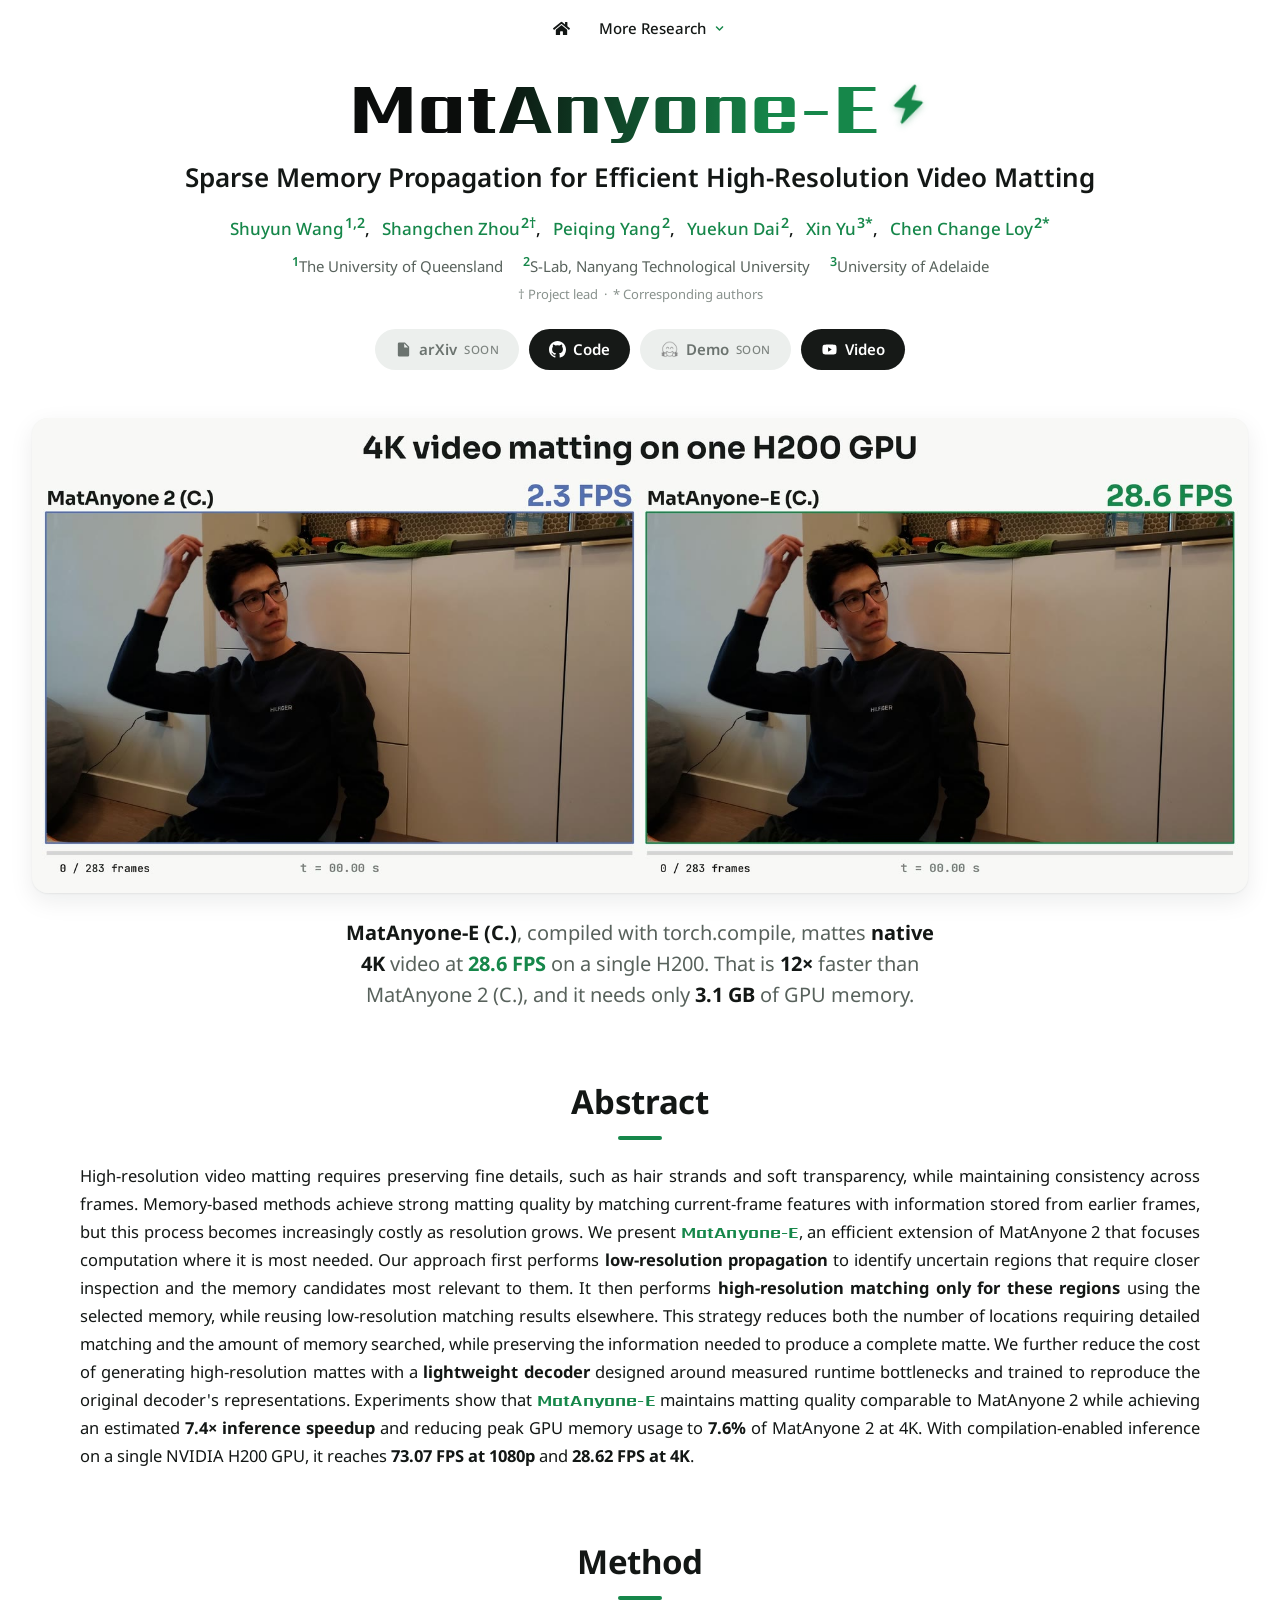
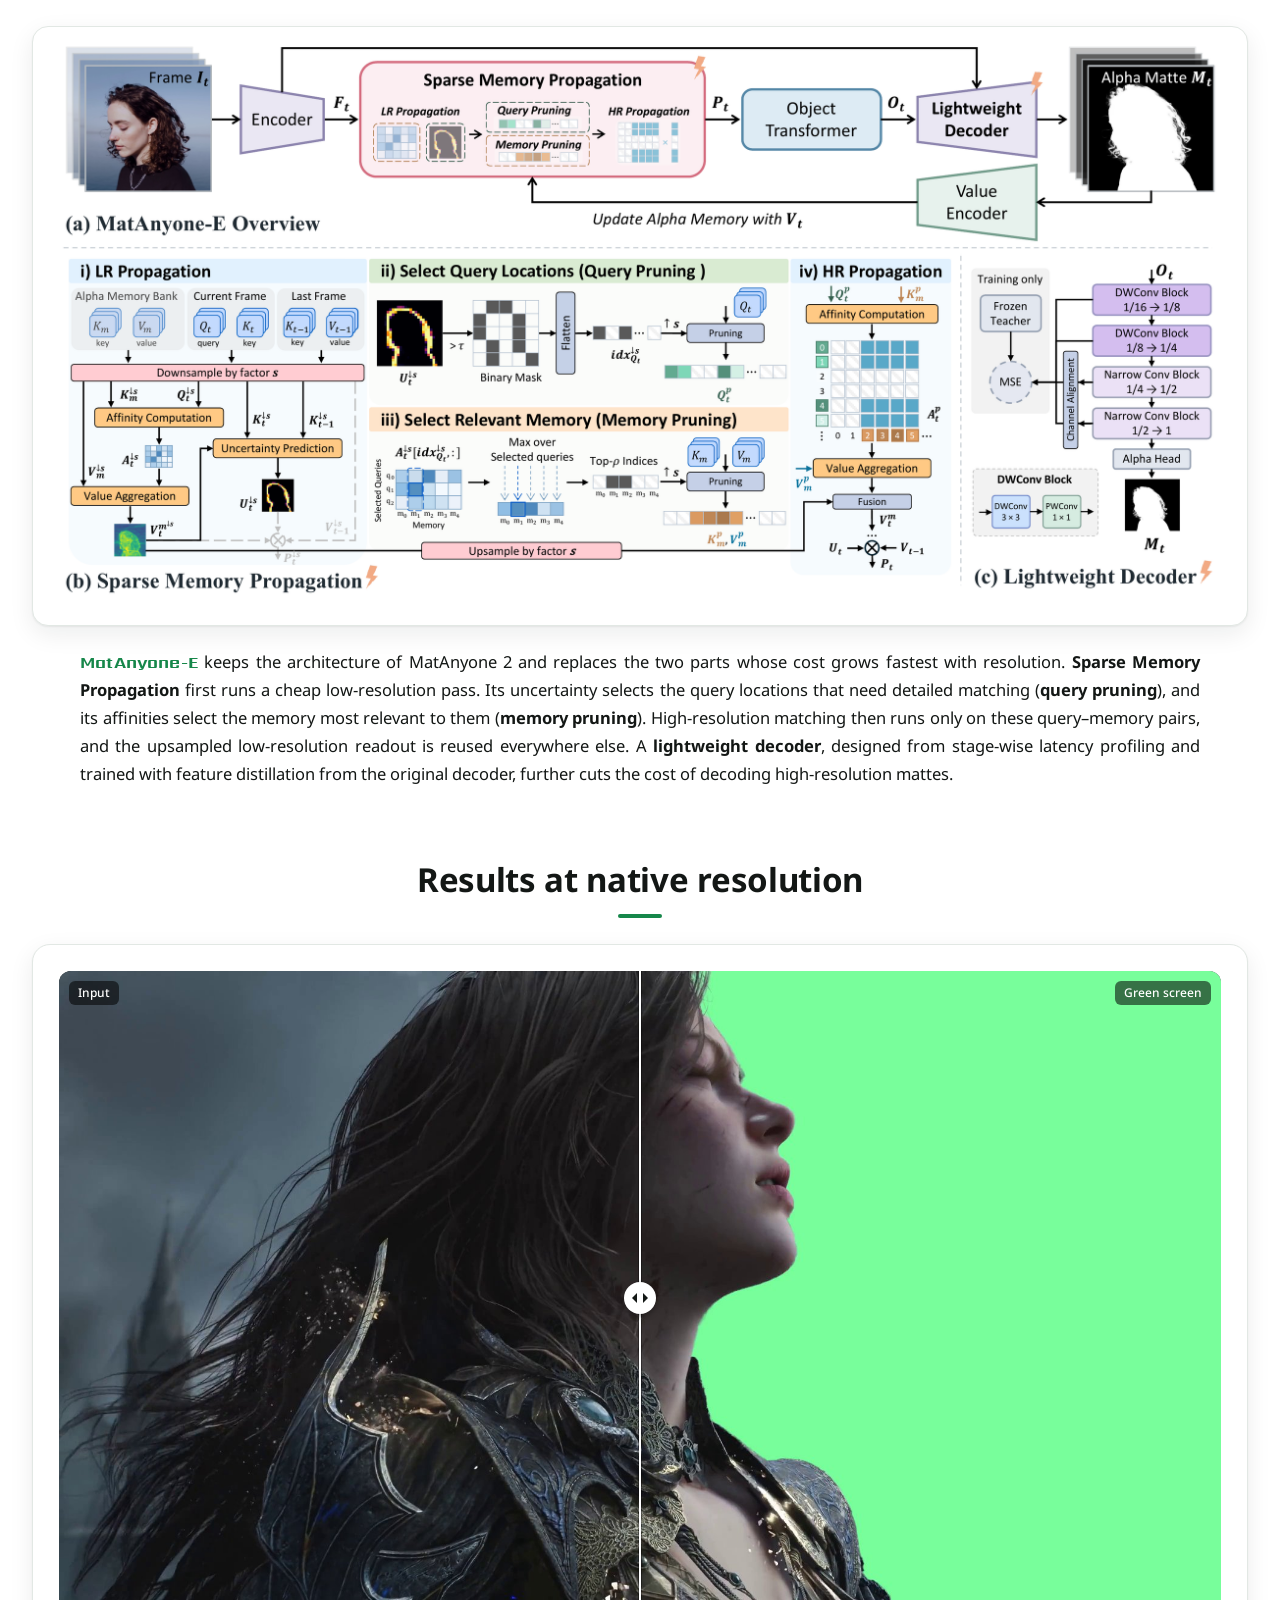
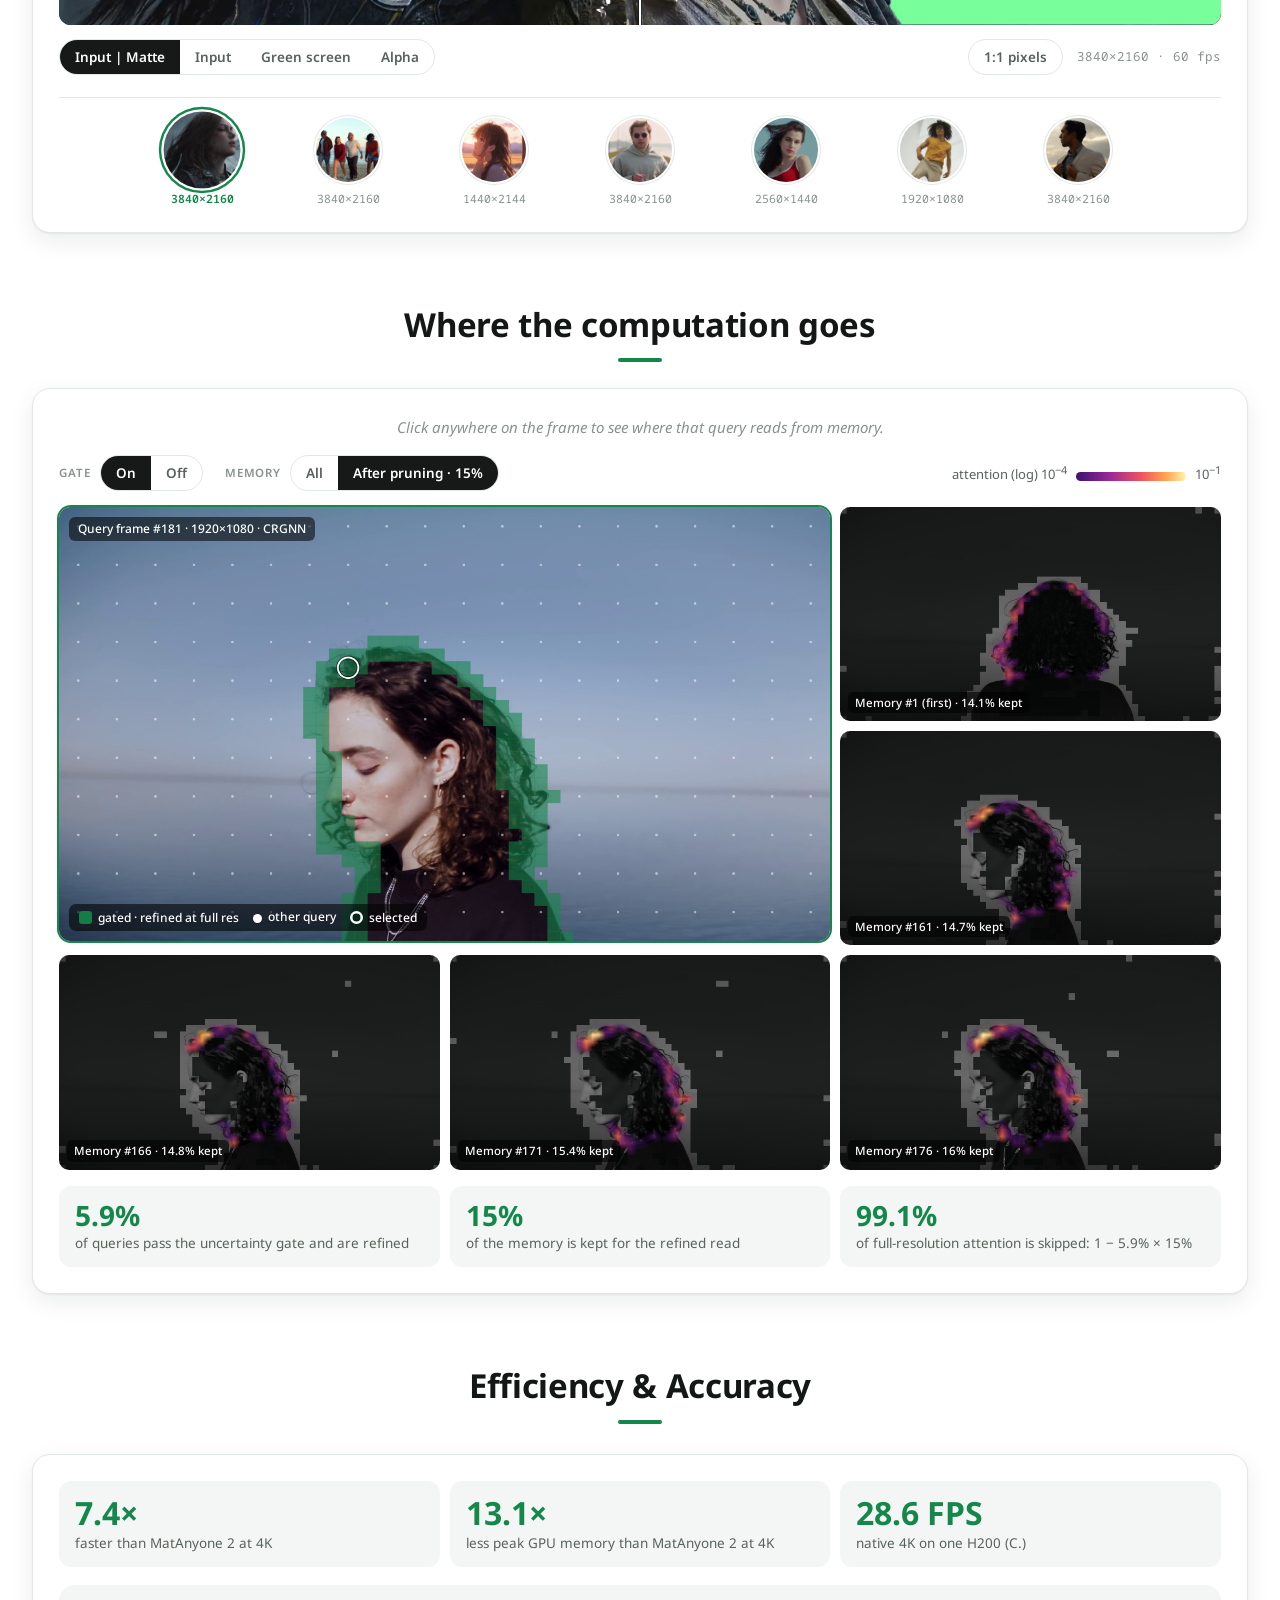
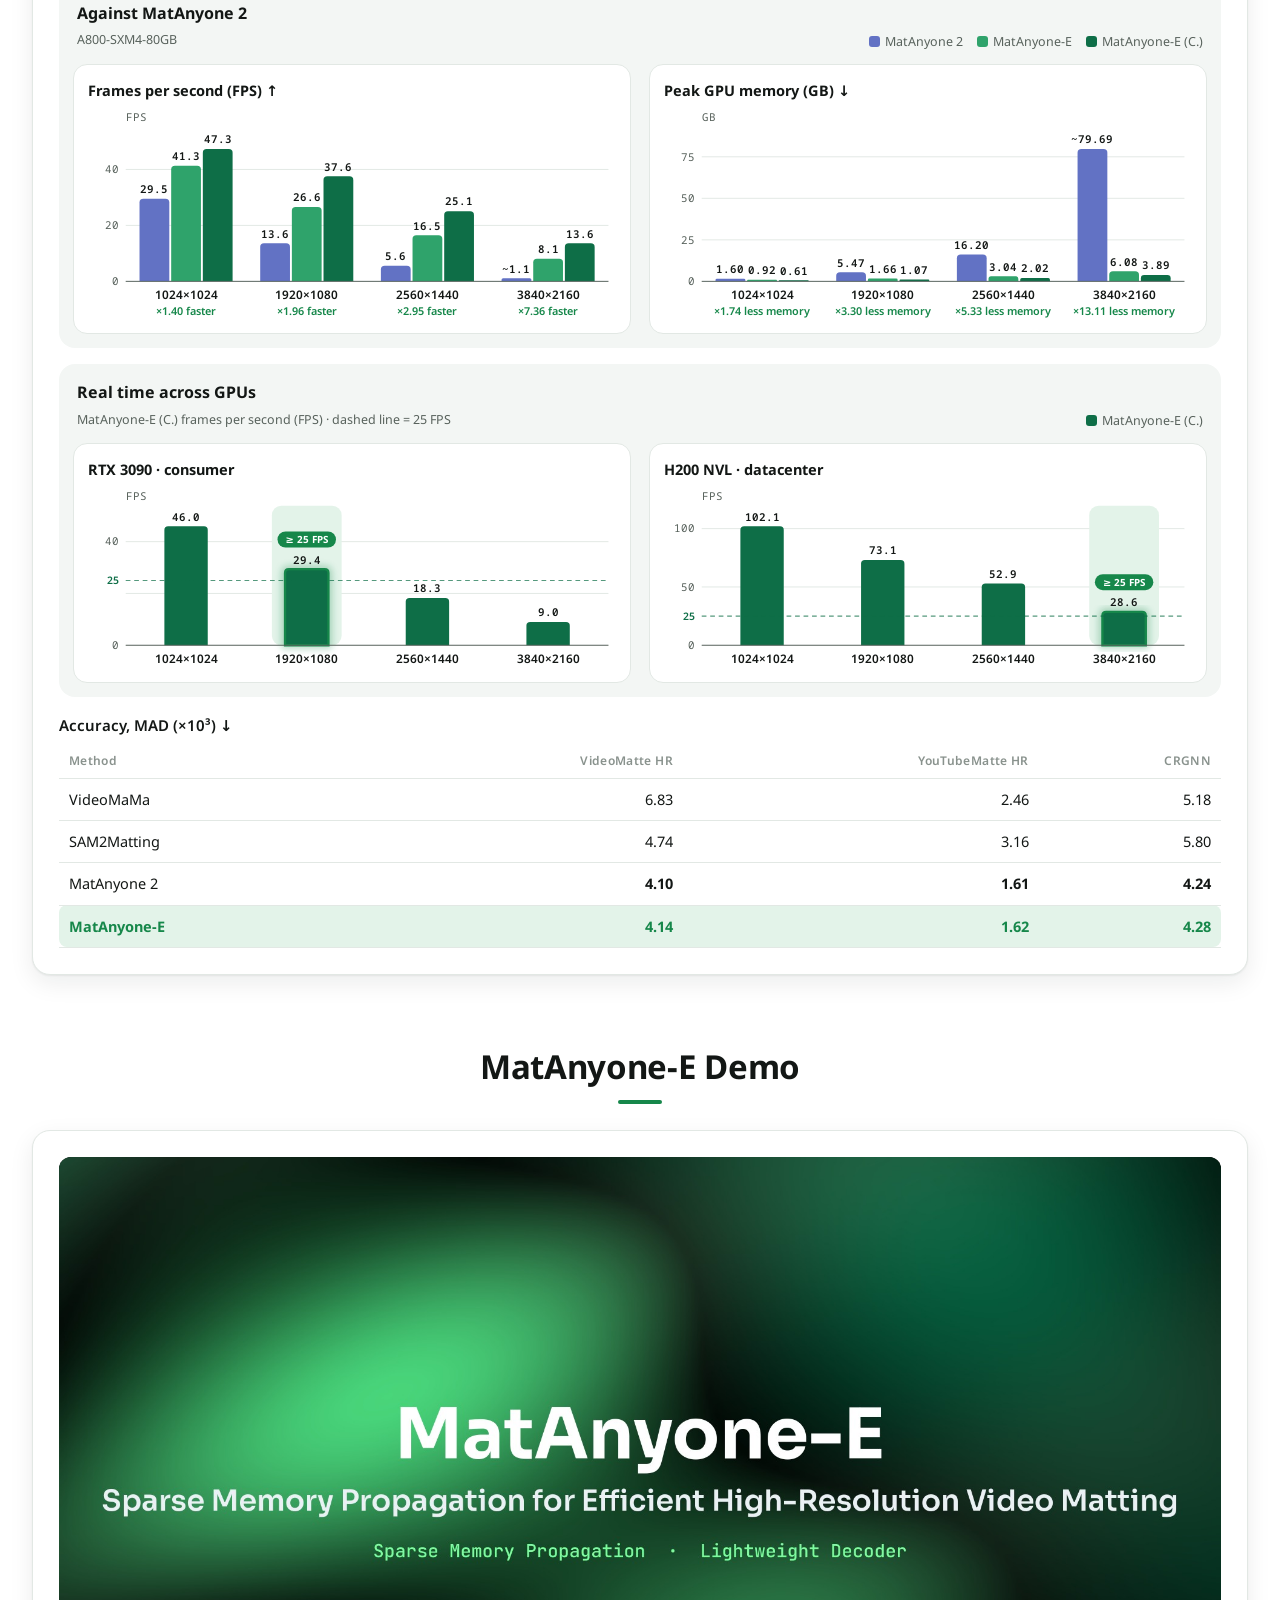
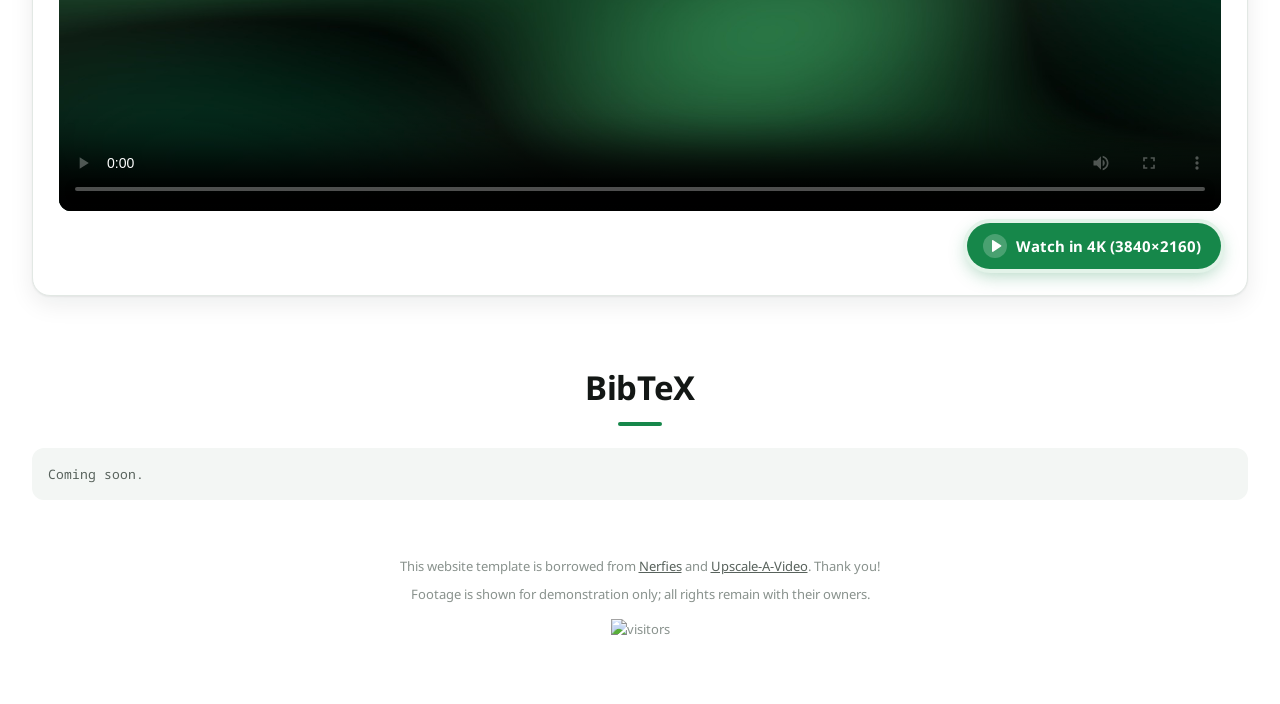
==== projects/MatAnyone-E/index.html @ 49e5ce21 "Add MatAnyone-E project page" ====
<!doctype html>
<html lang="en">
<head>
<meta charset="utf-8">
<meta name="viewport" content="width=device-width,initial-scale=1,viewport-fit=cover">
<meta name="description" content="MatAnyone-E: Sparse Memory Propagation for Efficient High-Resolution Video Matting">
<title>MatAnyone-E</title>
<link rel="preconnect" href="https://fonts.googleapis.com"><link rel="preconnect" href="https://fonts.gstatic.com" crossorigin>
<link rel="stylesheet" href="https://fonts.googleapis.com/css2?family=Sarpanch:wght@700;800&family=Noto+Sans:wght@400;500;600;700&family=Noto+Sans+Mono:wght@400;500&display=swap">
<link rel="stylesheet" href="static/css/index.css">
</head>
<body>
<nav class="topnav" aria-label="Main">
 <a class="navicon" href="#" aria-label="Home"><svg viewBox="0 0 576 512" aria-hidden="true"><path fill="currentColor" d="M280.37 148.26L96 300.11V464a16 16 0 0 0 16 16l112.06-.29a16 16 0 0 0 15.92-16V368a16 16 0 0 1 16-16h64a16 16 0 0 1 16 16v95.64a16 16 0 0 0 16 16.05L464 480a16 16 0 0 0 16-16V300L295.67 148.26a12.19 12.19 0 0 0-15.3 0zM571.6 251.47L488 182.56V44.05a12 12 0 0 0-12-12h-56a12 12 0 0 0-12 12v72.61L318.47 43a48 48 0 0 0-61 0L4.34 251.47a12 12 0 0 0-1.6 16.9l25.5 31A12 12 0 0 0 45.15 301l235.22-193.74a12.19 12.19 0 0 1 15.3 0L530.9 301a12 12 0 0 0 16.9-1.6l25.5-31a12 12 0 0 0-1.7-16.93z"/></svg></a>
 <div class="dd" id="dd"><button type="button" class="ddbtn" aria-expanded="false" aria-haspopup="true">More Research<svg viewBox="0 0 20 20" aria-hidden="true"><path fill="currentColor" d="M5.3 7.3a1 1 0 0 1 1.4 0L10 10.6l3.3-3.3a1 1 0 1 1 1.4 1.4l-4 4a1 1 0 0 1-1.4 0l-4-4a1 1 0 0 1 0-1.4z"/></svg></button>
  <div class="ddmenu" role="menu"><a role="menuitem" href="#" aria-current="page">MatAnyone-E</a><a role="menuitem" href="https://pq-yang.github.io/projects/MatAnyone2/">MatAnyone 2</a><a role="menuitem" href="https://pq-yang.github.io/projects/MatAnyone/">MatAnyone</a></div></div>
</nav>
<header class="wrap">
 <h1><span class="t">MatAnyone-E</span><svg class="bolt" viewBox="0 0 24 24" role="img" aria-label="accelerated"><path d="M13.2 1.8 4.6 13.3c-.4.5 0 1.2.6 1.2h5.3l-1.4 7.4c-.1.7.8 1.1 1.2.5l8.6-11.5c.4-.5 0-1.2-.6-1.2H13l1.4-7.4c.1-.7-.8-1.1-1.2-.5Z"/></svg></h1>
 <p class="subtitle">Sparse Memory Propagation for Efficient High‑Resolution Video Matting</p>
 <p class="authors"><span><span class="au">Shuyun Wang</span><sup>1,2</sup>,</span><span><a href="https://shangchenzhou.com/" class="au" target="_blank" rel="noopener">Shangchen Zhou</a><sup>2†</sup>,</span><span><a href="https://pq-yang.github.io/" class="au" target="_blank" rel="noopener">Peiqing Yang</a><sup>2</sup>,</span><span><a href="https://ykdai.github.io/" class="au" target="_blank" rel="noopener">Yuekun Dai</a><sup>2</sup>,</span><span><a href="https://xinyu-au.github.io/" class="au" target="_blank" rel="noopener">Xin Yu</a><sup>3*</sup>,</span><span><a href="https://www.mmlab-ntu.com/person/ccloy/" class="au" target="_blank" rel="noopener">Chen Change Loy</a><sup>2*</sup></span></p>
 <p class="affil"><a href="https://uq.edu.au"><sup>1</sup>The University of Queensland</a><a href="https://www.ntu.edu.sg"><sup>2</sup>S-Lab, Nanyang Technological University</a><a href="https://www.adelaide.edu.au"><sup>3</sup>University of Adelaide</a></p>
 <p class="marks">† Project lead &nbsp;·&nbsp; * Corresponding authors</p>
 <div class="links"><span><svg viewBox="0 0 24 24" aria-hidden="true"><path fill="currentColor" d="M6 2h8l6 6v12a2 2 0 0 1-2 2H6a2 2 0 0 1-2-2V4a2 2 0 0 1 2-2Zm7 1.5V9h5.5L13 3.5ZM8 13h8v1.6H8V13Zm0 3.5h8v1.6H8v-1.6Z"/></svg>arXiv <small>soon</small></span><a href="https://github.com/Shuyun-Wang/MatAnyone-E" target="_blank" rel="noopener"><svg viewBox="0 0 16 16" aria-hidden="true"><path fill="currentColor" d="M8 0C3.58 0 0 3.58 0 8c0 3.54 2.29 6.53 5.47 7.59.4.07.55-.17.55-.38v-1.33c-2.23.48-2.7-1.07-2.7-1.07-.36-.92-.89-1.17-.89-1.17-.73-.5.06-.49.06-.49.8.06 1.23.83 1.23.83.72 1.22 1.88.87 2.34.66.07-.52.28-.87.51-1.07-1.78-.2-3.65-.89-3.65-3.95 0-.87.31-1.59.83-2.15-.08-.2-.36-1.02.08-2.12 0 0 .67-.21 2.2.82a7.6 7.6 0 0 1 4 0c1.53-1.04 2.2-.82 2.2-.82.44 1.1.16 1.92.08 2.12.51.56.82 1.27.82 2.15 0 3.07-1.87 3.75-3.65 3.95.29.25.54.73.54 1.48v2.2c0 .21.15.46.55.38A8 8 0 0 0 16 8c0-4.42-3.58-8-8-8Z"/></svg>Code</a><span><img class="hf" src="[data-uri]" alt="">Demo <small>soon</small></span><a href="#demo"><svg viewBox="0 0 24 24" aria-hidden="true"><path fill="currentColor" d="M21.6 7.2a2.7 2.7 0 0 0-1.9-1.9C18 4.8 12 4.8 12 4.8s-6 0-7.7.5A2.7 2.7 0 0 0 2.4 7.2 28 28 0 0 0 2 12a28 28 0 0 0 .4 4.8 2.7 2.7 0 0 0 1.9 1.9c1.7.5 7.7.5 7.7.5s6 0 7.7-.5a2.7 2.7 0 0 0 1.9-1.9A28 28 0 0 0 22 12a28 28 0 0 0-.4-4.8ZM10 15.1V8.9l5.2 3.1L10 15.1Z"/></svg>Video</a></div>
</header>

<main class="wrap">
 <div class="teaser bleed"><video src="static/videos/speed_race.mp4" poster="static/images/speed_race_poster.jpg" autoplay muted loop playsinline preload="auto" aria-label="4K speed race on one H200, both with torch.compile: MatAnyone 2 at 2.3 FPS, MatAnyone-E at 28.6 FPS, each lane played at its measured 3840 by 2160 throughput on a 3840 by 2160 clip"></video></div>
 <p class="tagline"><b>MatAnyone-E (C.)</b>, compiled with torch.compile, mattes <b>native 4K</b> video at <b class="g">28.6&nbsp;FPS</b> on a single H200. That is <b>12×</b> faster than MatAnyone&nbsp;2&nbsp;(C.), and it needs only <b>3.1&nbsp;GB</b> of GPU memory.</p>

 <section id="abstract">
  <h2>Abstract</h2>
  <div class="prose"><p>High-resolution video matting requires preserving fine details, such as hair strands and soft transparency, while maintaining consistency across frames. Memory-based methods achieve strong matting quality by matching current-frame features with information stored from earlier frames, but this process becomes increasingly costly as resolution grows. We present <span class="nm">MatAnyone-E</span>, an efficient extension of MatAnyone 2 that focuses computation where it is most needed. Our approach first performs <b>low-resolution propagation</b> to identify uncertain regions that require closer inspection and the memory candidates most relevant to them. It then performs <b>high-resolution matching only for these regions</b> using the selected memory, while reusing low-resolution matching results elsewhere. This strategy reduces both the number of locations requiring detailed matching and the amount of memory searched, while preserving the information needed to produce a complete matte. We further reduce the cost of generating high-resolution mattes with a <b>lightweight decoder</b> designed around measured runtime bottlenecks and trained to reproduce the original decoder's representations. Experiments show that <span class="nm">MatAnyone-E</span> maintains matting quality comparable to MatAnyone 2 while achieving an estimated <b>7.4× inference speedup</b> and reducing peak GPU memory usage to <b>7.6%</b> of MatAnyone 2 at 4K. With compilation-enabled inference on a single NVIDIA H200 GPU, it reaches <b>73.07 FPS at 1080p</b> and <b>28.62 FPS at 4K</b>.</p></div>
 </section>

 <section id="method">
  <h2>Method</h2>
  <figure class="figframe"><img src="static/images/method.png" alt="MatAnyone-E overview: encoder, Sparse Memory Propagation (low-resolution propagation, query pruning, memory pruning, high-resolution propagation), object transformer and lightweight decoder" loading="lazy" width="2400" height="1146"></figure>
  <div class="prose"><p><span class="nm">MatAnyone-E</span> keeps the architecture of MatAnyone 2 and replaces the two parts whose cost grows fastest with resolution. <b>Sparse Memory Propagation</b> first runs a cheap low-resolution pass. Its uncertainty selects the query locations that need detailed matching (<b>query pruning</b>), and its affinities select the memory most relevant to them (<b>memory pruning</b>). High-resolution matching then runs only on these query–memory pairs, and the upsampled low-resolution readout is reused everywhere else. A <b>lightweight decoder</b>, designed from stage-wise latency profiling and trained with feature distillation from the original decoder, further cuts the cost of decoding high-resolution mattes.</p></div>
 </section>

 <section id="results">
  <h2>Results at native resolution</h2>
  <div style="height:26px"></div>
  <div class="card bleed">
   <div class="stagebox"><div class="stage" id="g"><video class="vi" muted playsinline loop preload="auto"></video><video class="vo vg" muted playsinline loop preload="auto"></video><video class="vo va" muted playsinline loop preload="none"></video><div class="cmpline"><span class="knob"></span></div><span class="tag l"></span><span class="tag r"></span><div class="ld" id="ld" hidden><div class="ldin" role="status"><svg viewBox="0 0 40 40" aria-hidden="true"><circle class="tr" cx="20" cy="20" r="17"/><circle class="pg" cx="20" cy="20" r="17"/></svg><span class="lt"></span><span class="lm"></span></div></div></div></div>
   <div class="row"><div class="seg" id="vs"><button type="button" data-m="cmp" aria-pressed="true"><span class="lg">Input | Matte</span><span class="sh">Compare</span></button><button type="button" data-m="0">Input</button><button type="button" data-m="1"><span class="lg">Green screen</span><span class="sh">Green</span></button><button type="button" data-m="2">Alpha</button></div><div class="rside"><button type="button" class="zbtn" id="zoom" aria-pressed="false" title="Show the video at its real pixel size; scroll to move around">1:1 pixels</button><span class="meta" id="gm"></span></div></div>
   <div class="pills" id="pills"></div>
  </div>
 </section>

 <section id="gate">
  <h2>Where the computation goes</h2>
  <div style="height:26px"></div>
  <div class="card gw">
   <p class="inhint">Click anywhere on the frame to see where that query reads from memory.</p>
   <div class="row toolbar"><div class="ctrls">
     <div class="grp"><span class="lbl">Gate</span><div class="seg" id="gseg"><button type="button" data-g="1" aria-pressed="true">On</button><button type="button" data-g="0">Off</button></div></div>
     <div class="grp"><span class="lbl">Memory</span><div class="seg" id="pseg"><button type="button" data-p="0">All</button><button type="button" data-p="1" aria-pressed="true">After pruning · 15%</button></div></div></div>
    <div class="legend"><span>attention (log) 10<sup>−4</sup> <i class="rp" id="rampbar" style="margin:0 6px"></i> 10<sup>−1</sup></span></div></div>
   <div class="vis" id="vis"><div class="qbox" id="qbox"><canvas id="qc" width="1280" height="720"></canvas><span class="qtag" id="qtag">Query frame</span>
     <span class="qlegend"><span><i class="sq"></i>gated · refined at full res</span><span><i class="dt"></i>other query</span><span><i class="rg"></i>selected</span></span></div></div>
   <div class="nums" id="nums"></div>
  </div>
 </section>

 <section>
  <h2>Efficiency &amp; Accuracy</h2>
  <div class="card" style="margin-top:30px">
   <div class="nums headline"><div><b>7.4×</b><span>faster than MatAnyone 2 at 4K</span></div><div><b>13.1×</b><span>less peak GPU memory than MatAnyone 2 at 4K</span></div><div><b>28.6 FPS</b><span>native 4K on one H200 (C.)</span></div></div>
   <div class="cgroups">
    <div class="cgroup">
     <div class="cgh"><div><b>Against MatAnyone 2</b><span>A800-SXM4-80GB</span></div><span class="clegend"><span><i style="background:var(--c-ma2)"></i>MatAnyone 2</span><span><i style="background:var(--c-e)"></i>MatAnyone-E</span><span><i style="background:var(--c-ec)"></i>MatAnyone-E (C.)</span></span></div>
     <div class="charts">
      <figure class="chart"><figcaption><b>Frames per second (FPS) ↑</b></figcaption>
       <svg id="c1" viewBox="0 0 560 232" role="img" aria-label="Frames per second of MatAnyone 2, MatAnyone-E and compiled MatAnyone-E on A800 by input resolution, with the speed-up over MatAnyone 2"></svg></figure>
      <figure class="chart"><figcaption><b>Peak GPU memory (GB) ↓</b></figcaption>
       <svg id="c2" viewBox="0 0 560 232" role="img" aria-label="Peak GPU memory of MatAnyone 2, MatAnyone-E and compiled MatAnyone-E on A800 by input resolution, with the memory reduction relative to MatAnyone 2"></svg></figure>
     </div>
    </div>
    <div class="cgroup">
     <div class="cgh"><div><b>Real time across GPUs</b><span>MatAnyone-E (C.) frames per second (FPS) · dashed line = 25 FPS</span></div><span class="clegend"><span><i style="background:var(--c-ec)"></i>MatAnyone-E (C.)</span></span></div>
     <div class="charts">
      <figure class="chart"><figcaption><b>RTX 3090 · consumer</b></figcaption>
       <svg id="c3090" viewBox="0 0 560 200" role="img" aria-label="Compiled MatAnyone-E frames per second on RTX 3090 by input resolution"></svg></figure>
      <figure class="chart"><figcaption><b>H200 NVL · datacenter</b></figcaption>
       <svg id="ch200" viewBox="0 0 560 200" role="img" aria-label="Compiled MatAnyone-E frames per second on H200 NVL by input resolution"></svg></figure>
     </div>
    </div>
   </div>
   <div class="tbox acc" style="margin-top:18px"><table><caption>Accuracy, MAD (×10³) ↓</caption>
     <thead><tr><th>Method</th><th>VideoMatte HR</th><th>YouTubeMatte HR</th><th>CRGNN</th></tr></thead>
     <tbody><tr><td>VideoMaMa</td><td>6.83</td><td>2.46</td><td>5.18</td></tr><tr><td>SAM2Matting</td><td>4.74</td><td>3.16</td><td>5.80</td></tr><tr><td>MatAnyone 2</td><td class="best">4.10</td><td class="best">1.61</td><td class="best">4.24</td></tr><tr class="me"><td>MatAnyone-E</td><td class="o">4.14</td><td class="o">1.62</td><td class="o">4.28</td></tr></tbody></table></div>

  </div>
 </section>

 <section id="demo">
  <h2>MatAnyone-E Demo</h2>
  <div style="height:26px"></div>
  <div class="card bleed demo">
   <video src="static/videos/demo_1080p.mp4" poster="static/images/demo_poster.jpg" controls playsinline preload="metadata" aria-label="MatAnyone-E demo: speed comparison with MatAnyone 2 at 3840x2160 and results on high-resolution videos"></video>
   <div class="row"><div class="rside"><a class="native" id="demo4k" href="static/videos/demo_4k.mp4" target="_blank" rel="noopener"><svg viewBox="0 0 24 24" aria-hidden="true"><path fill="currentColor" d="M8 5.1v13.8c0 .8.9 1.3 1.6.8l10.4-6.9c.6-.4.6-1.3 0-1.7L9.6 4.3C8.9 3.8 8 4.3 8 5.1Z"/></svg><span>Watch in 4K (3840×2160)</span></a></div></div>
  </div>
 </section>

 <section id="bibtex">
  <h2>BibTeX</h2>
  <pre>Coming soon.</pre>
 </section>
</main>
<footer class="wrap">
 <p>This website template is borrowed from <a href="https://github.com/nerfies/nerfies.github.io" target="_blank" rel="noopener">Nerfies</a> and <a href="https://shangchenzhou.com/projects/upscale-a-video/" target="_blank" rel="noopener">Upscale-A-Video</a>. Thank you!</p>
 <p>Footage is shown for demonstration only; all rights remain with their owners.</p>
 <p class="visits"><img src="https://api.infinitescript.com/badgen/count?name=Shuyun-Wang/MatAnyone-E&amp;ltext=Visitors&amp;color=3977dd" alt="visitors"></p>
</footer>

<script src="static/js/index.js"></script>
</body>
</html>
---- projects/MatAnyone-E/static/css/index.css ----
:root{color-scheme:light}body{margin:0;font:14px system-ui,sans-serif}img{max-width:100%}[hidden]{display:none!important}
:root{color-scheme:light;--page:#FFFFFF;--card:#FFFFFF;--well:#F3F6F4;--ink:#131715;--muted:#58625C;--faint:#89928D;--rule:#E2E8E4;--pill:#161917;--pill-ink:#FFFFFF;--pill-off:#ECEFED;--pill-off-ink:#6B736F;
--ours:#16874A;--ours-soft:#E3F3E9;--g1:#A6D6B7;--g2:#4FA873;--g3:#0F6E3B;--c-ma2:#6272C4;--c-e:#2FA36B;--c-ec:#0E6E47;--ma2:#5470B0;--grad-a:#0B0D0C;--grad-b:#16874A;--stage:#0E1110;--shadow:0 1px 2px rgba(16,24,20,.06),0 8px 24px rgba(16,24,20,.08);
--sans:"Noto Sans",ui-sans-serif,system-ui,-apple-system,"Segoe UI",sans-serif;--mono:"Noto Sans Mono",ui-monospace,Menlo,Consolas,monospace;--title:"Sarpanch","Noto Sans",ui-sans-serif,system-ui,sans-serif}
*{box-sizing:border-box}
body{background:var(--page);color:var(--ink);font:16px/1.6 var(--sans)}
a{color:var(--ours)}
.wrap{max-width:1360px;margin:0 auto;padding-inline:clamp(16px,4vw,32px)}
header{text-align:center;padding-block:14px 4px}
h1{font:800 clamp(36px,8vw,74px)/1 var(--title);letter-spacing:.01em;margin:0;white-space:nowrap;display:inline-flex;align-items:center;gap:.08em}
h1 .t{background:linear-gradient(95deg,var(--grad-a) 25%,var(--grad-b) 80%);-webkit-background-clip:text;background-clip:text;color:transparent}
h1 .bolt{width:.62em;height:.62em;fill:var(--ours);flex:none;transform:translateY(-.04em) rotate(8deg);filter:drop-shadow(0 .03em .05em rgba(22,135,74,.35))}
.subtitle{font:600 clamp(18px,2.3vw,26px)/1.32 var(--sans);margin:16px auto 0;text-wrap:balance}
@media (min-width:900px){.subtitle{white-space:nowrap}}
.authors{display:flex;flex-wrap:wrap;justify-content:center;gap:4px 12px;margin:18px auto 0;color:var(--ink);font-size:17px;font-weight:500}
.authors sup{margin-left:1px}
.authors a,.authors .au{color:var(--ours);text-decoration:none}
.authors a:hover{text-decoration:underline;text-underline-offset:3px}
.affil{display:flex;flex-wrap:wrap;justify-content:center;gap:2px 20px;margin:10px 0 0;font-size:15px;color:var(--muted)}
.affil a{color:inherit;text-decoration:none}.affil a:hover{color:var(--ours)}
.affil sup,.authors sup{color:var(--ours);font-weight:600}
.marks{margin:6px 0 0;font-size:13px;color:var(--faint)}
.links{display:flex;justify-content:center;gap:10px;flex-wrap:wrap;margin-top:24px}
.links a,.links span{display:inline-flex;align-items:center;gap:7px;font:600 15px/1 var(--sans);border-radius:999px;padding:11px 20px;text-decoration:none}
.links a{background:var(--pill);color:var(--pill-ink);transition:background .15s}
.links a:hover{background:var(--ours);color:#fff}
.links span{background:var(--pill-off);color:var(--pill-off-ink)}
.links svg{width:17px;height:17px;flex:none}
.links img.hf{width:19px;height:19px;flex:none;filter:grayscale(1) brightness(.5)}
.links small{font-weight:500;font-size:11.5px;letter-spacing:.04em;text-transform:uppercase;opacity:.85}
.teaser{margin-top:44px}
/* media wider than the text column (high-resolution results are the point of the page) */
.bleed{width:max(100%,min(1600px,85vw));position:relative;left:50%;transform:translateX(-50%)}
.teaser video{display:block;width:100%;height:auto;border-radius:16px;box-shadow:var(--shadow);background:var(--well)}
.tagline{font-size:clamp(17px,2vw,20px);line-height:1.55;text-align:center;max-width:72ch;margin:24px auto 0;text-wrap:balance;color:var(--muted)}
.tagline b{color:var(--ink);font-weight:700}
.tagline b.g{color:var(--ours)}
section{padding-block:72px 0}
h2{font:700 clamp(26px,3.2vw,33px)/1.2 var(--sans);text-align:center;margin:0;letter-spacing:-.01em;text-wrap:balance}
h2::after{content:"";display:block;width:44px;height:4px;border-radius:2px;background:var(--ours);margin:14px auto 0}
.inhint{margin:0;font-style:italic;color:var(--faint);text-align:center;font-size:15px}
.card{background:var(--card);border:1px solid var(--rule);border-radius:18px;padding:clamp(14px,2.6vw,26px);box-shadow:var(--shadow)}
.seg{display:inline-flex;border:1px solid var(--rule);border-radius:999px;overflow:hidden;background:var(--card);flex-wrap:wrap}
.seg button{font:600 13.5px var(--sans);padding:8px 15px;border:0;background:transparent;color:var(--muted);cursor:pointer}
.seg button[aria-pressed="true"]{background:var(--pill);color:var(--pill-ink)}
button:focus-visible{outline:2px solid var(--ours);outline-offset:2px}
.row{display:flex;flex-wrap:wrap;gap:10px 16px;align-items:center;justify-content:space-between}
.meta{font:12.5px var(--mono);color:var(--faint);font-variant-numeric:tabular-nums}
/* top bar (as on the MatAnyone / MatAnyone 2 pages) */
.topnav{display:flex;justify-content:center;align-items:center;gap:6px;padding:8px 16px;background:var(--page)}
.navicon{display:inline-flex;align-items:center;justify-content:center;width:40px;height:40px;border-radius:8px;color:var(--ink)}
.navicon svg{width:17px;height:17px}
.navicon:hover,.ddbtn:hover,.dd.open .ddbtn{background:var(--well);color:var(--ours)}
.dd{position:relative}
.ddbtn{display:inline-flex;align-items:center;gap:6px;height:40px;padding:0 12px;border:0;border-radius:8px;background:none;color:var(--ink);font:500 15px var(--sans);cursor:pointer}
.ddbtn svg{width:15px;height:15px;color:var(--ours)}
.ddmenu{position:absolute;top:100%;left:50%;transform:translateX(-50%);min-width:190px;padding:6px;background:var(--card);border:1px solid var(--rule);border-radius:12px;box-shadow:var(--shadow);z-index:20;display:none}
.ddmenu::before{content:"";position:absolute;left:0;right:0;top:-8px;height:8px}
.dd:hover .ddmenu,.dd:focus-within .ddmenu,.dd.open .ddmenu{display:block}
.ddmenu a{display:block;padding:9px 12px;border-radius:8px;color:var(--ink);text-decoration:none;font-size:15px}
.ddmenu a:hover{background:var(--well);color:var(--ours)}
.ddmenu a[aria-current="page"]{color:var(--ours);font-weight:600}
/* abstract and method */
.prose{max-width:1120px;margin:22px auto 0;font-size:16.5px;line-height:1.7;text-align:justify;hyphens:auto;color:var(--ink)}
.prose p{margin:0}
.prose b{font-weight:700}
.nm{font:700 1.06em var(--title);color:var(--ours);letter-spacing:.01em}
.figframe{margin:26px auto 0;background:#fff;border:1px solid var(--rule);border-radius:16px;padding:clamp(8px,2vw,18px);box-shadow:var(--shadow)}
.figframe img{display:block;width:100%;height:auto}
/* results */
.stagebox{display:flex;justify-content:center;background:var(--stage);border-radius:12px;overflow:hidden}
.stage{position:relative;line-height:0;touch-action:none;user-select:none;max-width:100%}
.stage canvas{display:block;max-height:86vh;width:auto;max-width:100%;height:auto}
.stage .vi{display:block;max-height:86vh;width:auto;max-width:100%;height:auto}
.stage .vo{position:absolute;inset:0;width:100%;height:100%;display:block}
.stage.cmp{cursor:ew-resize}
/* 1:1 pixels: the video at its real pixel size in a scrollable box */
.stagebox.z{display:block;overflow:auto;max-height:86vh}
.stagebox.z .stage{max-width:none;width:max-content}
.stagebox.z .stage .vi{max-width:none;max-height:none;width:var(--nw);height:auto}
.zbtn{font:600 13.5px var(--sans);padding:8px 15px;border:1px solid var(--rule);border-radius:999px;background:var(--card);color:var(--muted);cursor:pointer;white-space:nowrap}
.zbtn[aria-pressed="true"]{background:var(--pill);color:var(--pill-ink);border-color:var(--pill)}
video.src{position:absolute;width:2px;height:2px;opacity:0;pointer-events:none}
.cmpline{position:absolute;top:0;bottom:0;width:2px;margin-left:-1px;background:#fff;box-shadow:0 0 0 1px rgba(0,0,0,.35);pointer-events:none}
.cmpline .knob{position:absolute;top:50%;left:50%;width:32px;height:32px;margin:-16px 0 0 -16px;border-radius:50%;background:#fff;box-shadow:0 2px 6px rgba(0,0,0,.4)}
.cmpline .knob::before,.cmpline .knob::after{content:"";position:absolute;top:11px;border:5px solid transparent}
.cmpline .knob::before{left:3px;border-right-color:#131715}.cmpline .knob::after{right:3px;border-left-color:#131715}
.tag{position:absolute;top:10px;font:500 12px/1 var(--sans);color:#fff;background:rgba(0,0,0,.55);padding:6px 9px;border-radius:6px;pointer-events:none}
.tag.l{left:10px}.tag.r{right:10px}
.ld{position:absolute;inset:0;z-index:2;display:flex;align-items:center;justify-content:center;background:rgba(10,12,11,.22);-webkit-backdrop-filter:blur(10px) saturate(.9);backdrop-filter:blur(10px) saturate(.9);pointer-events:none;line-height:1.25}
.stage .tag{z-index:3}
.ldin{display:flex;flex-direction:column;align-items:center;gap:6px;background:rgba(12,14,13,.86);color:#fff;padding:14px 20px 12px;border-radius:12px;font:600 13px var(--sans);font-variant-numeric:tabular-nums}
.ldin svg{width:44px;height:44px;transform:rotate(-90deg)} .ldin circle{fill:none;stroke-width:3.5} .ldin .tr{stroke:rgba(255,255,255,.25)} .ldin .pg{stroke:#fff;stroke-linecap:round;stroke-dasharray:106.8;transition:stroke-dashoffset .2s linear}
.ldin .lm{font:500 12px var(--mono);opacity:.85} .ld.spin svg{animation:ldspin 1s linear infinite} .ld.spin .pg{stroke-dashoffset:75}
@keyframes ldspin{to{transform:rotate(270deg)}}
@media (prefers-reduced-motion:reduce){.ld.spin svg{animation:none}}
#results .row{margin-top:14px}
#vs .sh{display:none}
@media (max-width:560px){
 #vs{display:flex;flex-wrap:nowrap;width:100%}
 #vs button{flex:1 1 auto;padding:8px 6px;font-size:12.5px;white-space:nowrap}
 #vs .lg{display:none} #vs .sh{display:inline}
 .rside{width:100%;justify-content:space-between}
 .native{padding:9px 14px 9px 12px;font-size:13.5px}
}
.rside{display:flex;flex-wrap:wrap;align-items:center;justify-content:flex-end;gap:8px 14px;margin-left:auto}
.native{display:inline-flex;align-items:center;gap:9px;padding:11px 20px 11px 16px;border-radius:999px;background:var(--ours);color:#fff;font:700 15px var(--sans);text-decoration:none;white-space:nowrap;box-shadow:0 0 0 4px var(--ours-soft),0 6px 18px rgba(22,135,74,.35);transition:transform .15s,box-shadow .15s}
.native:hover{transform:translateY(-1px);box-shadow:0 0 0 5px var(--ours-soft),0 10px 24px rgba(22,135,74,.45)}
.native svg{width:18px;height:18px;padding:3px;border-radius:50%;background:rgba(255,255,255,.22);box-sizing:content-box}
.pills{display:flex;justify-content:center;gap:clamp(10px,3vw,34px);flex-wrap:wrap;margin-top:22px;padding-top:20px;border-top:1px solid var(--rule)}
.pill{display:flex;flex-direction:column;align-items:center;gap:9px;padding:0;border:0;background:none;cursor:pointer;color:var(--ink);width:112px}
.pill img{width:64px;height:64px;border-radius:50%;object-fit:cover;display:block;transition:transform .18s ease,box-shadow .18s ease;box-shadow:0 0 0 2px var(--card),0 0 0 3px var(--rule)}
.pill:hover img{transform:scale(1.08)}
.pill span{font:600 13px/1.25 var(--sans);text-align:center}
.pill small{display:block;font:11.5px var(--mono);color:var(--faint);font-weight:400}
.pill[aria-current="true"] small{color:var(--ours);font-weight:600}
.pill[aria-current="true"] img{transform:scale(1.2);box-shadow:0 0 0 2px var(--card),0 0 0 4px var(--ours)}
.pill[aria-current="true"] span{color:var(--ours)}
/* gate widget */
.gw{display:grid;gap:16px}
.nums{display:grid;grid-template-columns:repeat(3,minmax(0,1fr));gap:10px}
.nums div{background:var(--well);border-radius:12px;padding:14px 16px}
.nums b{display:block;font:700 28px/1.1 var(--sans);color:var(--ours);font-variant-numeric:tabular-nums}
.nums span{display:block;font-size:13.5px;color:var(--muted);margin-top:4px;line-height:1.4}
.vis{display:grid;grid-template-columns:repeat(3,minmax(0,1fr));gap:10px;grid-auto-flow:row dense}
.qbox{position:relative;border-radius:12px;overflow:hidden;line-height:0;cursor:crosshair;background:var(--well);grid-column:1/3;grid-row:1/3;align-self:start;box-shadow:0 0 0 2px var(--ours)}
.qbox canvas{display:block;width:100%;height:auto}
.qtag{position:absolute;left:10px;top:10px;font:500 12px/1 var(--sans);color:#fff;background:rgba(0,0,0,.55);padding:6px 9px;border-radius:6px;pointer-events:none}
.legend{display:flex;flex-wrap:wrap;gap:6px 18px;font-size:13px;color:var(--muted);align-items:center}
.ctrls{display:flex;flex-wrap:wrap;gap:10px 22px;align-items:center}
.grp{display:flex;align-items:center;gap:9px}
.lbl{font:600 11.5px/1 var(--sans);letter-spacing:.08em;text-transform:uppercase;color:var(--faint)}
.qlegend{position:absolute;left:10px;bottom:10px;display:flex;flex-wrap:wrap;gap:6px 14px;font:500 12px/1 var(--sans);color:#fff;background:rgba(0,0,0,.58);padding:7px 10px;border-radius:7px;pointer-events:none}
.legend i,.qlegend i{display:inline-block;vertical-align:-2px;margin-right:6px}
.legend .sq,.qlegend .sq{width:13px;height:13px;border-radius:3px;background:var(--ours);opacity:.75}
.legend .dt,.qlegend .dt{width:9px;height:9px;border-radius:50%;background:#fff;box-shadow:0 0 0 1.5px var(--faint)}
.legend .rg,.qlegend .rg{width:13px;height:13px;border-radius:50%;box-shadow:inset 0 0 0 2.5px var(--ink)}
.legend .rp{width:110px;height:9px;border-radius:5px}
.qlegend .rg{box-shadow:inset 0 0 0 2.5px #fff}
.qlegend .dt{box-shadow:none}
.qlegend .sq{opacity:.9}
.mem{position:relative;line-height:0;min-width:0}
.mem canvas{display:block;width:100%;height:auto;border-radius:10px;background:var(--well)}
.mem span{position:absolute;left:8px;bottom:8px;font:500 11.5px/1 var(--sans);color:#fff;background:rgba(0,0,0,.58);padding:5px 7px;border-radius:5px;white-space:nowrap;max-width:calc(100% - 16px);overflow:hidden;text-overflow:ellipsis}
.readout{font:14.5px/1.55 var(--sans);color:var(--muted);min-height:3.1em;padding:12px 14px;background:var(--well);border-radius:10px}
.readout b{color:var(--ink);font-weight:600}
.readout .g{color:var(--ours);font-weight:700}
/* numbers */
.charts{display:grid;grid-template-columns:repeat(2,minmax(0,1fr));gap:18px}
.chart{margin:0;background:var(--card);border:1px solid var(--rule);border-radius:14px;padding:14px 14px 8px}
.chart figcaption{display:flex;flex-wrap:wrap;justify-content:space-between;gap:6px 14px;align-items:center;font-size:14.5px;margin-bottom:4px}
.clegend{display:flex;flex-wrap:wrap;gap:4px 14px;font-size:12.5px;color:var(--muted)}
.clegend i{display:inline-block;width:11px;height:11px;border-radius:3px;margin-right:5px;vertical-align:-1px}
.chart svg{display:block;width:100%;height:auto;overflow:visible}
.chart text{font:11.5px var(--mono);fill:var(--muted)}
.chart .v{font:600 11.5px var(--mono);fill:var(--ink)}
.chart .cat{font:600 12.5px var(--sans);fill:var(--ink)}
.acc td.best{font-weight:700;color:var(--ink)}
.acc tr.me td{background:var(--ours-soft)}
.acc tr.me td:first-child{font-weight:700;color:var(--ours);border-radius:8px 0 0 8px}
.acc tr.me td:last-child{border-radius:0 8px 8px 0}
.demo video{display:block;width:100%;height:auto;border-radius:12px;background:#000;aspect-ratio:16/9}
.demo .row{margin-top:12px}
.cgroups{display:grid;gap:16px;max-width:1200px;margin-inline:auto}
.cgroup{background:var(--well);border-radius:16px;padding:14px 14px 14px}
.cgh{display:flex;flex-wrap:wrap;justify-content:space-between;align-items:flex-end;gap:6px 16px;margin:2px 4px 12px}
.cgh b{display:block;font-size:16px;color:var(--ink)}
.cgh div span{font-size:12.5px;color:var(--muted)}
.cgroup .chart{box-shadow:none}
.headline{margin-bottom:18px}
.headline b{font-size:32px}
.chart .ref{font:600 11px var(--sans);fill:var(--c-ec)}
.chart .up{font:600 11.5px var(--sans);fill:var(--ours)}
.tbox{overflow-x:auto}
table{border-collapse:collapse;width:100%;font-size:14.5px}
th,td{padding:9px 10px;border-bottom:1px solid var(--rule);text-align:right;white-space:nowrap}
th:first-child,td:first-child{text-align:left}
th{font:600 12px var(--sans);color:var(--faint);letter-spacing:.03em}
td{font-variant-numeric:tabular-nums}
td.o{color:var(--ours);font-weight:700}
caption{caption-side:top;text-align:left;font:600 15px var(--sans);padding-bottom:8px;color:var(--ink)}
pre{background:var(--well);border-radius:12px;padding:16px;font:13px/1.55 var(--mono);color:var(--muted);overflow-x:auto;margin:22px 0 0}
footer{padding-block:56px 56px;color:var(--faint);font-size:13px;text-align:center}
footer p{margin:0 0 8px}
footer a{color:var(--muted)}
footer .visits img{display:inline-block;height:20px;width:auto;margin-top:6px}
@media (max-width:760px){.charts{grid-template-columns:minmax(0,1fr)}.qlegend{position:static;border-radius:0;background:var(--well);color:var(--muted);line-height:1.2;padding:8px 10px}.qlegend .rg{box-shadow:inset 0 0 0 2.5px var(--ink)}.qlegend .dt{box-shadow:0 0 0 1.5px var(--faint)}.vis{grid-template-columns:repeat(2,minmax(0,1fr))}.qbox{grid-column:1/3;grid-row:auto}.mem:last-child{grid-column:1/3;justify-self:center;width:calc(50% - 5px)}.nums{grid-template-columns:1fr}.nums b{font-size:24px}}
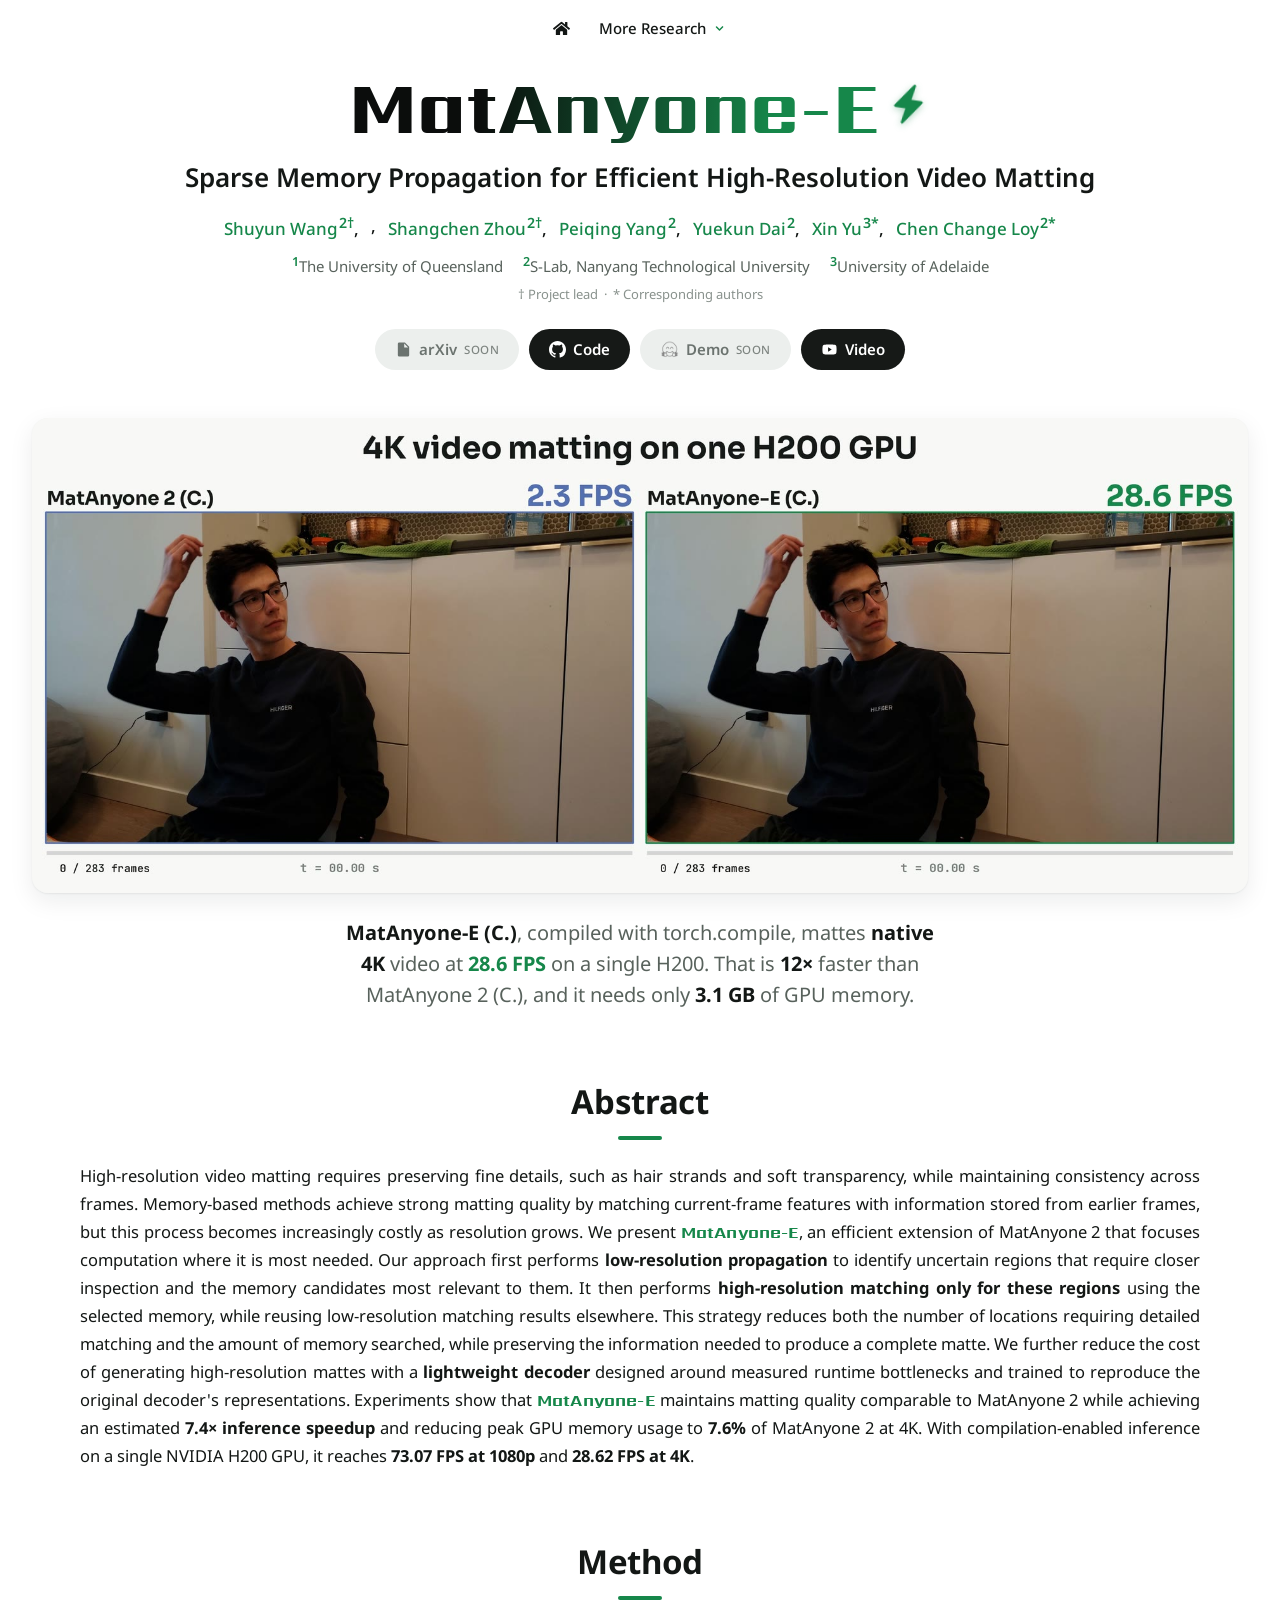
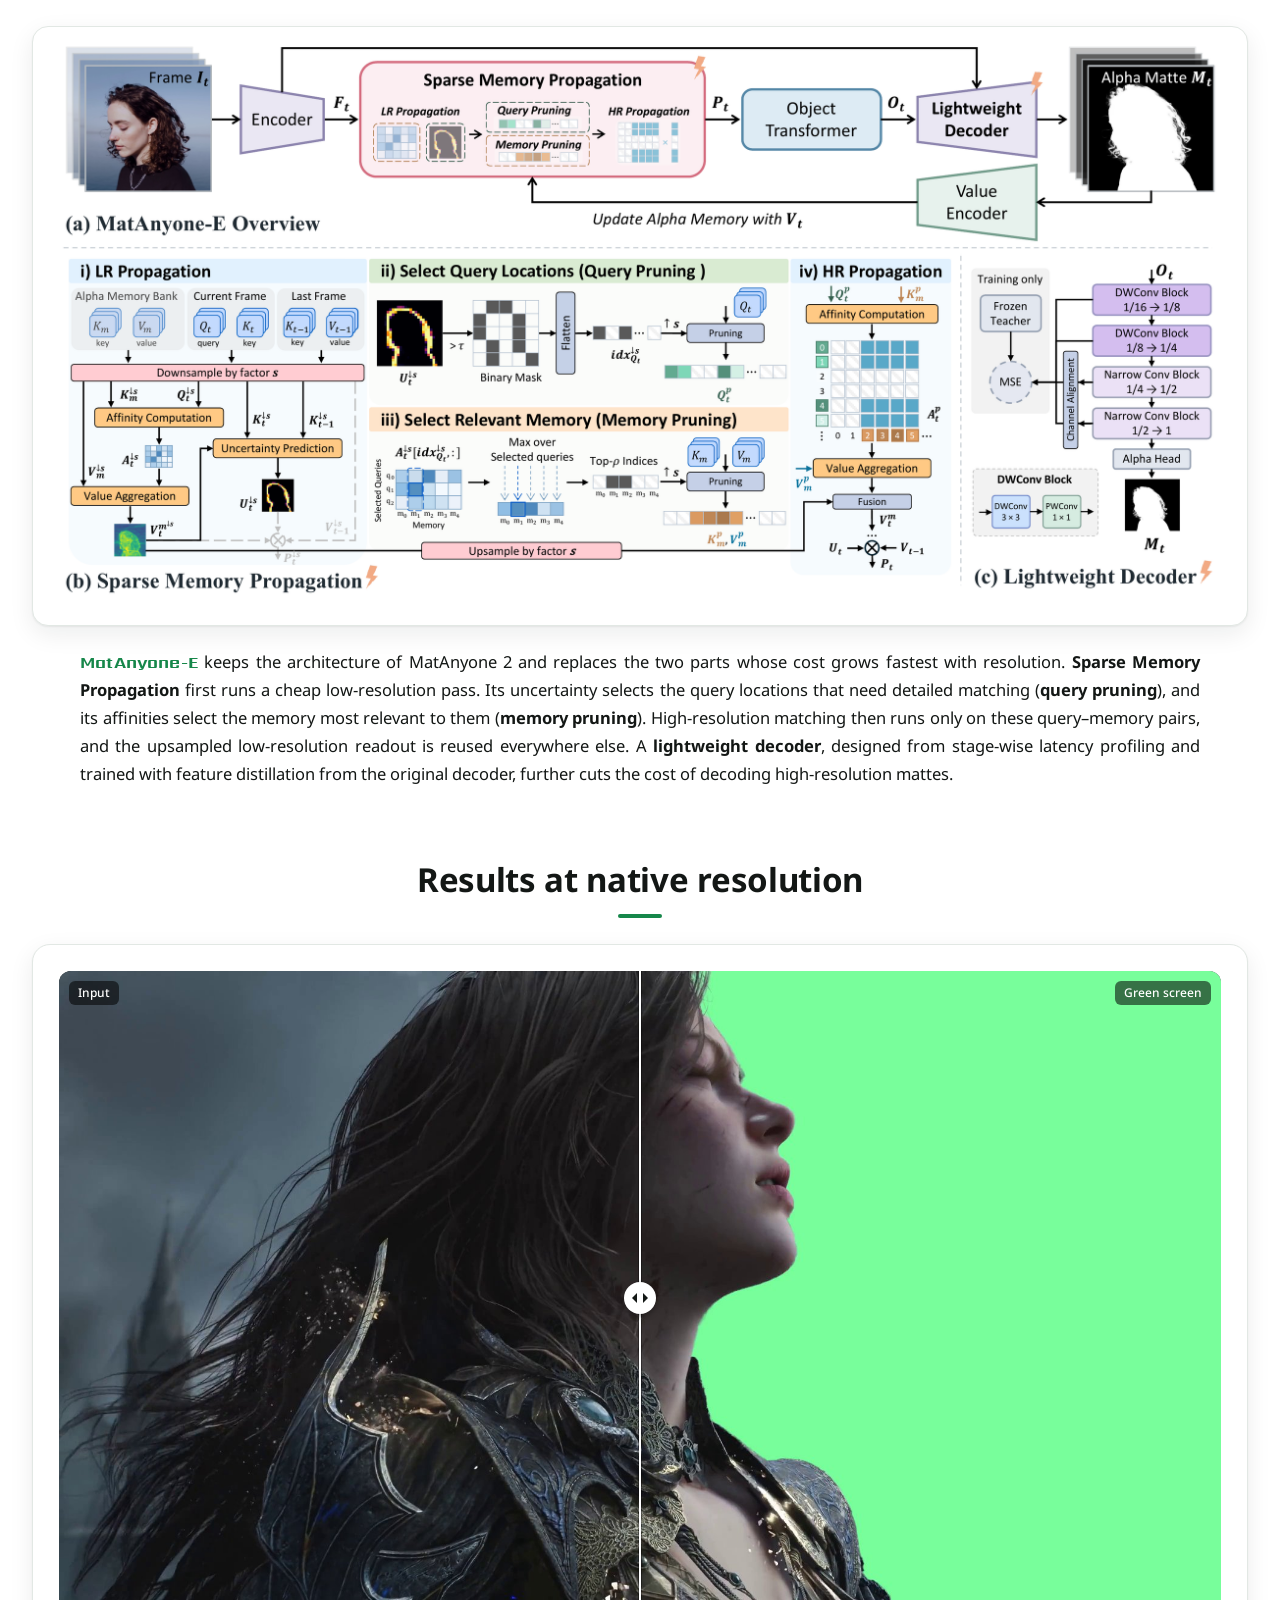
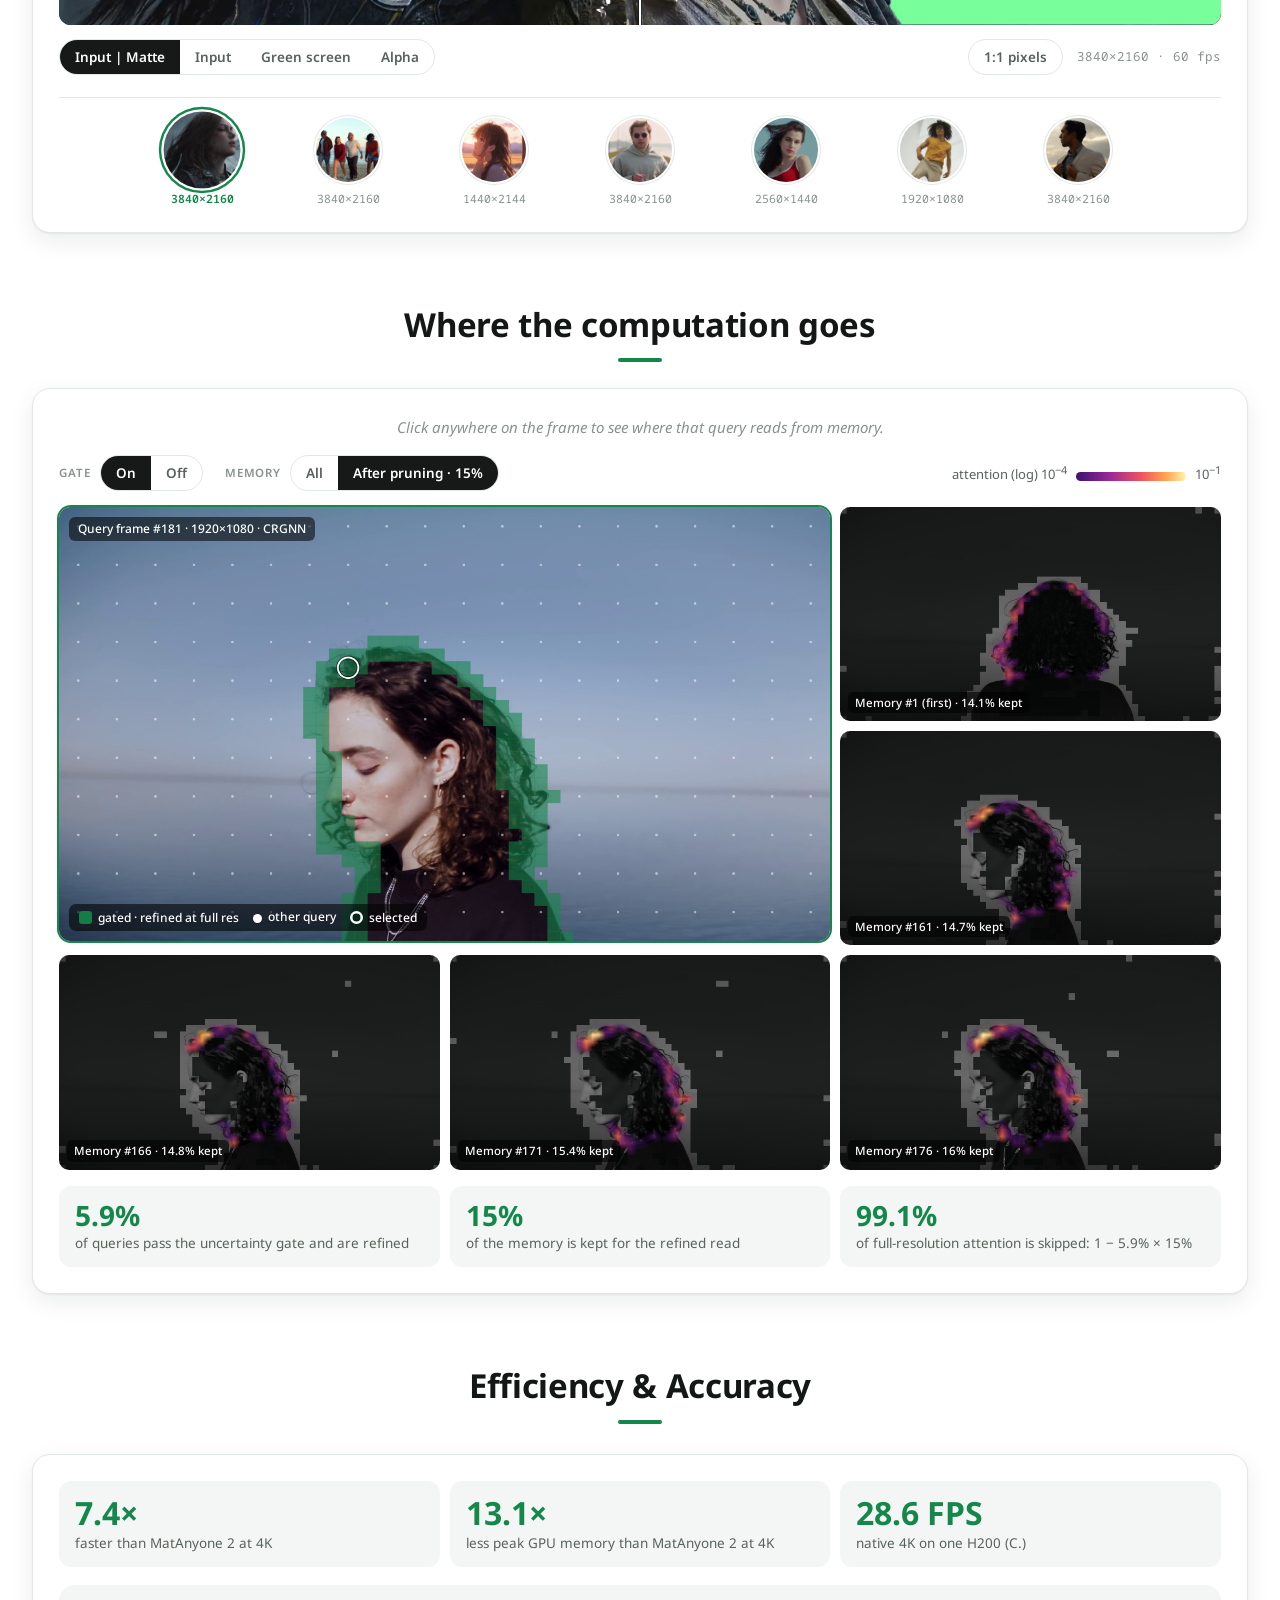
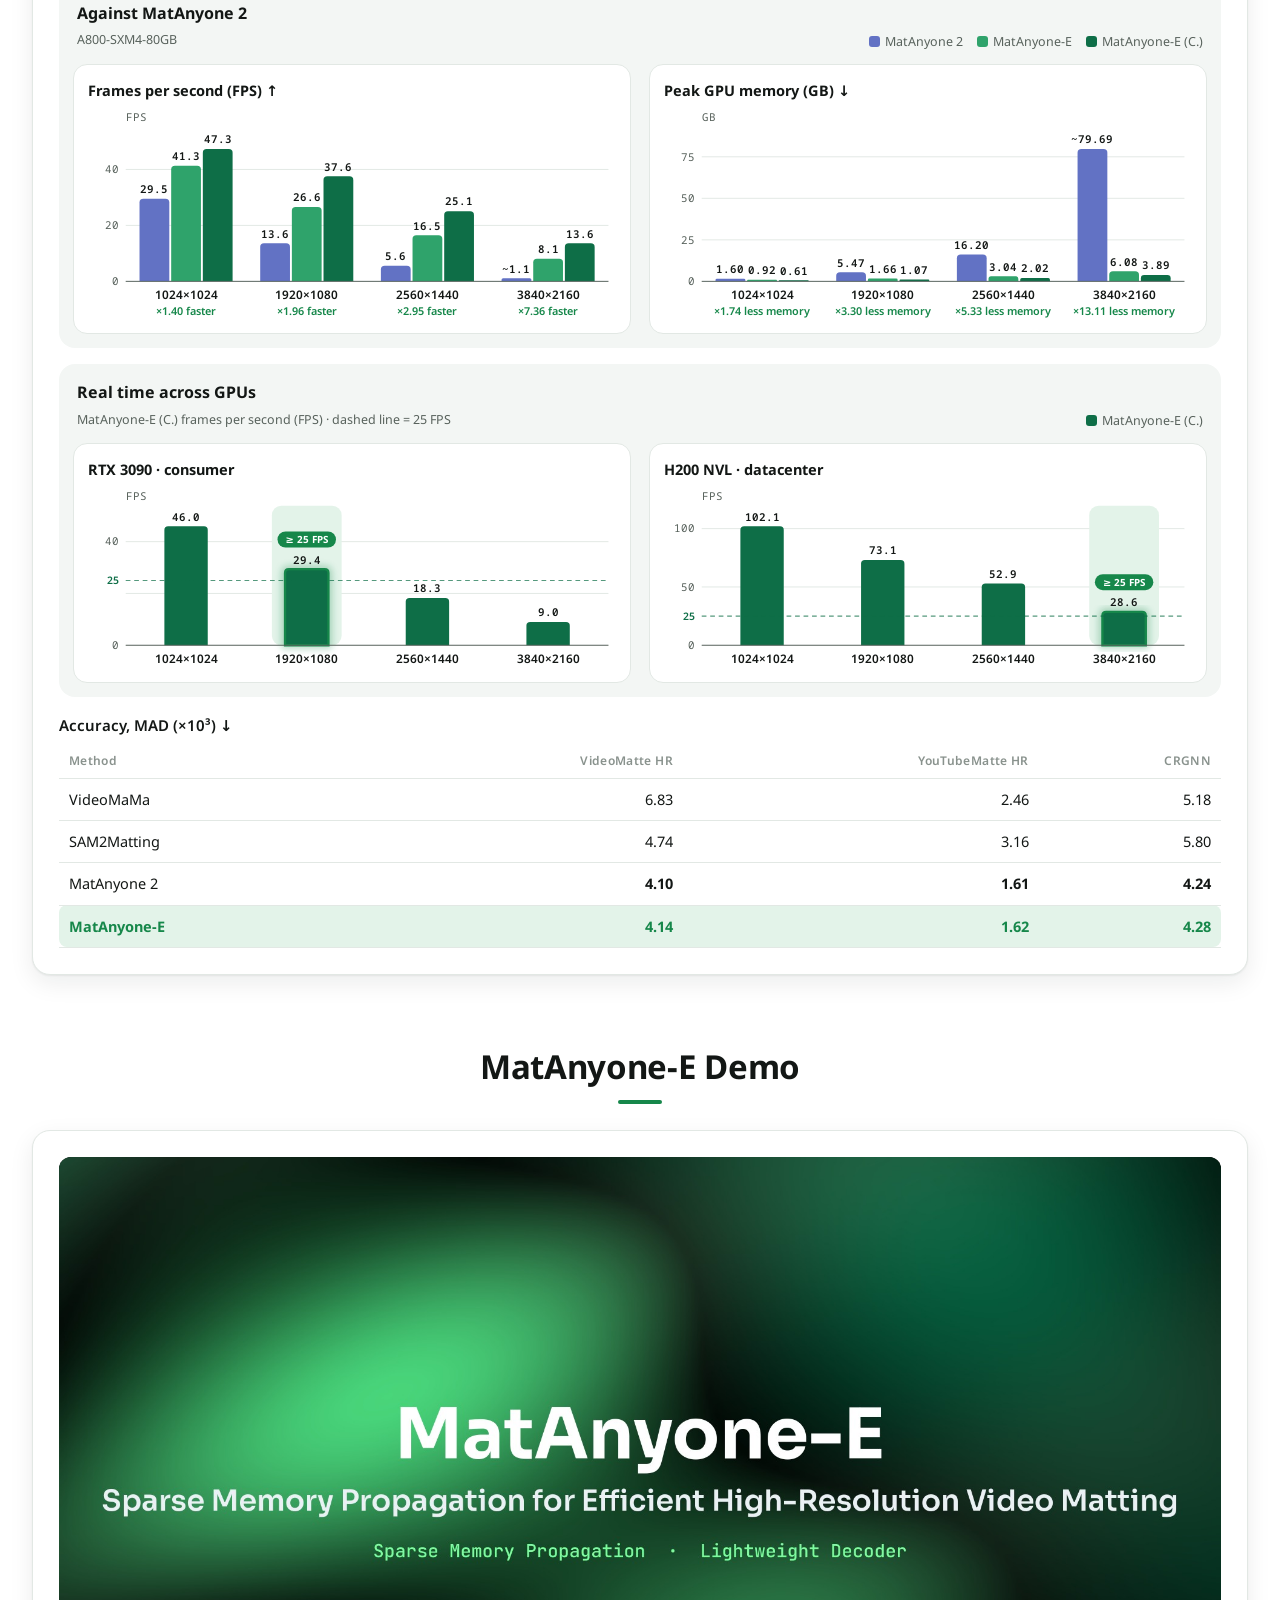
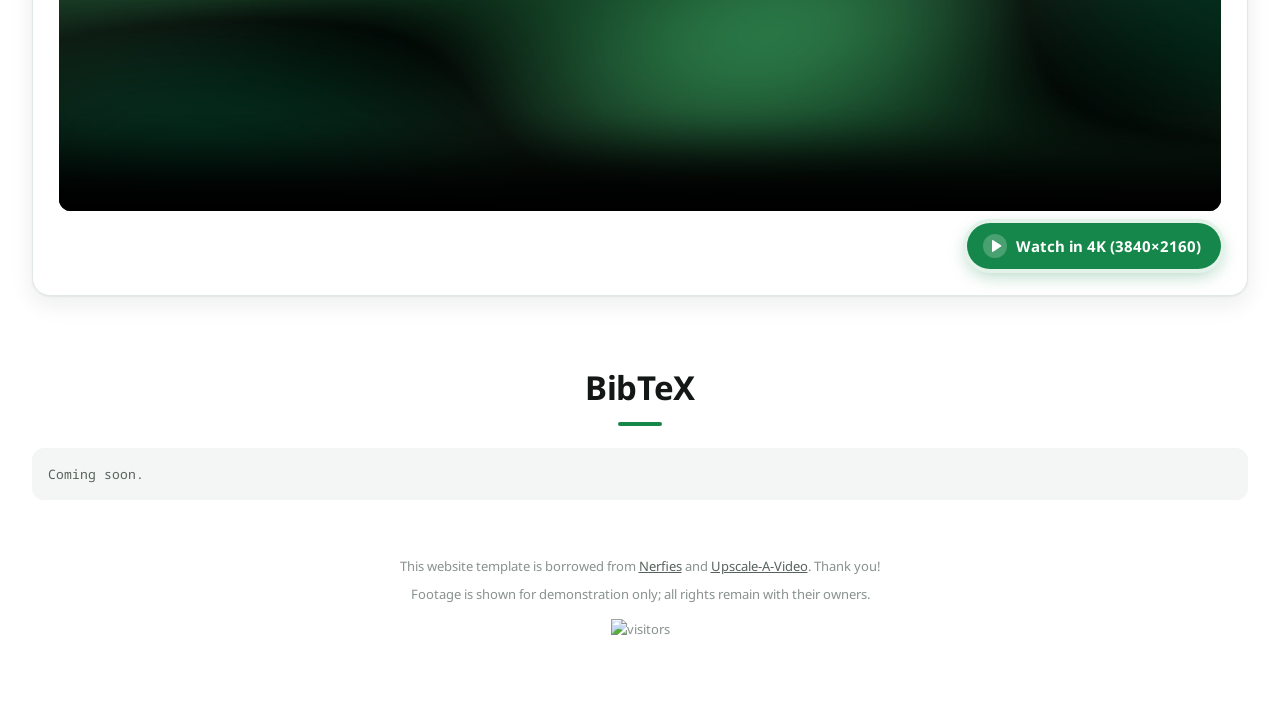
==== commit 9ec5b9b7: "Update index.html" ====
--- a/projects/MatAnyone-E/index.html
+++ b/projects/MatAnyone-E/index.html
@@ -18,7 +18,7 @@
 <header class="wrap">
  <h1><span class="t">MatAnyone-E</span><svg class="bolt" viewBox="0 0 24 24" role="img" aria-label="accelerated"><path d="M13.2 1.8 4.6 13.3c-.4.5 0 1.2.6 1.2h5.3l-1.4 7.4c-.1.7.8 1.1 1.2.5l8.6-11.5c.4-.5 0-1.2-.6-1.2H13l1.4-7.4c.1-.7-.8-1.1-1.2-.5Z"/></svg></h1>
  <p class="subtitle">Sparse Memory Propagation for Efficient High‑Resolution Video Matting</p>
- <p class="authors"><span><span class="au">Shuyun Wang</span><sup>1,2</sup>,</span><span><a href="https://shangchenzhou.com/" class="au" target="_blank" rel="noopener">Shangchen Zhou</a><sup>2†</sup>,</span><span><a href="https://pq-yang.github.io/" class="au" target="_blank" rel="noopener">Peiqing Yang</a><sup>2</sup>,</span><span><a href="https://ykdai.github.io/" class="au" target="_blank" rel="noopener">Yuekun Dai</a><sup>2</sup>,</span><span><a href="https://xinyu-au.github.io/" class="au" target="_blank" rel="noopener">Xin Yu</a><sup>3*</sup>,</span><span><a href="https://www.mmlab-ntu.com/person/ccloy/" class="au" target="_blank" rel="noopener">Chen Change Loy</a><sup>2*</sup></span></p>
+ <p class="authors"><span><a href="https://shuyun-wang.github.io/" class="au" target="_blank" rel="noopener">Shuyun Wang</a><sup>2†</sup>,</span>,</span><span><a href="https://shangchenzhou.com/" class="au" target="_blank" rel="noopener">Shangchen Zhou</a><sup>2†</sup>,</span><span><a href="https://pq-yang.github.io/" class="au" target="_blank" rel="noopener">Peiqing Yang</a><sup>2</sup>,</span><span><a href="https://ykdai.github.io/" class="au" target="_blank" rel="noopener">Yuekun Dai</a><sup>2</sup>,</span><span><a href="https://xinyu-au.github.io/" class="au" target="_blank" rel="noopener">Xin Yu</a><sup>3*</sup>,</span><span><a href="https://www.mmlab-ntu.com/person/ccloy/" class="au" target="_blank" rel="noopener">Chen Change Loy</a><sup>2*</sup></span></p>
  <p class="affil"><a href="https://uq.edu.au"><sup>1</sup>The University of Queensland</a><a href="https://www.ntu.edu.sg"><sup>2</sup>S-Lab, Nanyang Technological University</a><a href="https://www.adelaide.edu.au"><sup>3</sup>University of Adelaide</a></p>
  <p class="marks">† Project lead &nbsp;·&nbsp; * Corresponding authors</p>
  <div class="links"><span><svg viewBox="0 0 24 24" aria-hidden="true"><path fill="currentColor" d="M6 2h8l6 6v12a2 2 0 0 1-2 2H6a2 2 0 0 1-2-2V4a2 2 0 0 1 2-2Zm7 1.5V9h5.5L13 3.5ZM8 13h8v1.6H8V13Zm0 3.5h8v1.6H8v-1.6Z"/></svg>arXiv <small>soon</small></span><a href="https://github.com/Shuyun-Wang/MatAnyone-E" target="_blank" rel="noopener"><svg viewBox="0 0 16 16" aria-hidden="true"><path fill="currentColor" d="M8 0C3.58 0 0 3.58 0 8c0 3.54 2.29 6.53 5.47 7.59.4.07.55-.17.55-.38v-1.33c-2.23.48-2.7-1.07-2.7-1.07-.36-.92-.89-1.17-.89-1.17-.73-.5.06-.49.06-.49.8.06 1.23.83 1.23.83.72 1.22 1.88.87 2.34.66.07-.52.28-.87.51-1.07-1.78-.2-3.65-.89-3.65-3.95 0-.87.31-1.59.83-2.15-.08-.2-.36-1.02.08-2.12 0 0 .67-.21 2.2.82a7.6 7.6 0 0 1 4 0c1.53-1.04 2.2-.82 2.2-.82.44 1.1.16 1.92.08 2.12.51.56.82 1.27.82 2.15 0 3.07-1.87 3.75-3.65 3.95.29.25.54.73.54 1.48v2.2c0 .21.15.46.55.38A8 8 0 0 0 16 8c0-4.42-3.58-8-8-8Z"/></svg>Code</a><span><img class="hf" src="[data-uri]" alt="">Demo <small>soon</small></span><a href="#demo"><svg viewBox="0 0 24 24" aria-hidden="true"><path fill="currentColor" d="M21.6 7.2a2.7 2.7 0 0 0-1.9-1.9C18 4.8 12 4.8 12 4.8s-6 0-7.7.5A2.7 2.7 0 0 0 2.4 7.2 28 28 0 0 0 2 12a28 28 0 0 0 .4 4.8 2.7 2.7 0 0 0 1.9 1.9c1.7.5 7.7.5 7.7.5s6 0 7.7-.5a2.7 2.7 0 0 0 1.9-1.9A28 28 0 0 0 22 12a28 28 0 0 0-.4-4.8ZM10 15.1V8.9l5.2 3.1L10 15.1Z"/></svg>Video</a></div>
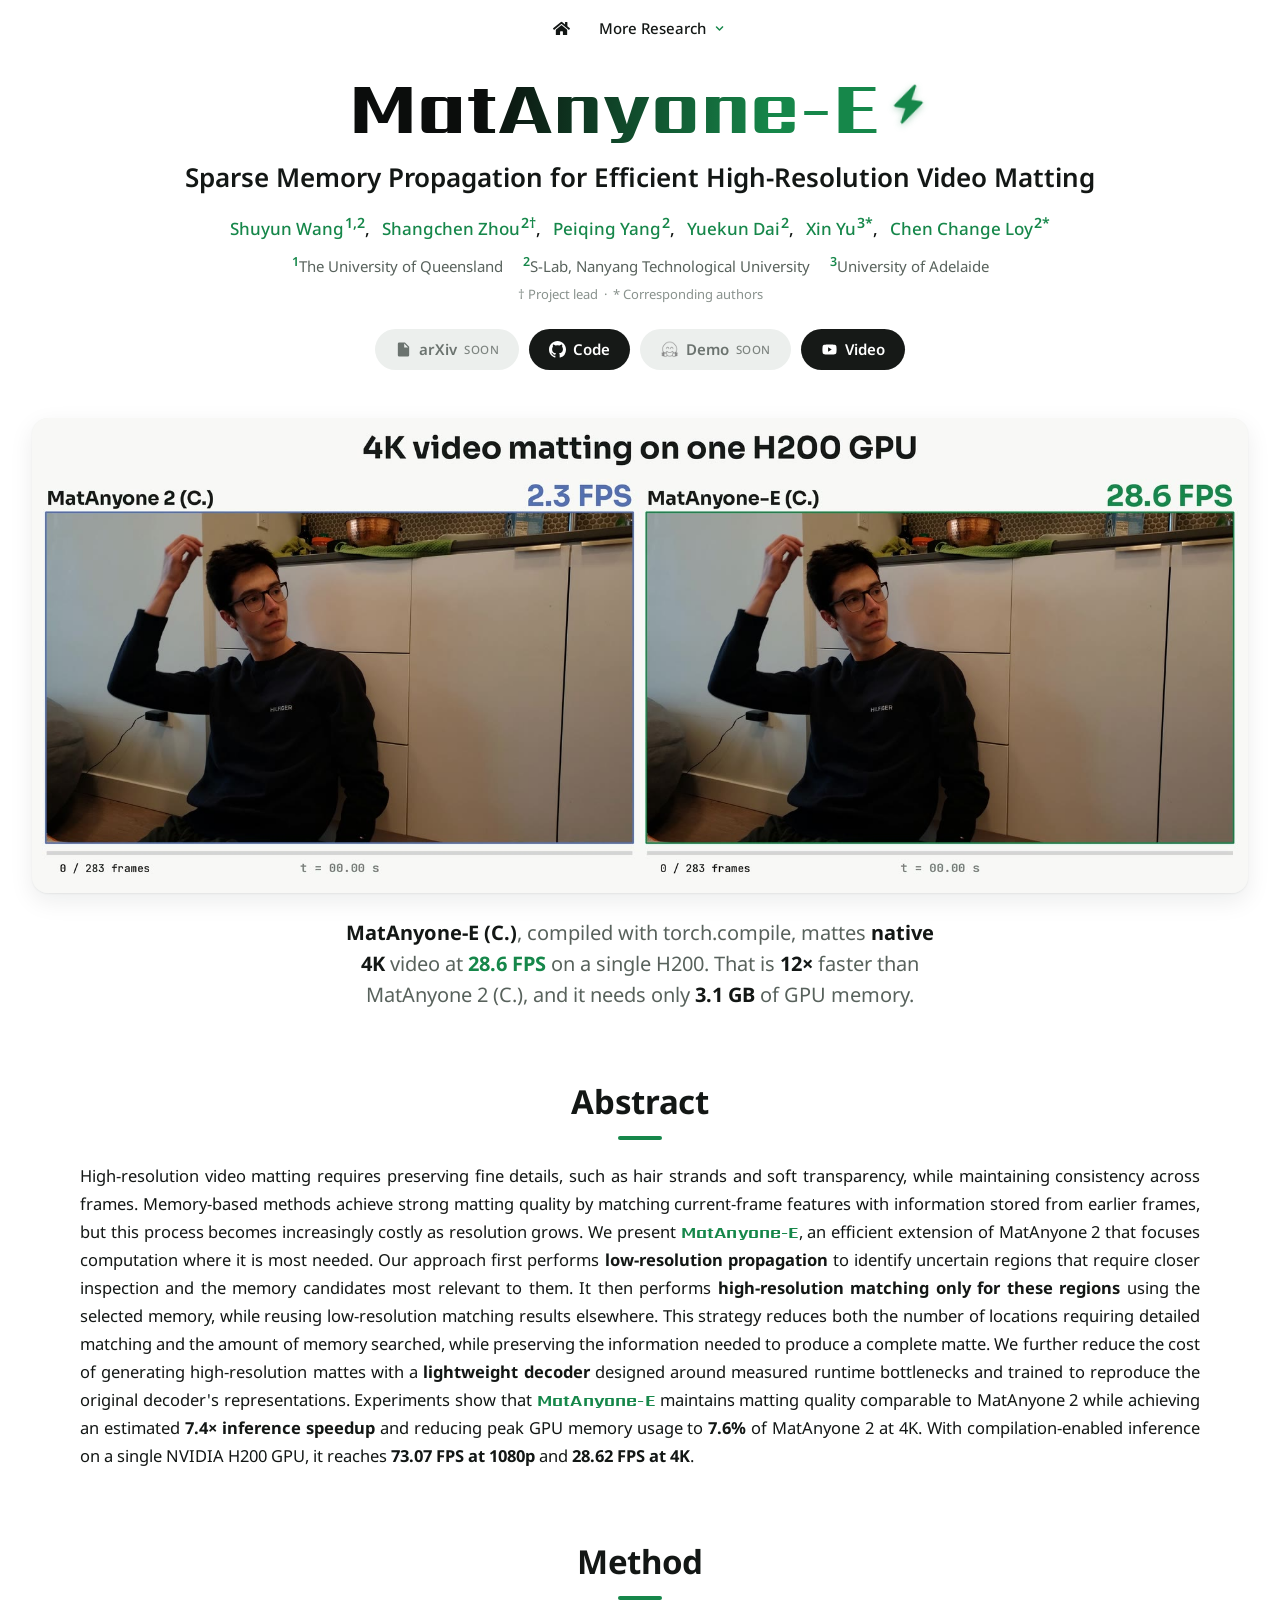
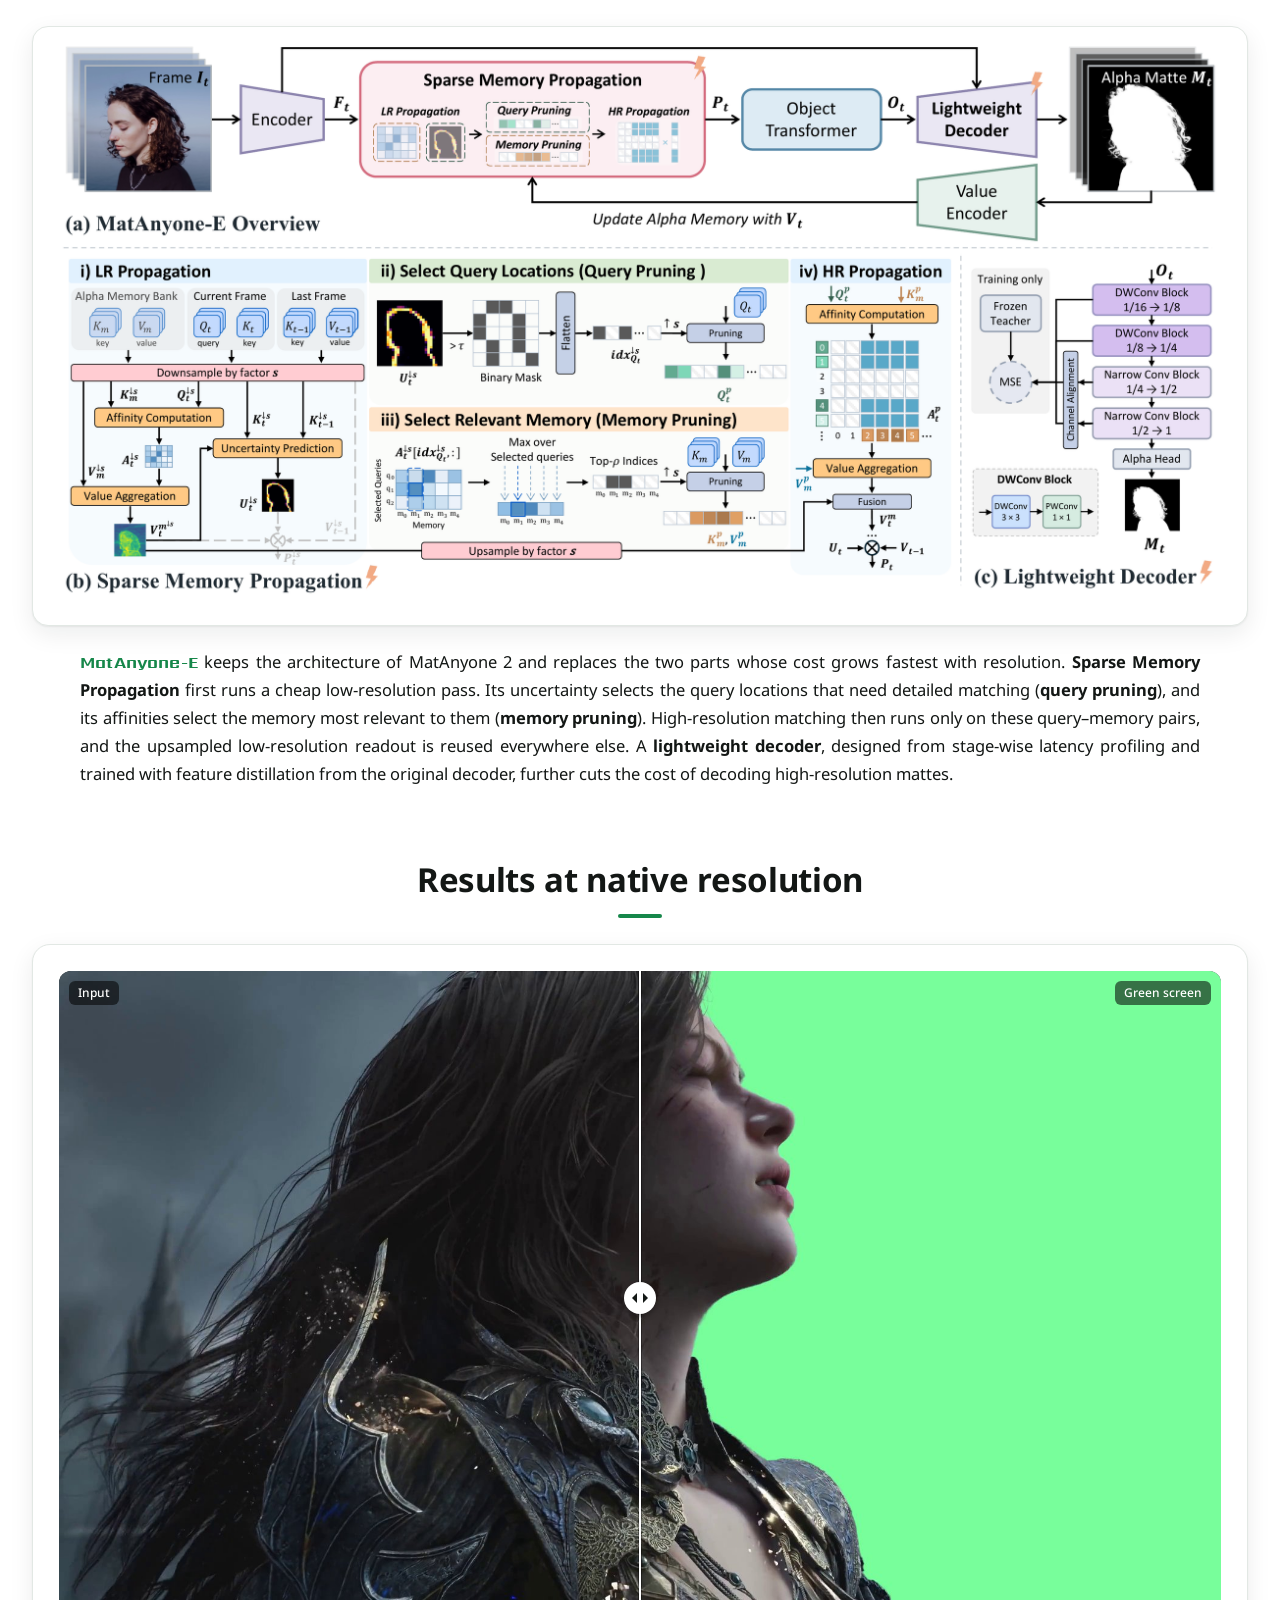
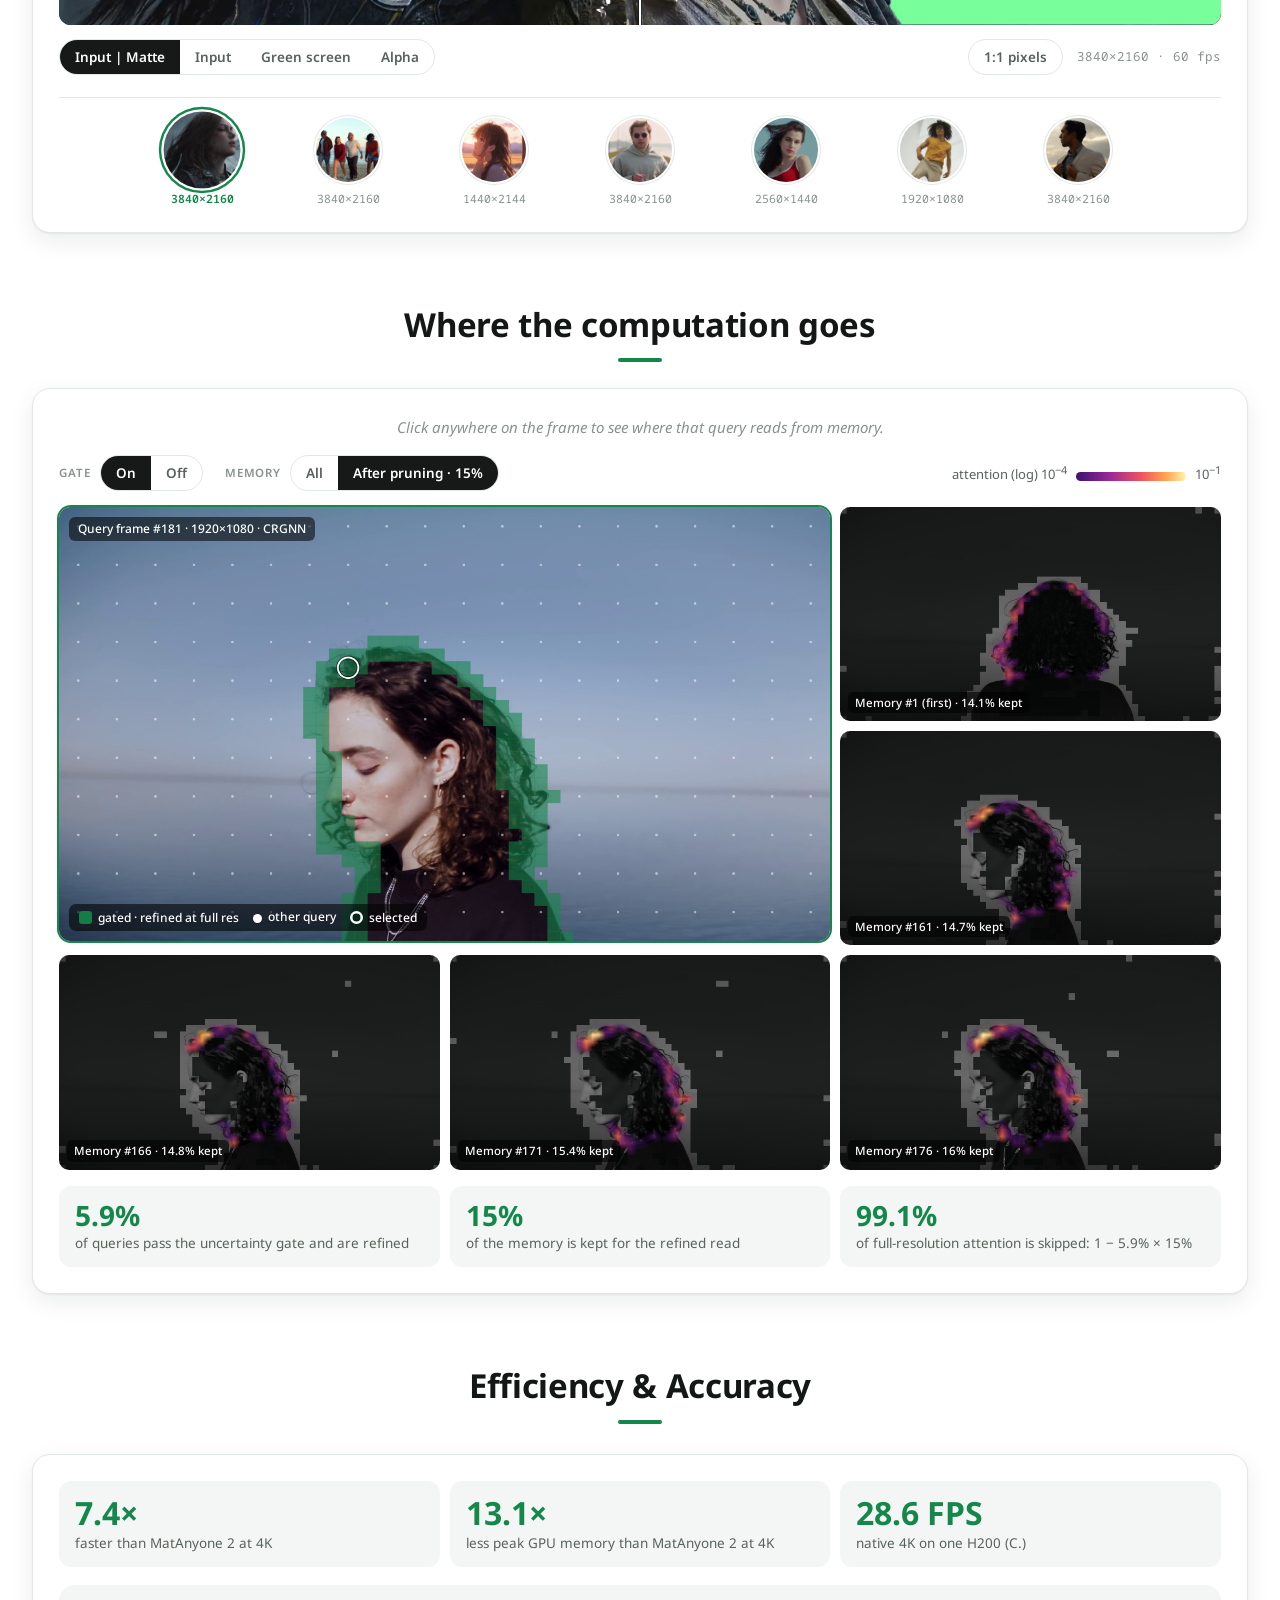
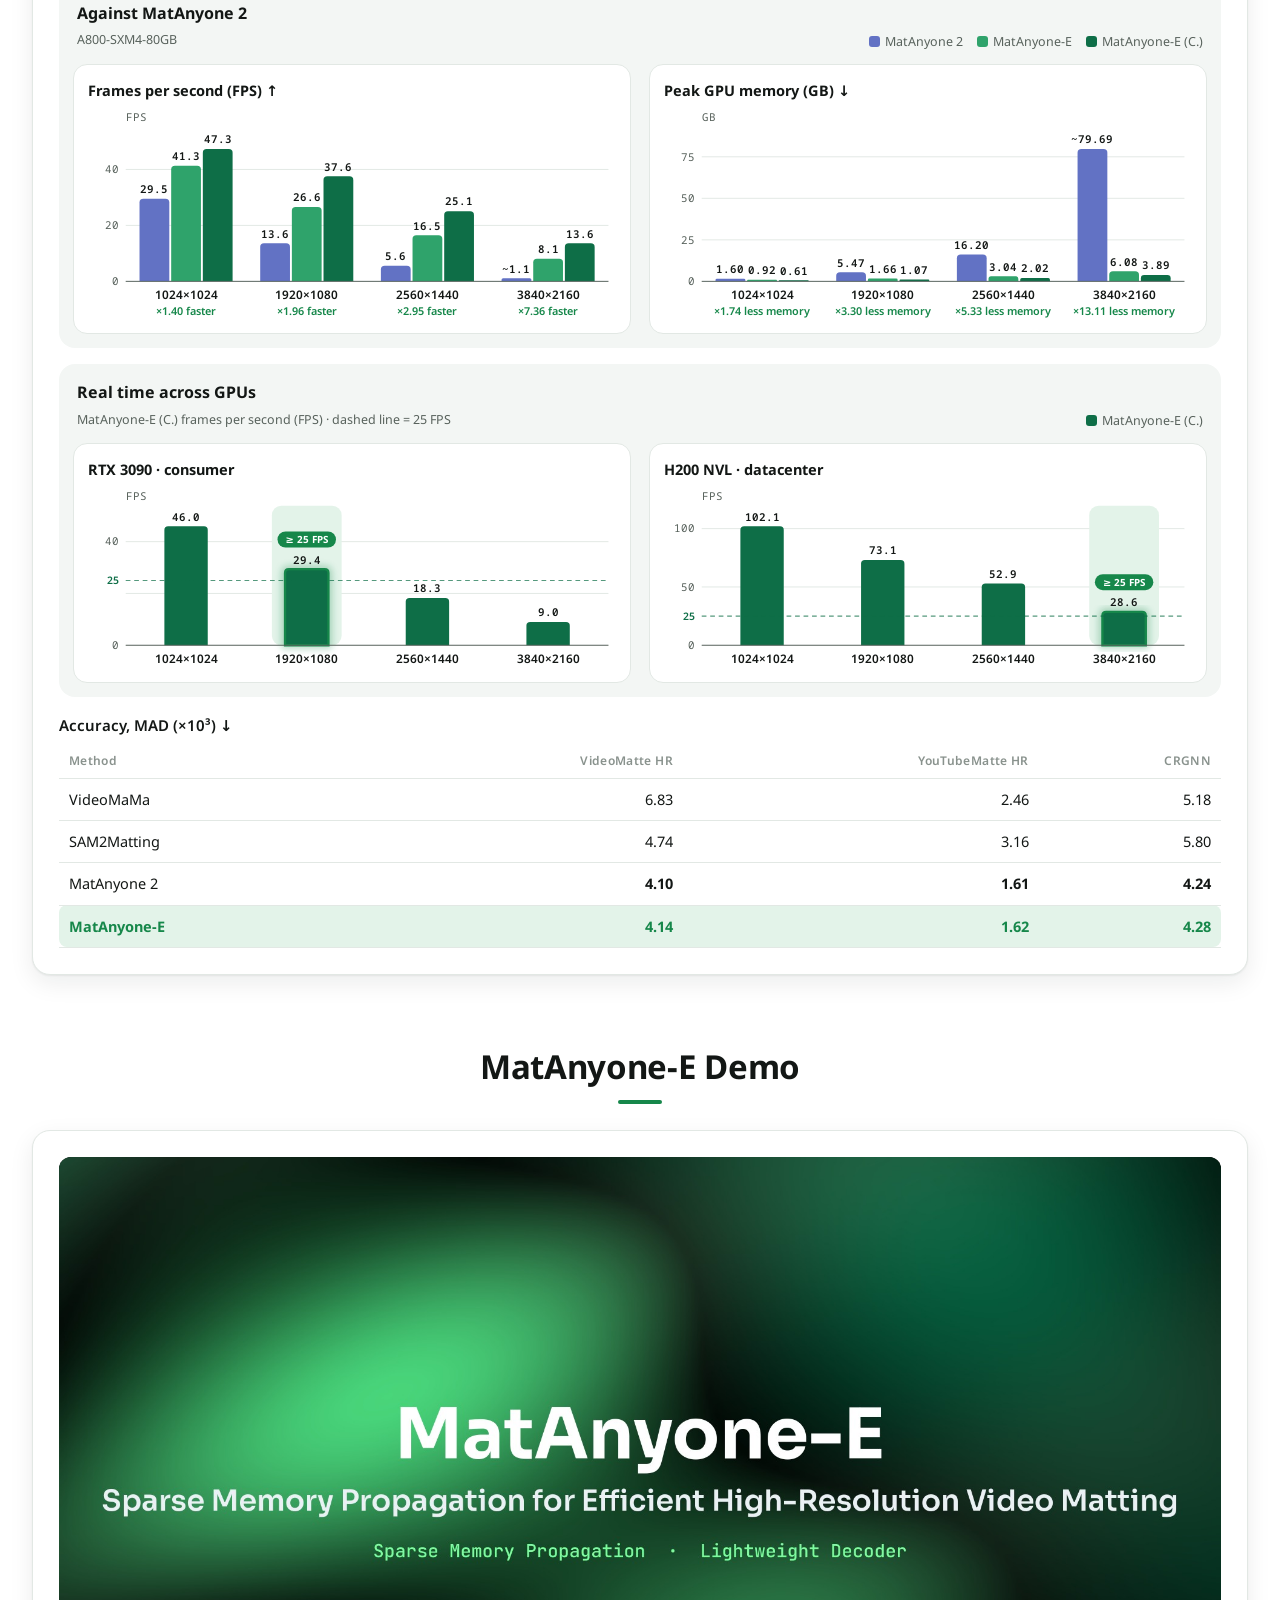
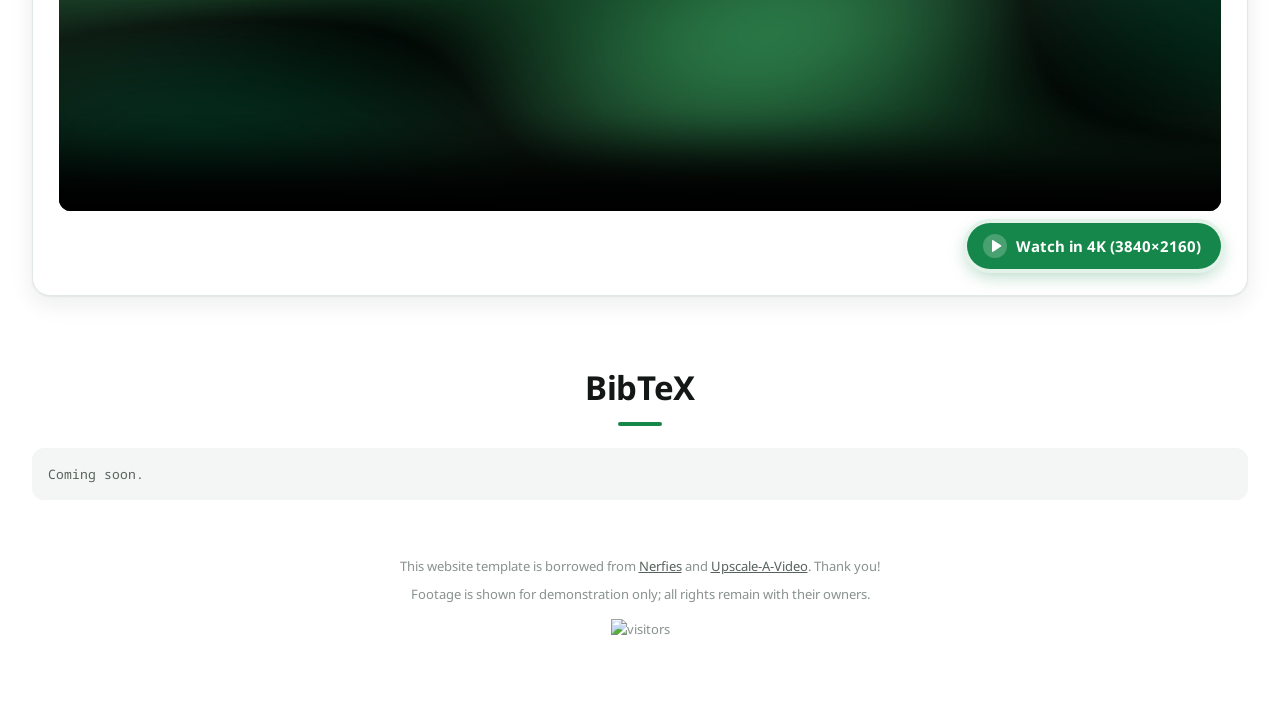
==== commit 61d36fc1: "Revise authors section in index.html Updated authors' affiliations and footnotes in the HTML." ====
--- a/projects/MatAnyone-E/index.html
+++ b/projects/MatAnyone-E/index.html
@@ -18,7 +18,7 @@
 <header class="wrap">
  <h1><span class="t">MatAnyone-E</span><svg class="bolt" viewBox="0 0 24 24" role="img" aria-label="accelerated"><path d="M13.2 1.8 4.6 13.3c-.4.5 0 1.2.6 1.2h5.3l-1.4 7.4c-.1.7.8 1.1 1.2.5l8.6-11.5c.4-.5 0-1.2-.6-1.2H13l1.4-7.4c.1-.7-.8-1.1-1.2-.5Z"/></svg></h1>
  <p class="subtitle">Sparse Memory Propagation for Efficient High‑Resolution Video Matting</p>
- <p class="authors"><span><a href="https://shuyun-wang.github.io/" class="au" target="_blank" rel="noopener">Shuyun Wang</a><sup>2†</sup>,</span>,</span><span><a href="https://shangchenzhou.com/" class="au" target="_blank" rel="noopener">Shangchen Zhou</a><sup>2†</sup>,</span><span><a href="https://pq-yang.github.io/" class="au" target="_blank" rel="noopener">Peiqing Yang</a><sup>2</sup>,</span><span><a href="https://ykdai.github.io/" class="au" target="_blank" rel="noopener">Yuekun Dai</a><sup>2</sup>,</span><span><a href="https://xinyu-au.github.io/" class="au" target="_blank" rel="noopener">Xin Yu</a><sup>3*</sup>,</span><span><a href="https://www.mmlab-ntu.com/person/ccloy/" class="au" target="_blank" rel="noopener">Chen Change Loy</a><sup>2*</sup></span></p>
+ <p class="authors"><span><a href="https://shuyun-wang.github.io/" class="au" target="_blank" rel="noopener">Shuyun Wang</a><sup>1,2</sup>,</span><span><a href="https://shangchenzhou.com/" class="au" target="_blank" rel="noopener">Shangchen Zhou</a><sup>2†</sup>,</span><span><a href="https://pq-yang.github.io/" class="au" target="_blank" rel="noopener">Peiqing Yang</a><sup>2</sup>,</span><span><a href="https://ykdai.github.io/" class="au" target="_blank" rel="noopener">Yuekun Dai</a><sup>2</sup>,</span><span><a href="https://xinyu-au.github.io/" class="au" target="_blank" rel="noopener">Xin Yu</a><sup>3*</sup>,</span><span><a href="https://www.mmlab-ntu.com/person/ccloy/" class="au" target="_blank" rel="noopener">Chen Change Loy</a><sup>2*</sup></span></p>
  <p class="affil"><a href="https://uq.edu.au"><sup>1</sup>The University of Queensland</a><a href="https://www.ntu.edu.sg"><sup>2</sup>S-Lab, Nanyang Technological University</a><a href="https://www.adelaide.edu.au"><sup>3</sup>University of Adelaide</a></p>
  <p class="marks">† Project lead &nbsp;·&nbsp; * Corresponding authors</p>
  <div class="links"><span><svg viewBox="0 0 24 24" aria-hidden="true"><path fill="currentColor" d="M6 2h8l6 6v12a2 2 0 0 1-2 2H6a2 2 0 0 1-2-2V4a2 2 0 0 1 2-2Zm7 1.5V9h5.5L13 3.5ZM8 13h8v1.6H8V13Zm0 3.5h8v1.6H8v-1.6Z"/></svg>arXiv <small>soon</small></span><a href="https://github.com/Shuyun-Wang/MatAnyone-E" target="_blank" rel="noopener"><svg viewBox="0 0 16 16" aria-hidden="true"><path fill="currentColor" d="M8 0C3.58 0 0 3.58 0 8c0 3.54 2.29 6.53 5.47 7.59.4.07.55-.17.55-.38v-1.33c-2.23.48-2.7-1.07-2.7-1.07-.36-.92-.89-1.17-.89-1.17-.73-.5.06-.49.06-.49.8.06 1.23.83 1.23.83.72 1.22 1.88.87 2.34.66.07-.52.28-.87.51-1.07-1.78-.2-3.65-.89-3.65-3.95 0-.87.31-1.59.83-2.15-.08-.2-.36-1.02.08-2.12 0 0 .67-.21 2.2.82a7.6 7.6 0 0 1 4 0c1.53-1.04 2.2-.82 2.2-.82.44 1.1.16 1.92.08 2.12.51.56.82 1.27.82 2.15 0 3.07-1.87 3.75-3.65 3.95.29.25.54.73.54 1.48v2.2c0 .21.15.46.55.38A8 8 0 0 0 16 8c0-4.42-3.58-8-8-8Z"/></svg>Code</a><span><img class="hf" src="[data-uri]" alt="">Demo <small>soon</small></span><a href="#demo"><svg viewBox="0 0 24 24" aria-hidden="true"><path fill="currentColor" d="M21.6 7.2a2.7 2.7 0 0 0-1.9-1.9C18 4.8 12 4.8 12 4.8s-6 0-7.7.5A2.7 2.7 0 0 0 2.4 7.2 28 28 0 0 0 2 12a28 28 0 0 0 .4 4.8 2.7 2.7 0 0 0 1.9 1.9c1.7.5 7.7.5 7.7.5s6 0 7.7-.5a2.7 2.7 0 0 0 1.9-1.9A28 28 0 0 0 22 12a28 28 0 0 0-.4-4.8ZM10 15.1V8.9l5.2 3.1L10 15.1Z"/></svg>Video</a></div>
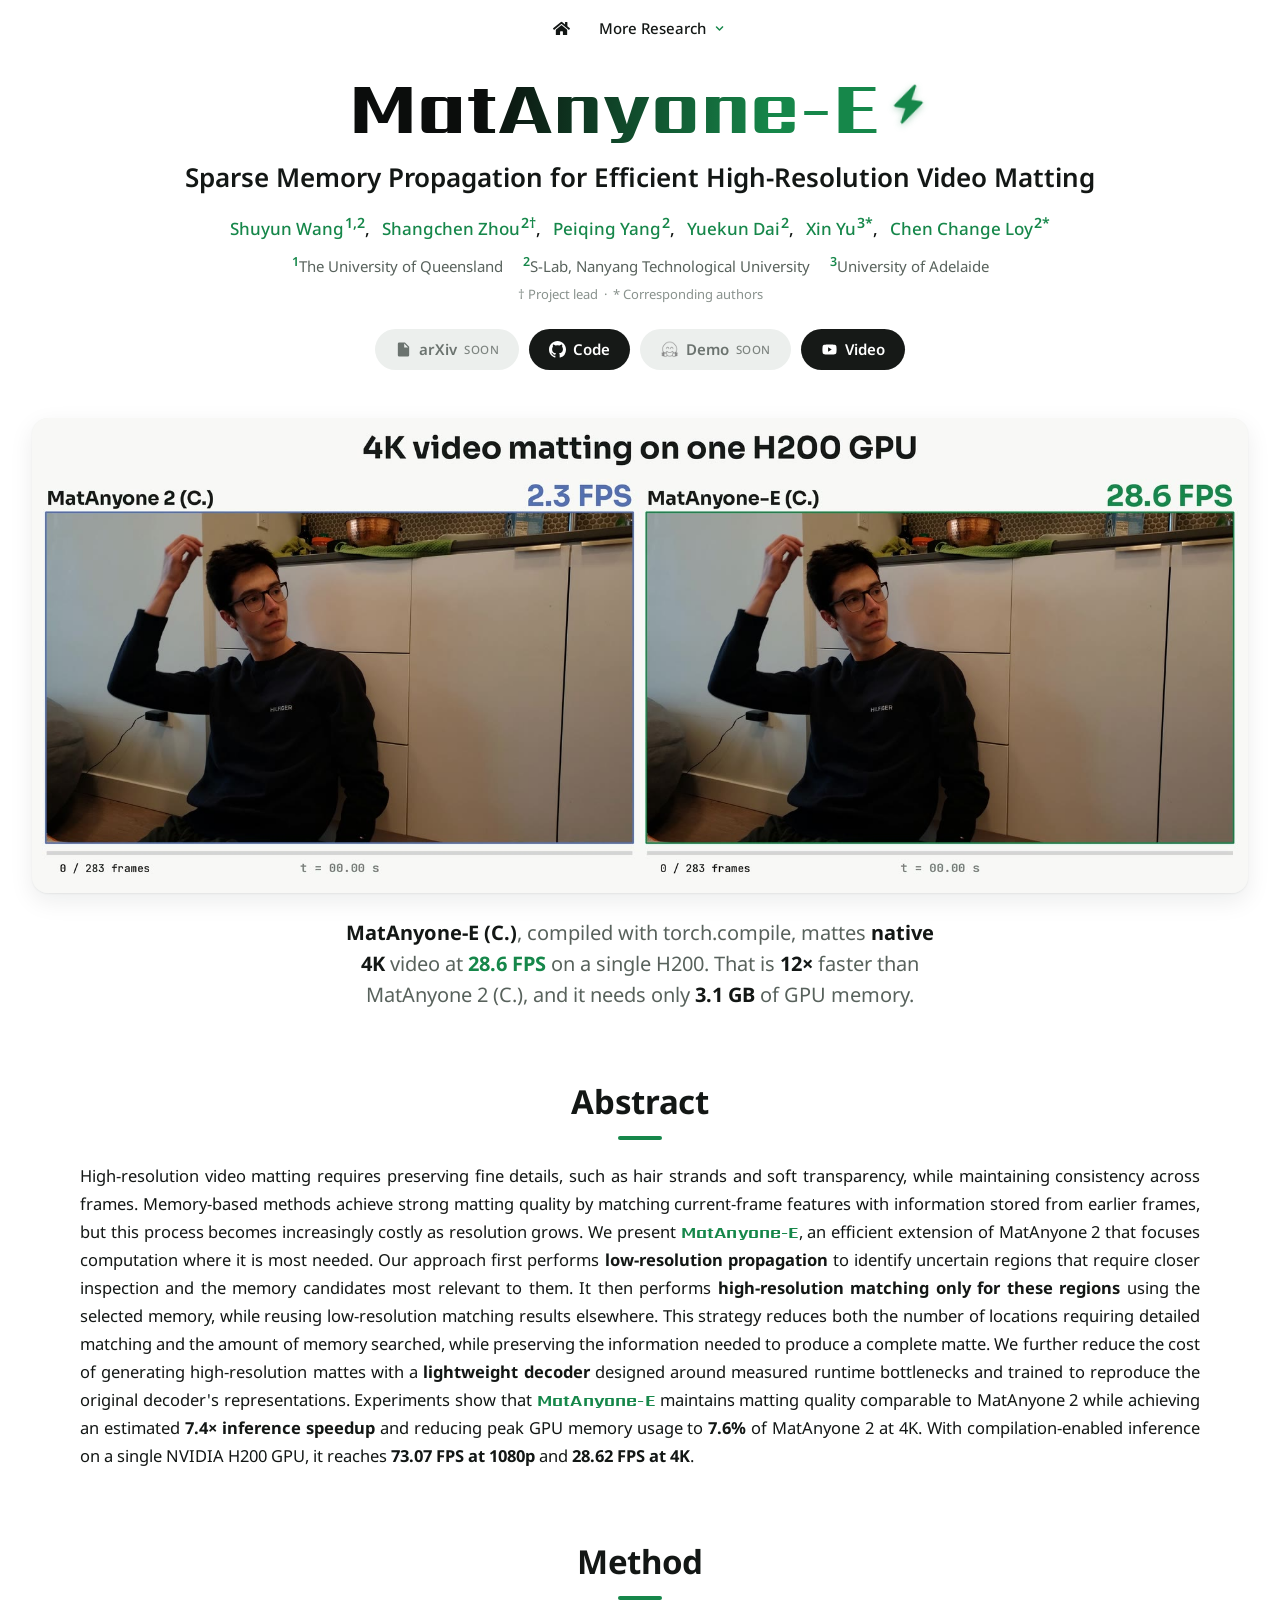
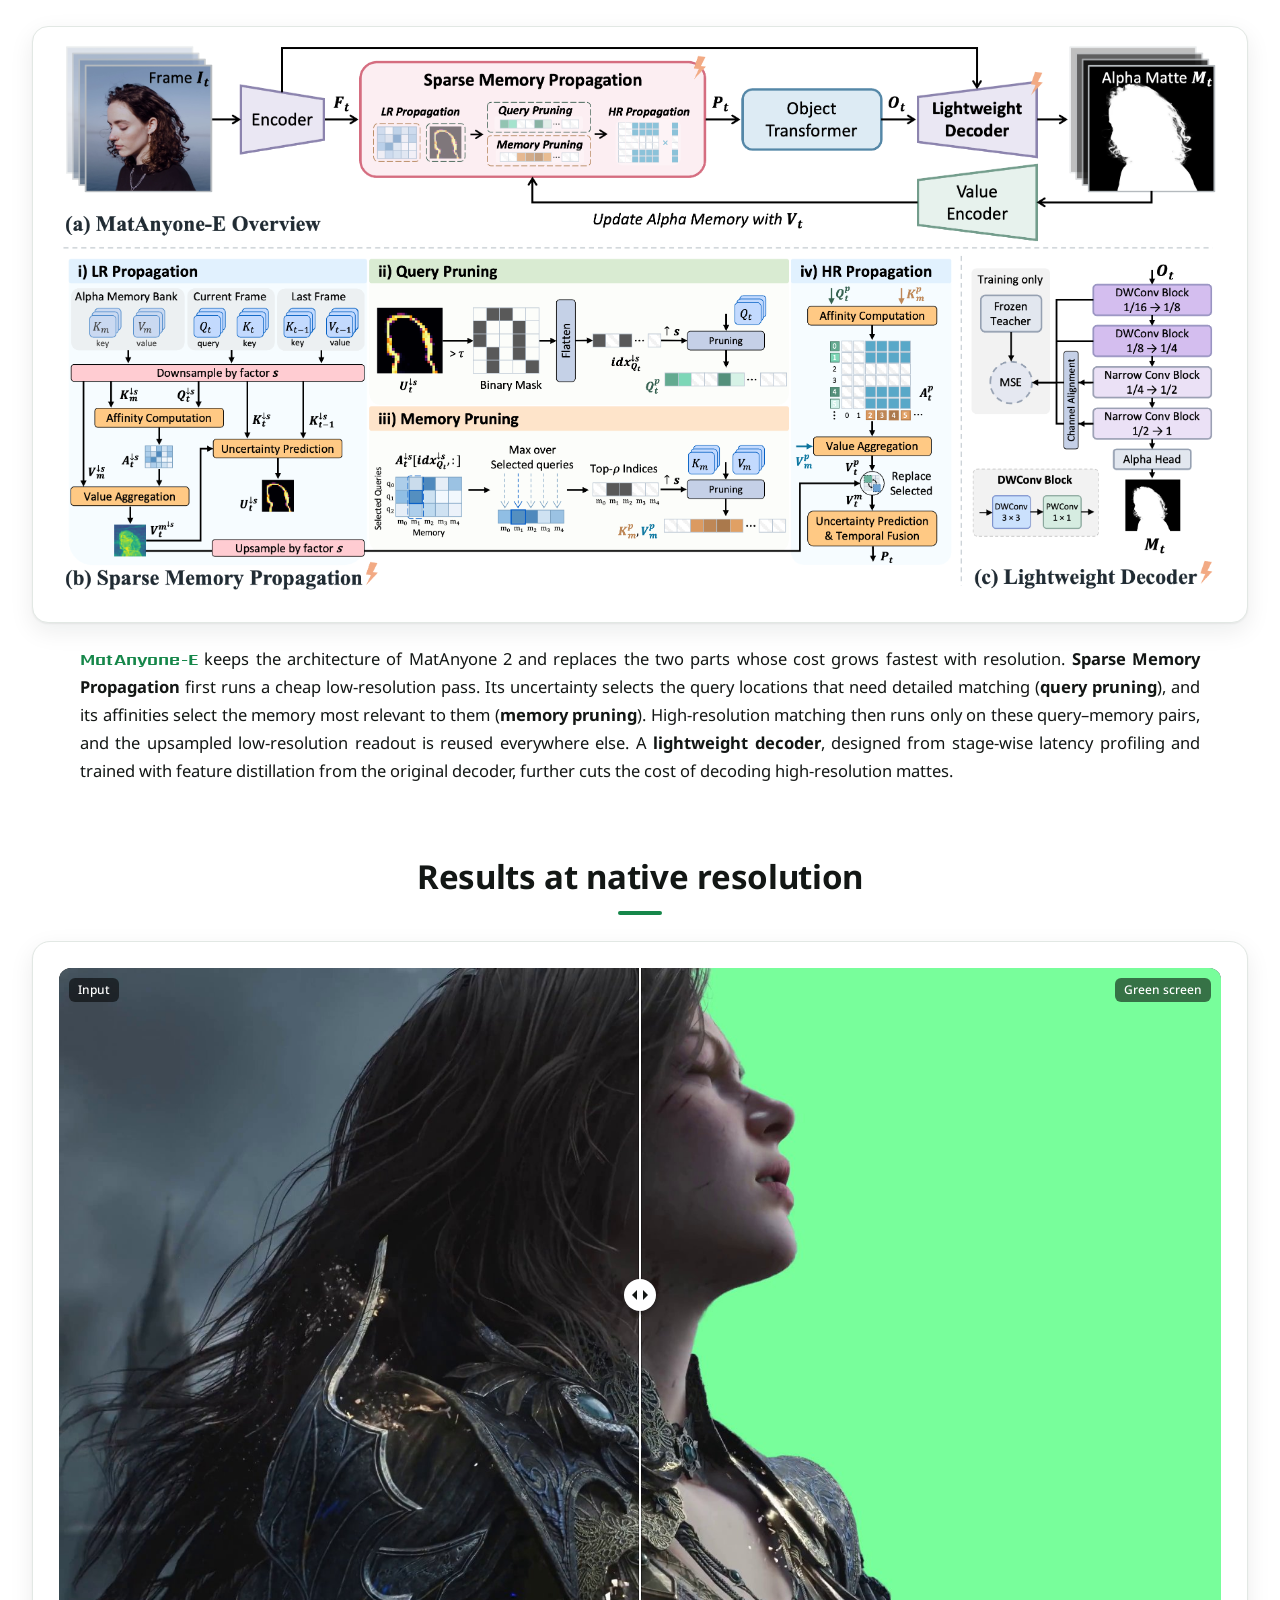
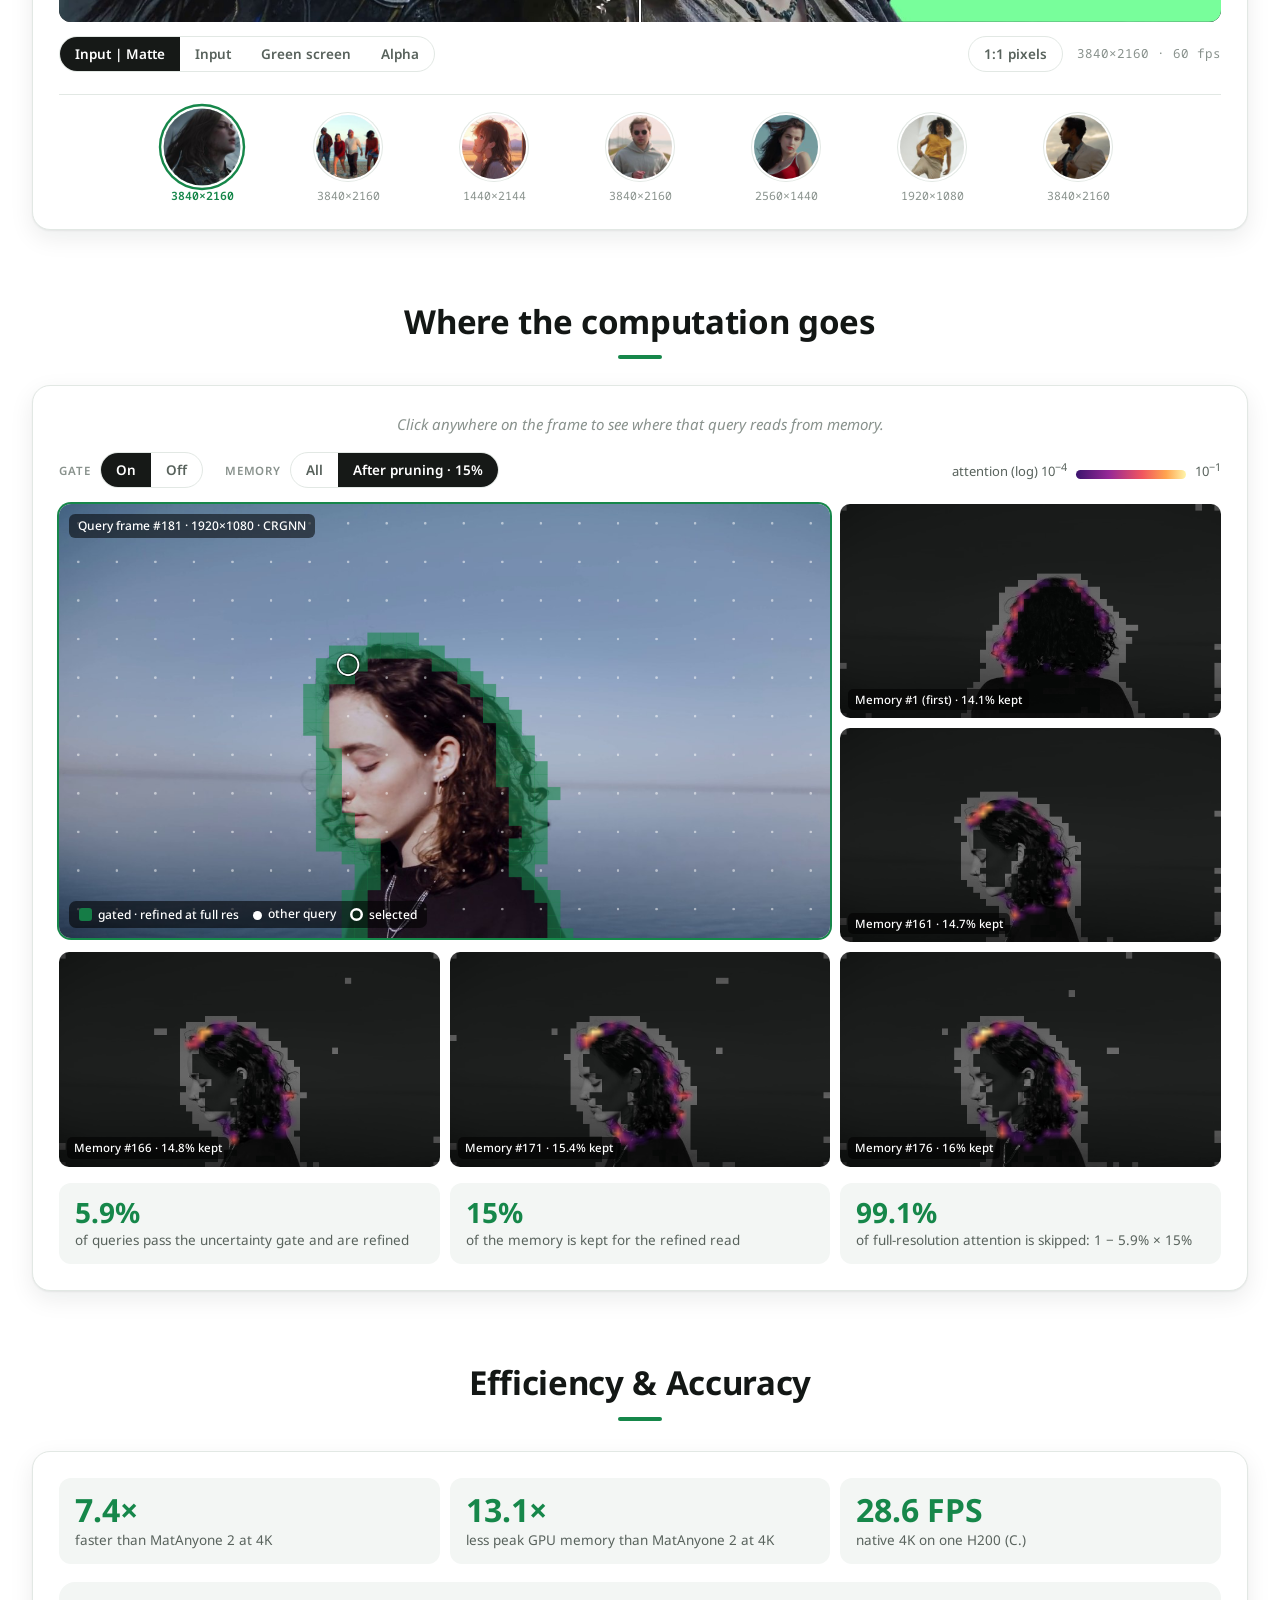
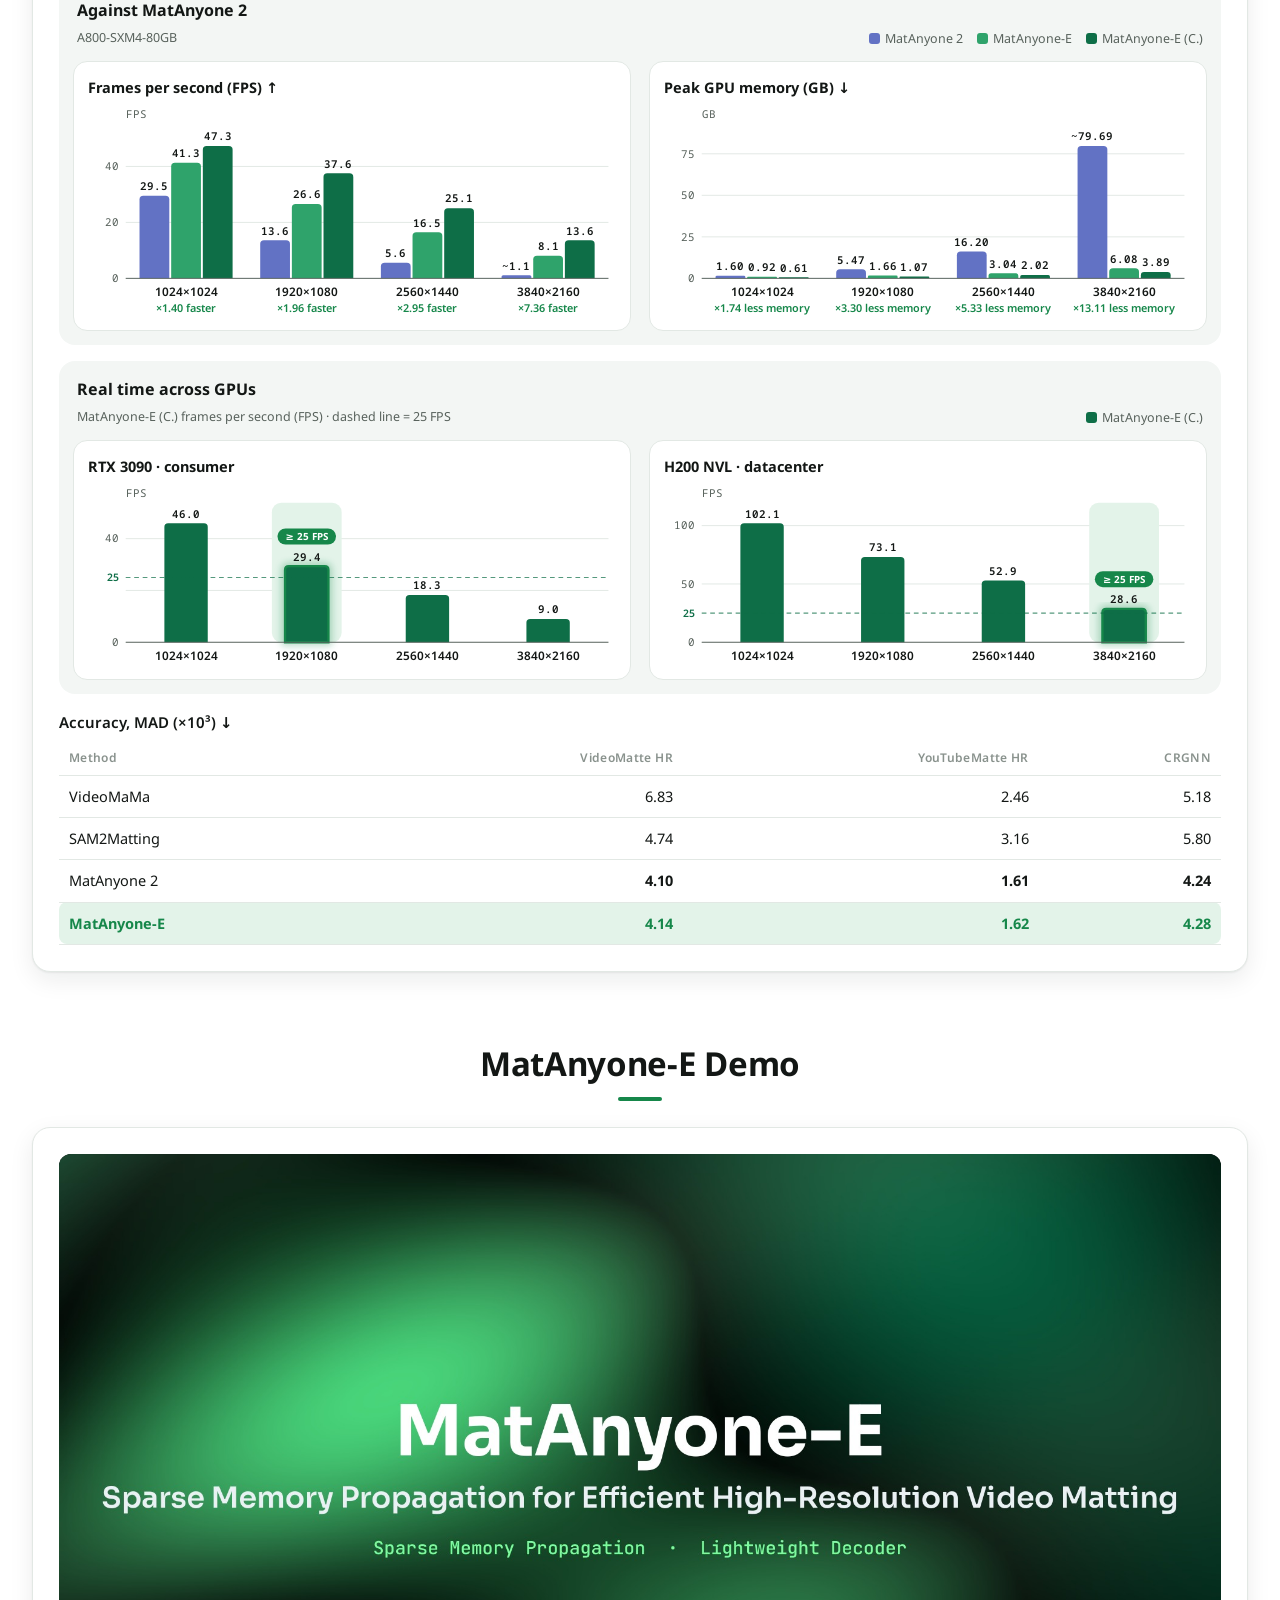
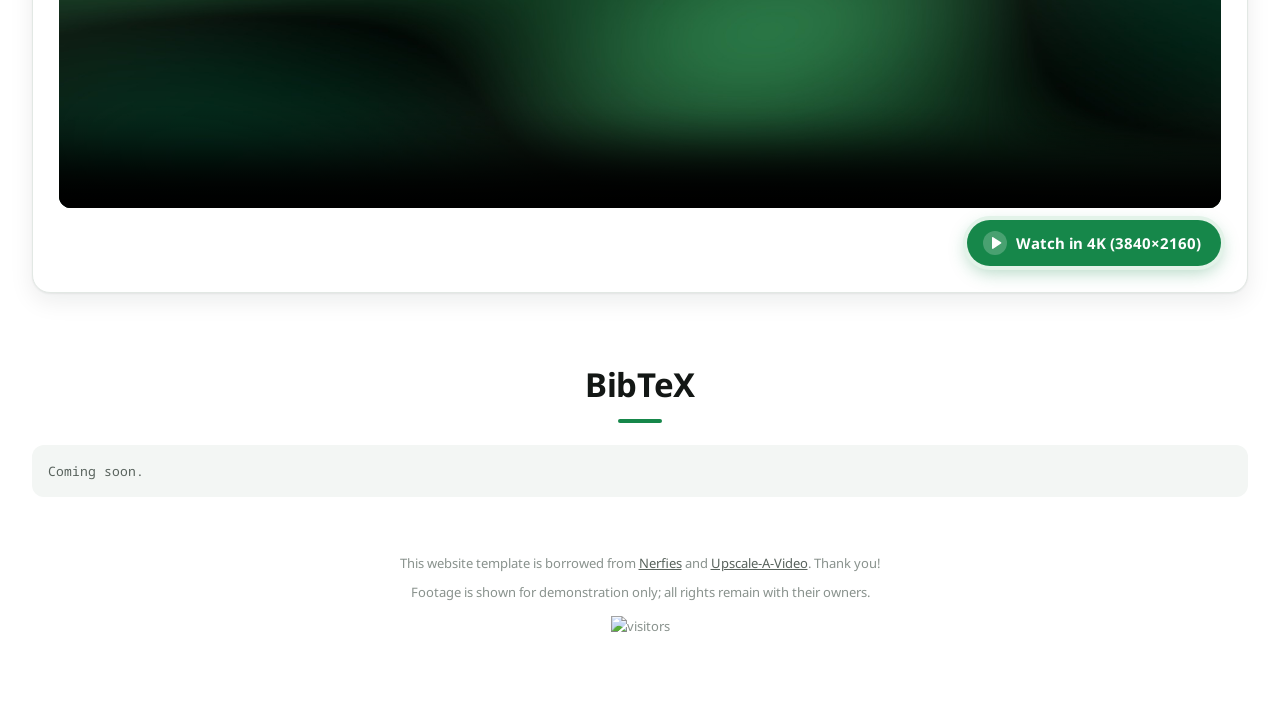
==== commit 9321c619: "MatAnyone-E page: switch visitor counter" ====
--- a/projects/MatAnyone-E/index.html
+++ b/projects/MatAnyone-E/index.html
@@ -11,7 +11,7 @@
 </head>
 <body>
 <nav class="topnav" aria-label="Main">
- <a class="navicon" href="#" aria-label="Home"><svg viewBox="0 0 576 512" aria-hidden="true"><path fill="currentColor" d="M280.37 148.26L96 300.11V464a16 16 0 0 0 16 16l112.06-.29a16 16 0 0 0 15.92-16V368a16 16 0 0 1 16-16h64a16 16 0 0 1 16 16v95.64a16 16 0 0 0 16 16.05L464 480a16 16 0 0 0 16-16V300L295.67 148.26a12.19 12.19 0 0 0-15.3 0zM571.6 251.47L488 182.56V44.05a12 12 0 0 0-12-12h-56a12 12 0 0 0-12 12v72.61L318.47 43a48 48 0 0 0-61 0L4.34 251.47a12 12 0 0 0-1.6 16.9l25.5 31A12 12 0 0 0 45.15 301l235.22-193.74a12.19 12.19 0 0 1 15.3 0L530.9 301a12 12 0 0 0 16.9-1.6l25.5-31a12 12 0 0 0-1.7-16.93z"/></svg></a>
+ <a class="navicon" href="/" aria-label="Home"><svg viewBox="0 0 576 512" aria-hidden="true"><path fill="currentColor" d="M280.37 148.26L96 300.11V464a16 16 0 0 0 16 16l112.06-.29a16 16 0 0 0 15.92-16V368a16 16 0 0 1 16-16h64a16 16 0 0 1 16 16v95.64a16 16 0 0 0 16 16.05L464 480a16 16 0 0 0 16-16V300L295.67 148.26a12.19 12.19 0 0 0-15.3 0zM571.6 251.47L488 182.56V44.05a12 12 0 0 0-12-12h-56a12 12 0 0 0-12 12v72.61L318.47 43a48 48 0 0 0-61 0L4.34 251.47a12 12 0 0 0-1.6 16.9l25.5 31A12 12 0 0 0 45.15 301l235.22-193.74a12.19 12.19 0 0 1 15.3 0L530.9 301a12 12 0 0 0 16.9-1.6l25.5-31a12 12 0 0 0-1.7-16.93z"/></svg></a>
  <div class="dd" id="dd"><button type="button" class="ddbtn" aria-expanded="false" aria-haspopup="true">More Research<svg viewBox="0 0 20 20" aria-hidden="true"><path fill="currentColor" d="M5.3 7.3a1 1 0 0 1 1.4 0L10 10.6l3.3-3.3a1 1 0 1 1 1.4 1.4l-4 4a1 1 0 0 1-1.4 0l-4-4a1 1 0 0 1 0-1.4z"/></svg></button>
   <div class="ddmenu" role="menu"><a role="menuitem" href="#" aria-current="page">MatAnyone-E</a><a role="menuitem" href="https://pq-yang.github.io/projects/MatAnyone2/">MatAnyone 2</a><a role="menuitem" href="https://pq-yang.github.io/projects/MatAnyone/">MatAnyone</a></div></div>
 </nav>
@@ -112,7 +112,7 @@
 <footer class="wrap">
  <p>This website template is borrowed from <a href="https://github.com/nerfies/nerfies.github.io" target="_blank" rel="noopener">Nerfies</a> and <a href="https://shangchenzhou.com/projects/upscale-a-video/" target="_blank" rel="noopener">Upscale-A-Video</a>. Thank you!</p>
  <p>Footage is shown for demonstration only; all rights remain with their owners.</p>
- <p class="visits"><img src="https://api.infinitescript.com/badgen/count?name=Shuyun-Wang/MatAnyone-E&amp;ltext=Visitors&amp;color=3977dd" alt="visitors"></p>
+ <p class="visits"><img src="https://visitor-badge.laobi.icu/badge?page_id=Shuyun-Wang.MatAnyone-E&amp;left_text=Visitors&amp;left_color=%23555555&amp;right_color=%233977dd" alt="visitors"></p>
 </footer>
 
 <script src="static/js/index.js"></script>
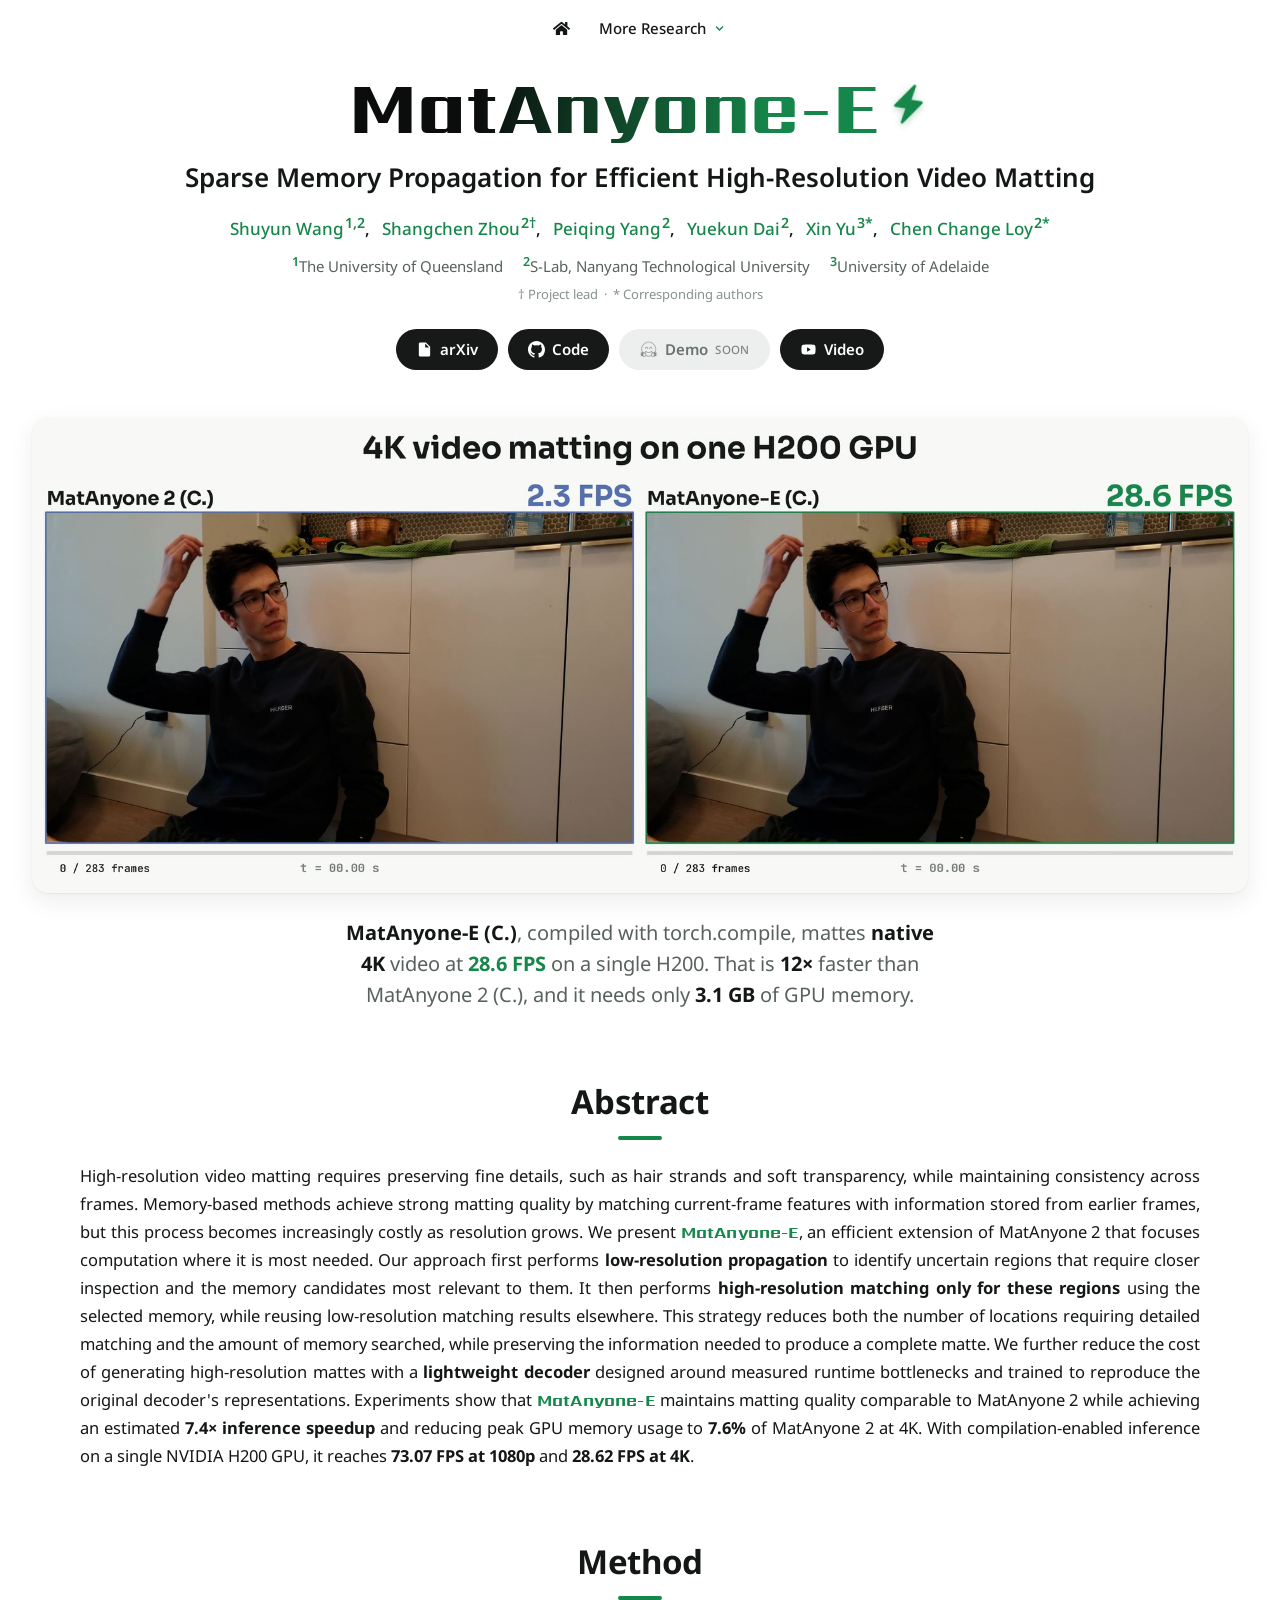
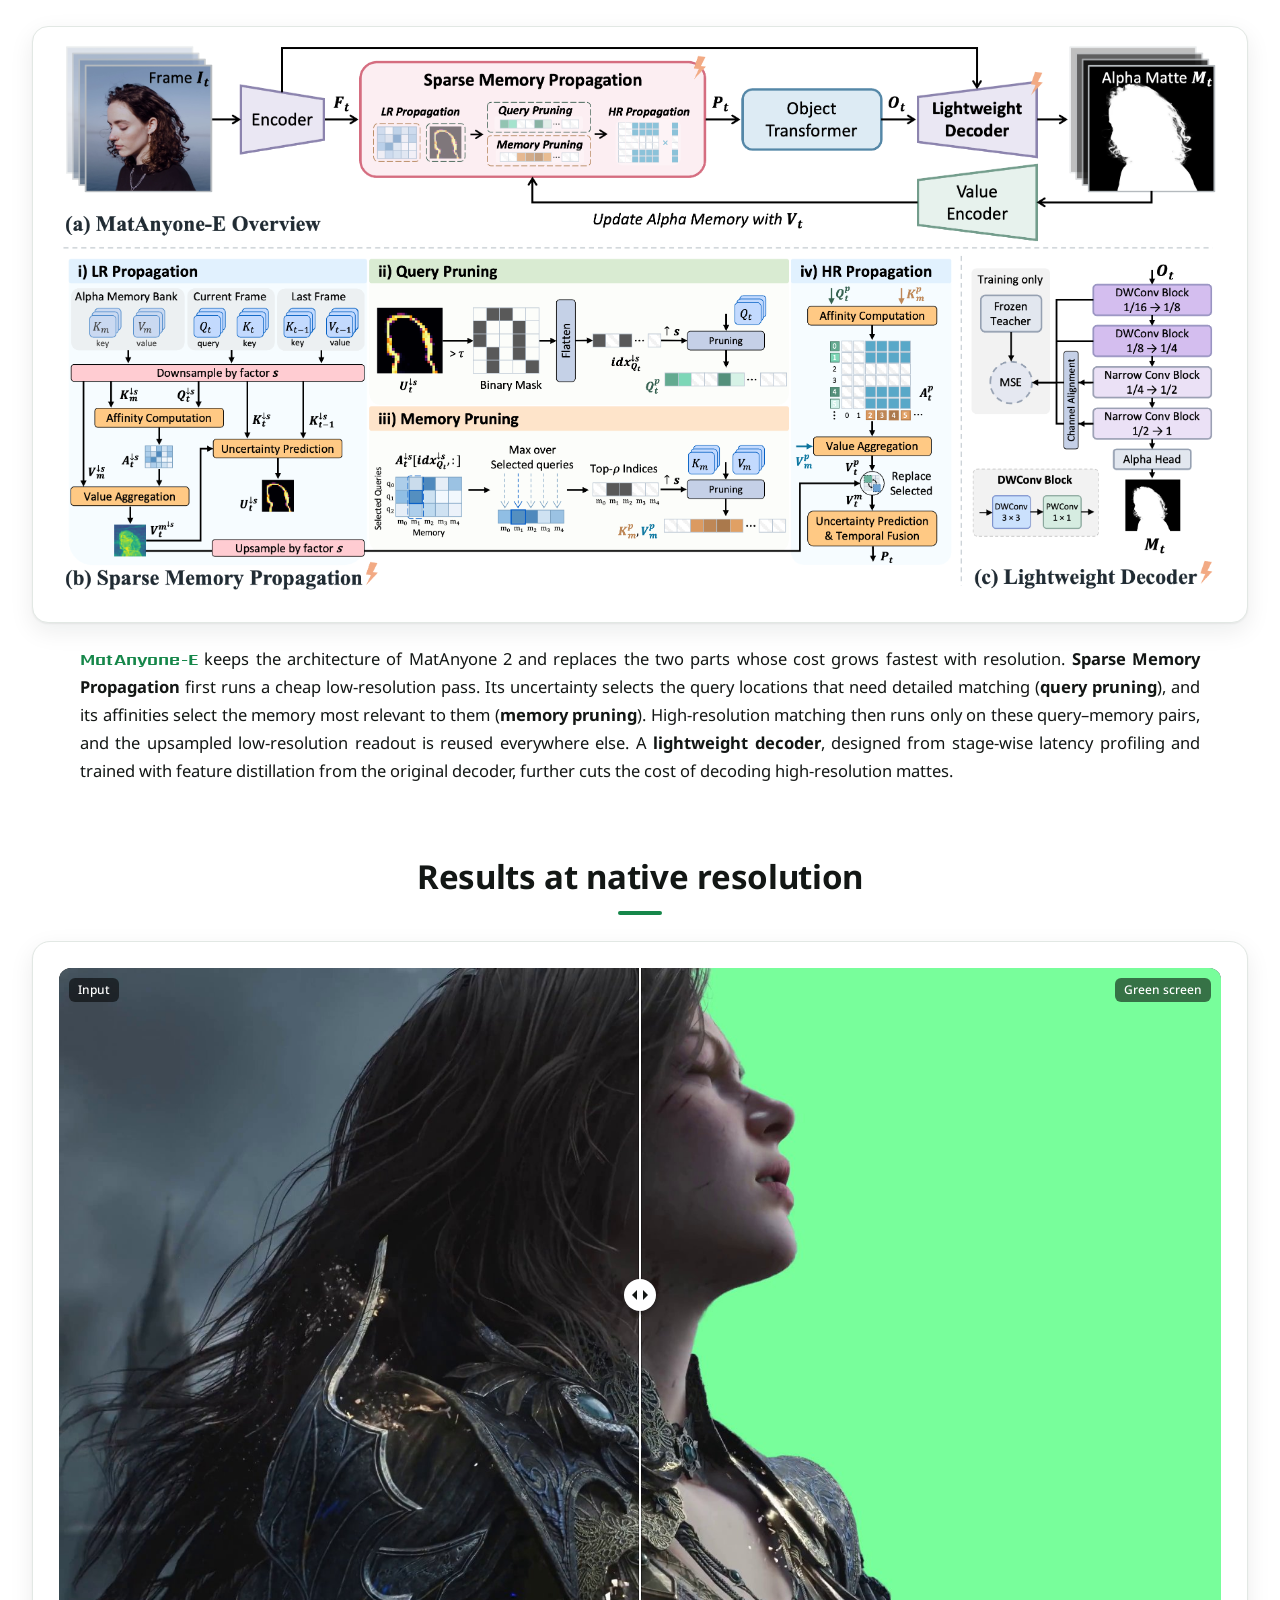
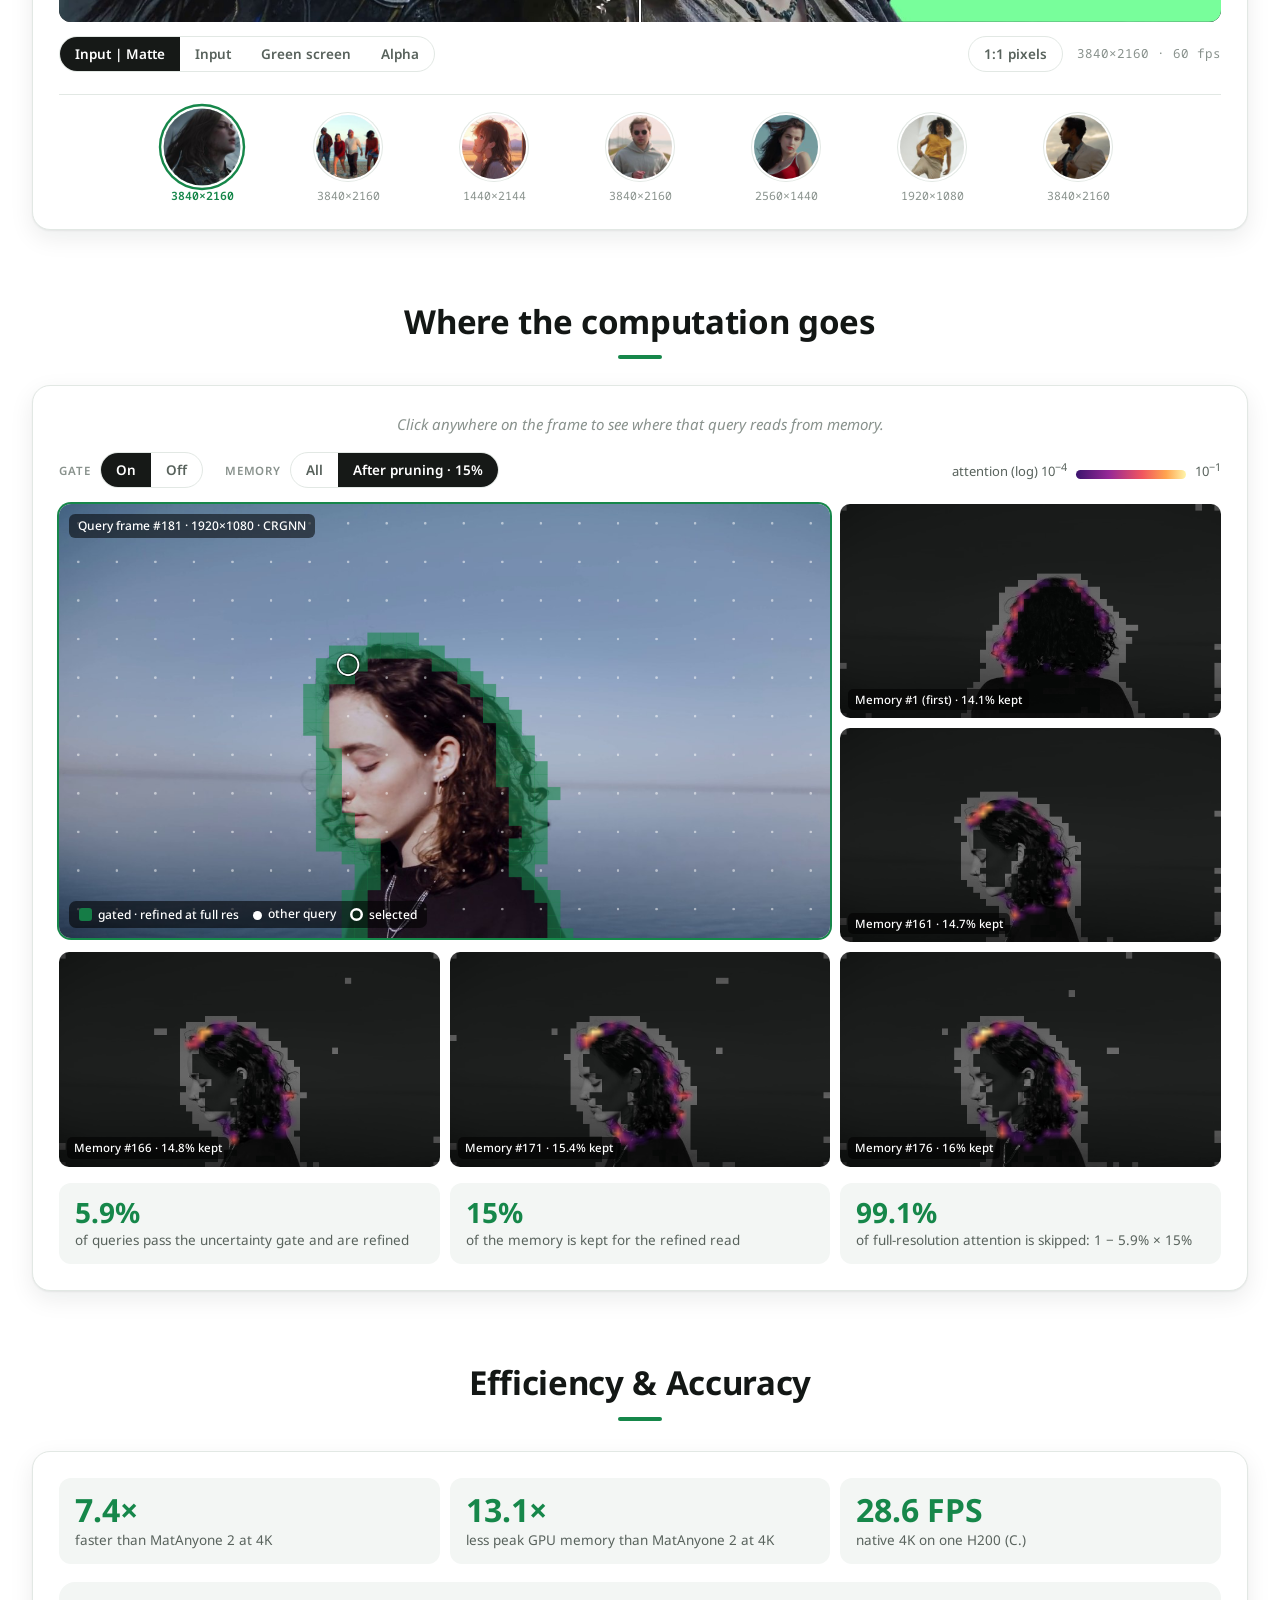
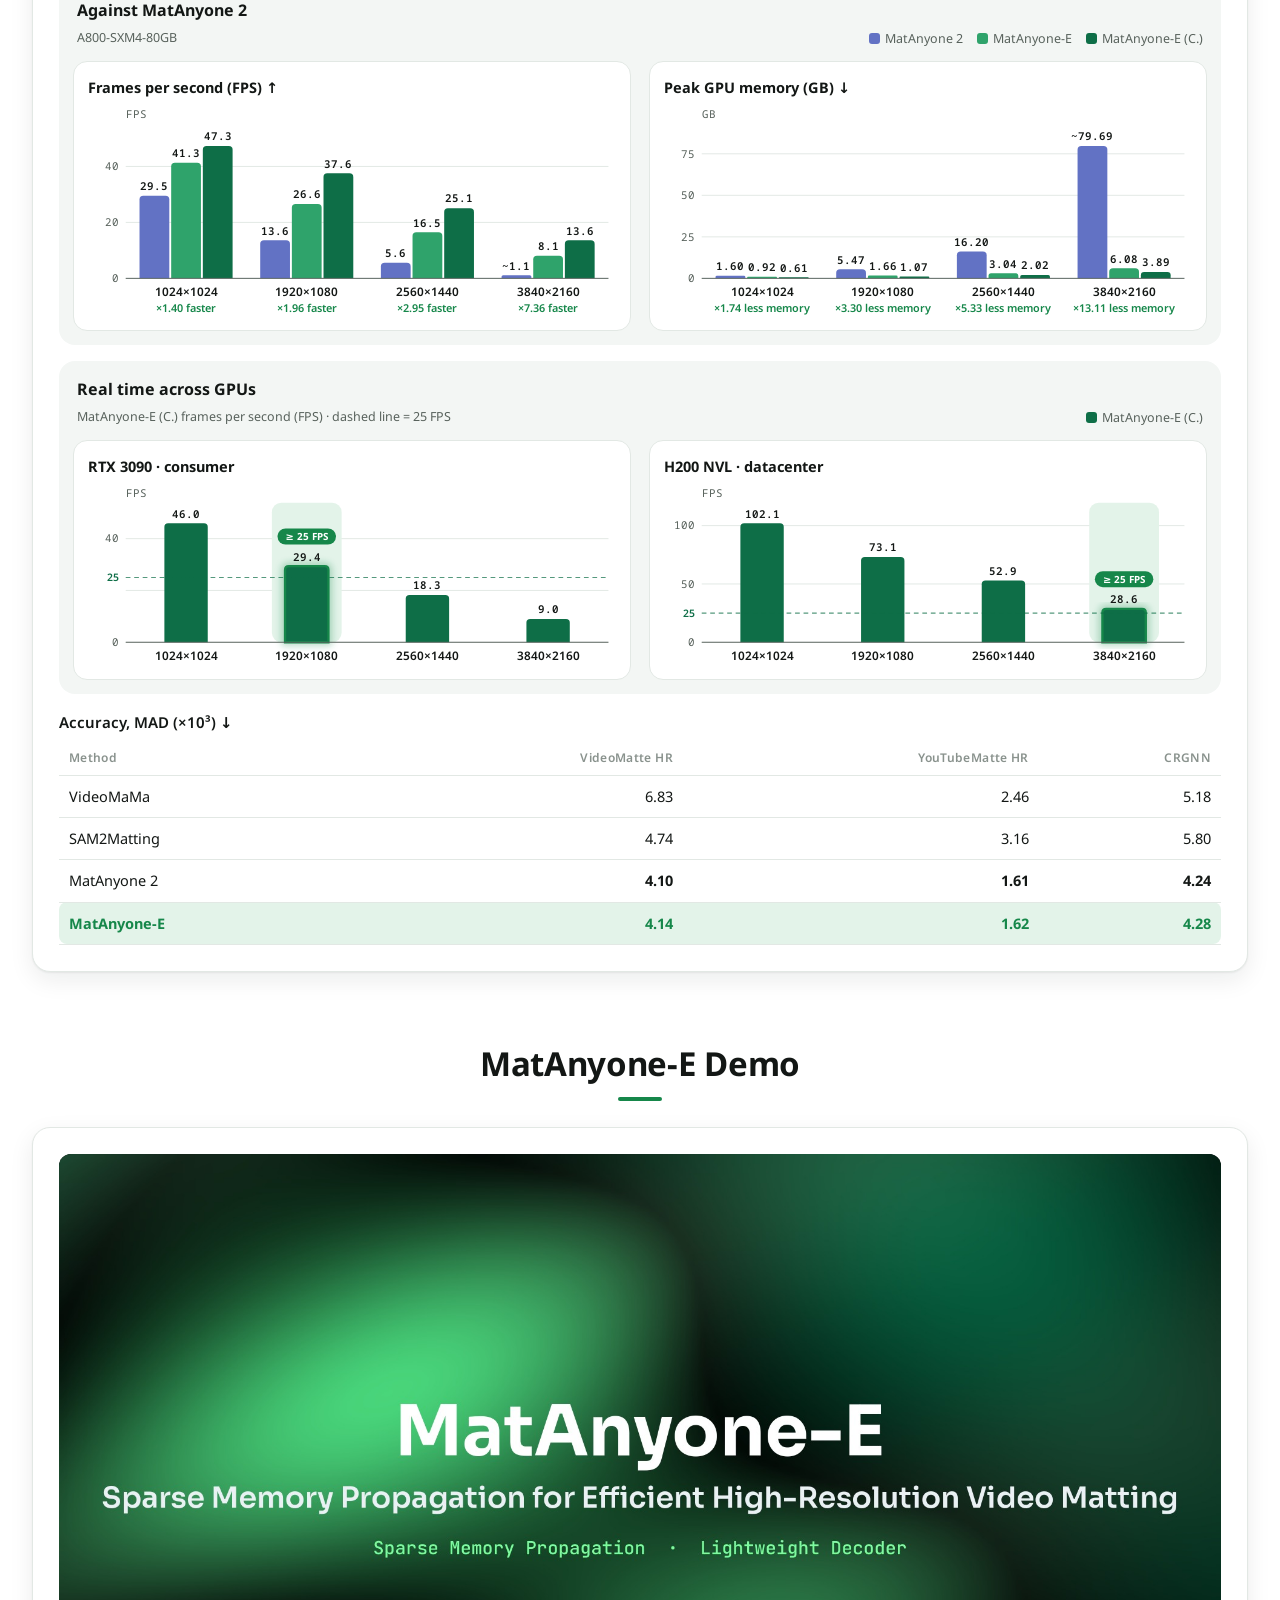
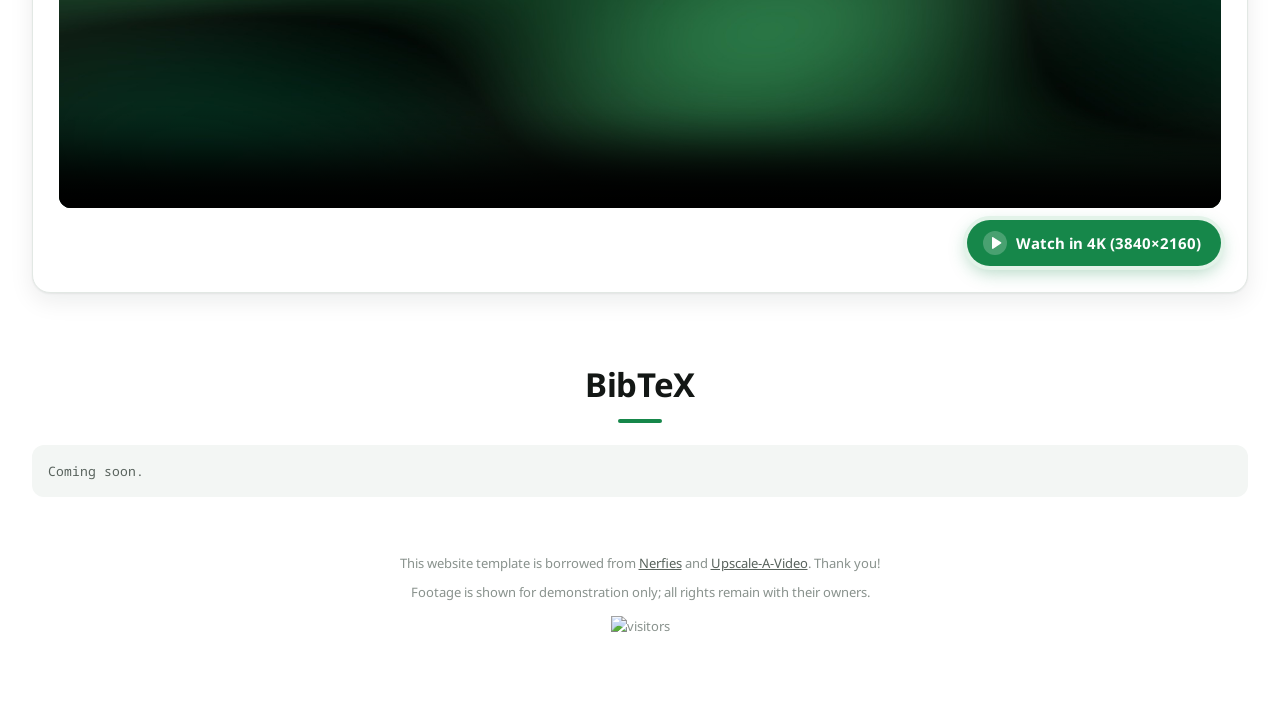
==== commit 3c022c78: "Update index.html" ====
--- a/projects/MatAnyone-E/index.html
+++ b/projects/MatAnyone-E/index.html
@@ -4,6 +4,21 @@
 <meta charset="utf-8">
 <meta name="viewport" content="width=device-width,initial-scale=1,viewport-fit=cover">
 <meta name="description" content="MatAnyone-E: Sparse Memory Propagation for Efficient High-Resolution Video Matting">
+<meta property="og:type" content="website">
+<meta property="og:url" content="https://shuyun-wang.github.io/projects/MatAnyone-E/">
+<meta property="og:title" content="MatAnyone-E: Sparse Memory Propagation for Efficient High-Resolution Video Matting">
+<meta property="og:description" content="Native 4K video matting at 28.6 FPS on a single H200 GPU, 12× faster than MatAnyone 2, using 3.1 GB of GPU memory, while keeping fine details such as hair strands.">
+<meta property="og:image" content="https://shuyun-wang.github.io/projects/MatAnyone-E/static/images/og.jpg">
+<meta property="og:image:width" content="1200">
+<meta property="og:image:height" content="630">
+<meta property="og:image:alt" content="4K speed race on one H200 GPU: MatAnyone 2 at 2.3 FPS versus MatAnyone-E at 28.6 FPS">
+<meta name="twitter:card" content="summary_large_image">
+<meta name="twitter:title" content="MatAnyone-E: Sparse Memory Propagation for Efficient High-Resolution Video Matting">
+<meta name="twitter:description" content="Native 4K video matting at 28.6 FPS on a single H200 GPU, 12× faster than MatAnyone 2, using 3.1 GB of GPU memory, while keeping fine details such as hair strands.">
+<meta name="twitter:image" content="https://shuyun-wang.github.io/projects/MatAnyone-E/static/images/og.jpg">
+<link rel="icon" href="static/images/favicon.svg" type="image/svg+xml">
+<link rel="icon" href="static/images/favicon-32.png" type="image/png" sizes="32x32">
+<link rel="apple-touch-icon" href="static/images/apple-touch-icon.png">
 <title>MatAnyone-E</title>
 <link rel="preconnect" href="https://fonts.googleapis.com"><link rel="preconnect" href="https://fonts.gstatic.com" crossorigin>
 <link rel="stylesheet" href="https://fonts.googleapis.com/css2?family=Sarpanch:wght@700;800&family=Noto+Sans:wght@400;500;600;700&family=Noto+Sans+Mono:wght@400;500&display=swap">
@@ -21,7 +36,7 @@
  <p class="authors"><span><a href="https://shuyun-wang.github.io/" class="au" target="_blank" rel="noopener">Shuyun Wang</a><sup>1,2</sup>,</span><span><a href="https://shangchenzhou.com/" class="au" target="_blank" rel="noopener">Shangchen Zhou</a><sup>2†</sup>,</span><span><a href="https://pq-yang.github.io/" class="au" target="_blank" rel="noopener">Peiqing Yang</a><sup>2</sup>,</span><span><a href="https://ykdai.github.io/" class="au" target="_blank" rel="noopener">Yuekun Dai</a><sup>2</sup>,</span><span><a href="https://xinyu-au.github.io/" class="au" target="_blank" rel="noopener">Xin Yu</a><sup>3*</sup>,</span><span><a href="https://www.mmlab-ntu.com/person/ccloy/" class="au" target="_blank" rel="noopener">Chen Change Loy</a><sup>2*</sup></span></p>
  <p class="affil"><a href="https://uq.edu.au"><sup>1</sup>The University of Queensland</a><a href="https://www.ntu.edu.sg"><sup>2</sup>S-Lab, Nanyang Technological University</a><a href="https://www.adelaide.edu.au"><sup>3</sup>University of Adelaide</a></p>
  <p class="marks">† Project lead &nbsp;·&nbsp; * Corresponding authors</p>
- <div class="links"><span><svg viewBox="0 0 24 24" aria-hidden="true"><path fill="currentColor" d="M6 2h8l6 6v12a2 2 0 0 1-2 2H6a2 2 0 0 1-2-2V4a2 2 0 0 1 2-2Zm7 1.5V9h5.5L13 3.5ZM8 13h8v1.6H8V13Zm0 3.5h8v1.6H8v-1.6Z"/></svg>arXiv <small>soon</small></span><a href="https://github.com/Shuyun-Wang/MatAnyone-E" target="_blank" rel="noopener"><svg viewBox="0 0 16 16" aria-hidden="true"><path fill="currentColor" d="M8 0C3.58 0 0 3.58 0 8c0 3.54 2.29 6.53 5.47 7.59.4.07.55-.17.55-.38v-1.33c-2.23.48-2.7-1.07-2.7-1.07-.36-.92-.89-1.17-.89-1.17-.73-.5.06-.49.06-.49.8.06 1.23.83 1.23.83.72 1.22 1.88.87 2.34.66.07-.52.28-.87.51-1.07-1.78-.2-3.65-.89-3.65-3.95 0-.87.31-1.59.83-2.15-.08-.2-.36-1.02.08-2.12 0 0 .67-.21 2.2.82a7.6 7.6 0 0 1 4 0c1.53-1.04 2.2-.82 2.2-.82.44 1.1.16 1.92.08 2.12.51.56.82 1.27.82 2.15 0 3.07-1.87 3.75-3.65 3.95.29.25.54.73.54 1.48v2.2c0 .21.15.46.55.38A8 8 0 0 0 16 8c0-4.42-3.58-8-8-8Z"/></svg>Code</a><span><img class="hf" src="[data-uri]" alt="">Demo <small>soon</small></span><a href="#demo"><svg viewBox="0 0 24 24" aria-hidden="true"><path fill="currentColor" d="M21.6 7.2a2.7 2.7 0 0 0-1.9-1.9C18 4.8 12 4.8 12 4.8s-6 0-7.7.5A2.7 2.7 0 0 0 2.4 7.2 28 28 0 0 0 2 12a28 28 0 0 0 .4 4.8 2.7 2.7 0 0 0 1.9 1.9c1.7.5 7.7.5 7.7.5s6 0 7.7-.5a2.7 2.7 0 0 0 1.9-1.9A28 28 0 0 0 22 12a28 28 0 0 0-.4-4.8ZM10 15.1V8.9l5.2 3.1L10 15.1Z"/></svg>Video</a></div>
+ <div class="links"><a href="https://arxiv.org/abs/2610.35724" target="_blank" rel="noopener"><svg viewBox="0 0 24 24" aria-hidden="true"><path fill="currentColor" d="M6 2h8l6 6v12a2 2 0 0 1-2 2H6a2 2 0 0 1-2-2V4a2 2 0 0 1 2-2Zm7 1.5V9h5.5L13 3.5ZM8 13h8v1.6H8V13Zm0 3.5h8v1.6H8v-1.6Z"/></svg>arXiv</a><a href="https://github.com/Shuyun-Wang/MatAnyone-E" target="_blank" rel="noopener"><svg viewBox="0 0 16 16" aria-hidden="true"><path fill="currentColor" d="M8 0C3.58 0 0 3.58 0 8c0 3.54 2.29 6.53 5.47 7.59.4.07.55-.17.55-.38v-1.33c-2.23.48-2.7-1.07-2.7-1.07-.36-.92-.89-1.17-.89-1.17-.73-.5.06-.49.06-.49.8.06 1.23.83 1.23.83.72 1.22 1.88.87 2.34.66.07-.52.28-.87.51-1.07-1.78-.2-3.65-.89-3.65-3.95 0-.87.31-1.59.83-2.15-.08-.2-.36-1.02.08-2.12 0 0 .67-.21 2.2.82a7.6 7.6 0 0 1 4 0c1.53-1.04 2.2-.82 2.2-.82.44 1.1.16 1.92.08 2.12.51.56.82 1.27.82 2.15 0 3.07-1.87 3.75-3.65 3.95.29.25.54.73.54 1.48v2.2c0 .21.15.46.55.38A8 8 0 0 0 16 8c0-4.42-3.58-8-8-8Z"/></svg>Code</a><span><img class="hf" src="[data-uri]" alt="">Demo <small>soon</small></span><a href="#demo"><svg viewBox="0 0 24 24" aria-hidden="true"><path fill="currentColor" d="M21.6 7.2a2.7 2.7 0 0 0-1.9-1.9C18 4.8 12 4.8 12 4.8s-6 0-7.7.5A2.7 2.7 0 0 0 2.4 7.2 28 28 0 0 0 2 12a28 28 0 0 0 .4 4.8 2.7 2.7 0 0 0 1.9 1.9c1.7.5 7.7.5 7.7.5s6 0 7.7-.5a2.7 2.7 0 0 0 1.9-1.9A28 28 0 0 0 22 12a28 28 0 0 0-.4-4.8ZM10 15.1V8.9l5.2 3.1L10 15.1Z"/></svg>Video</a></div>
 </header>
 
 <main class="wrap">
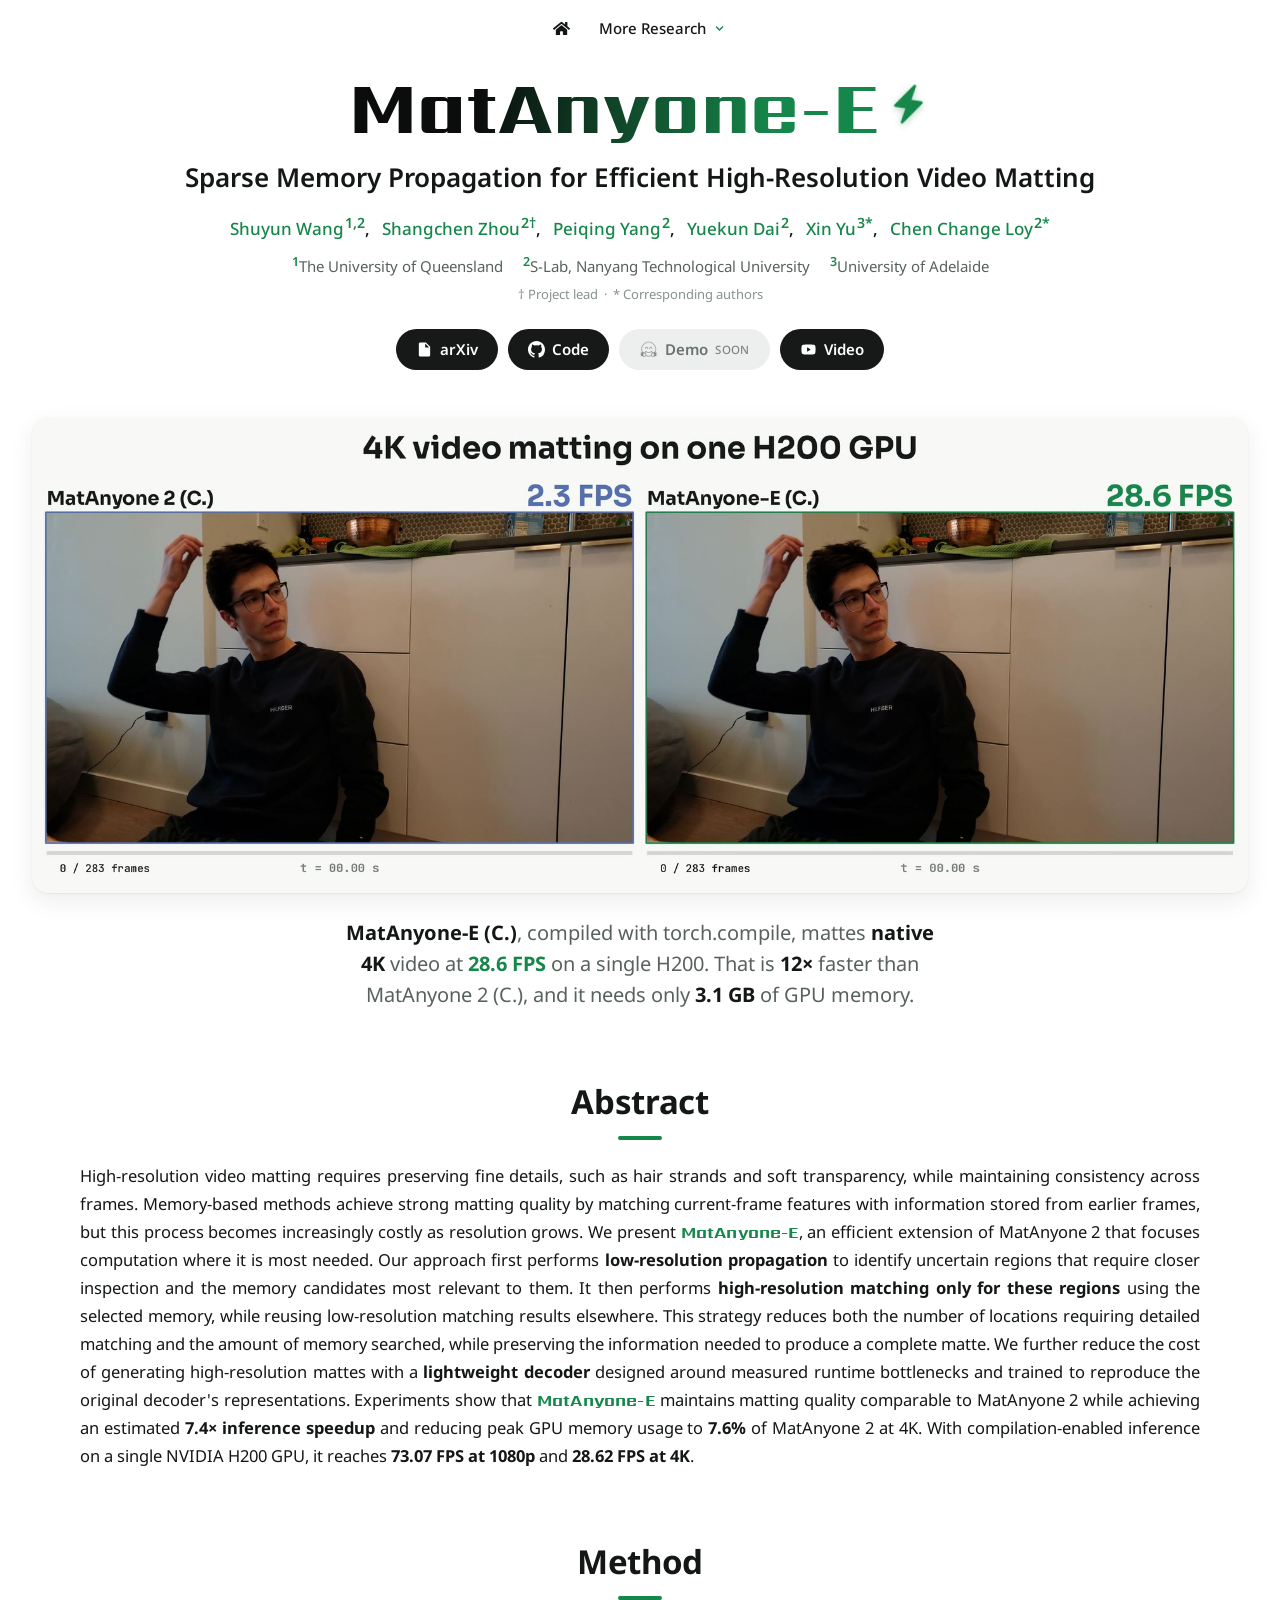
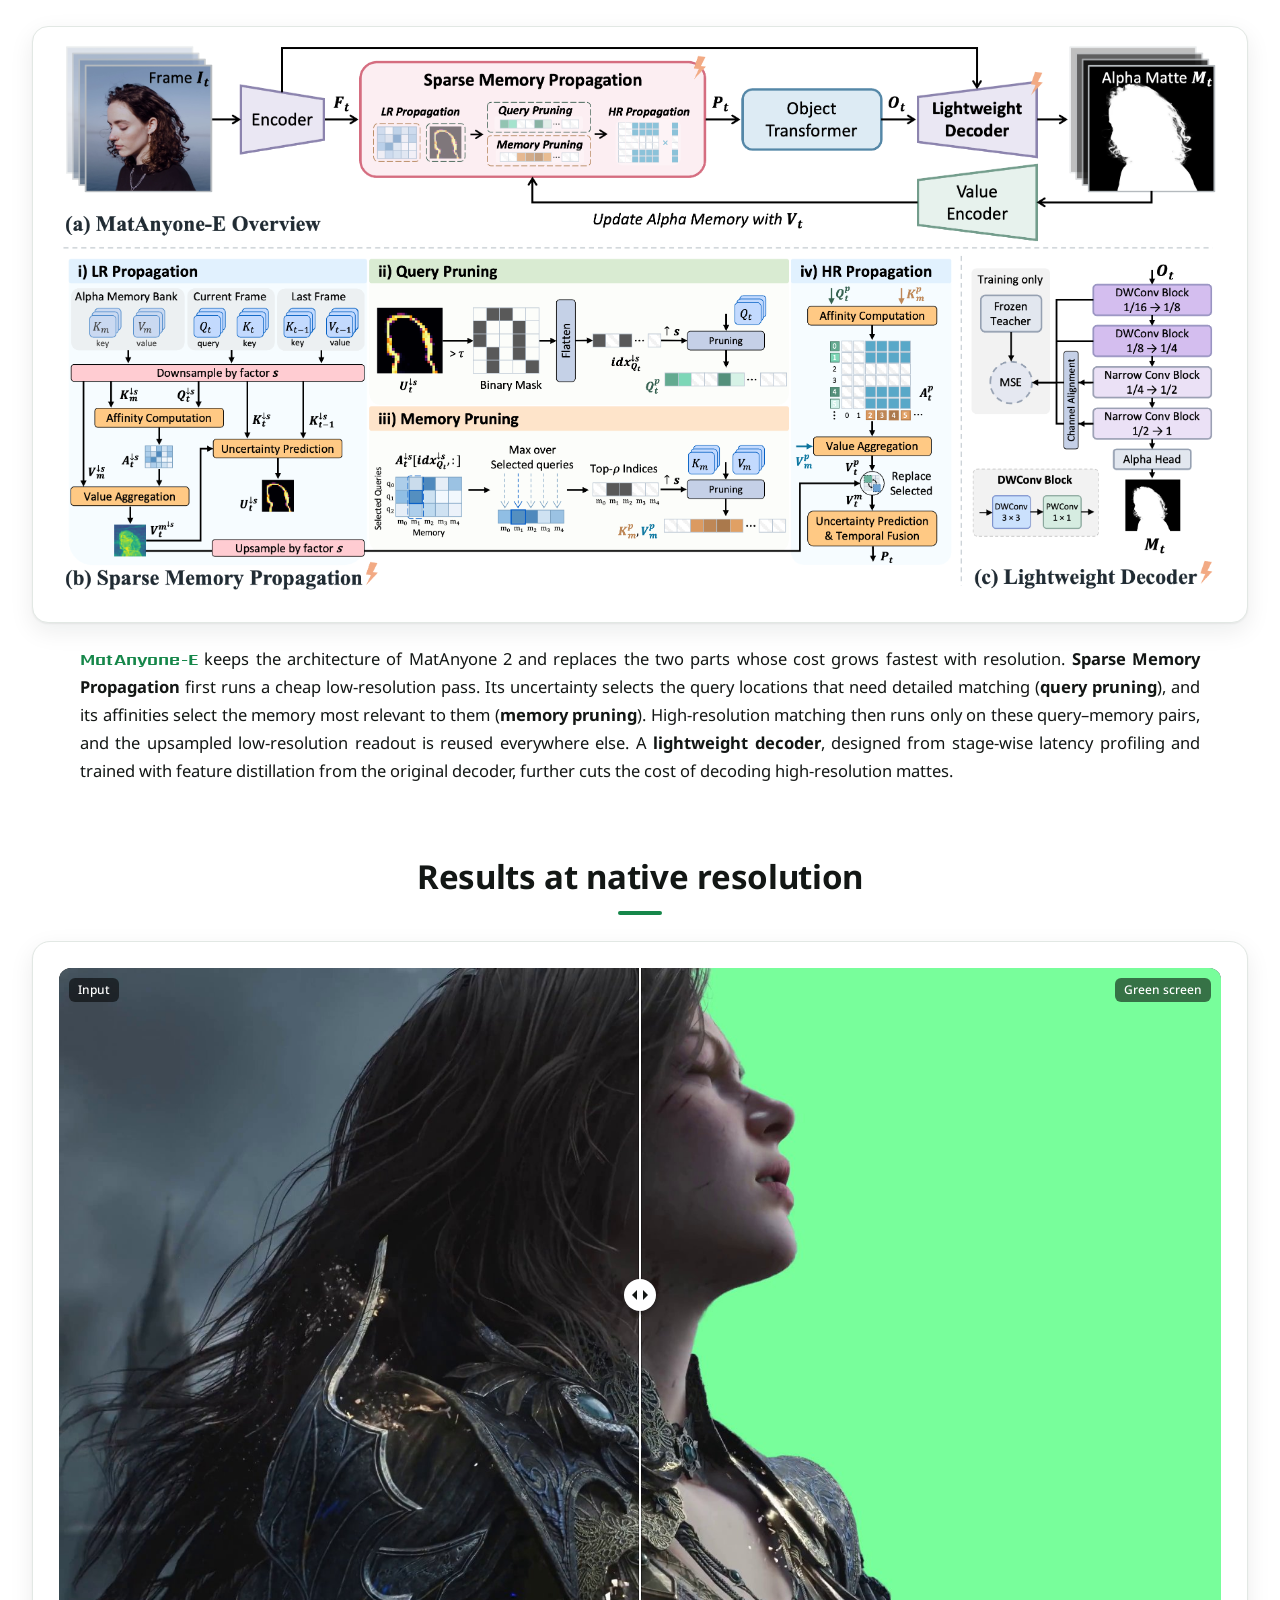
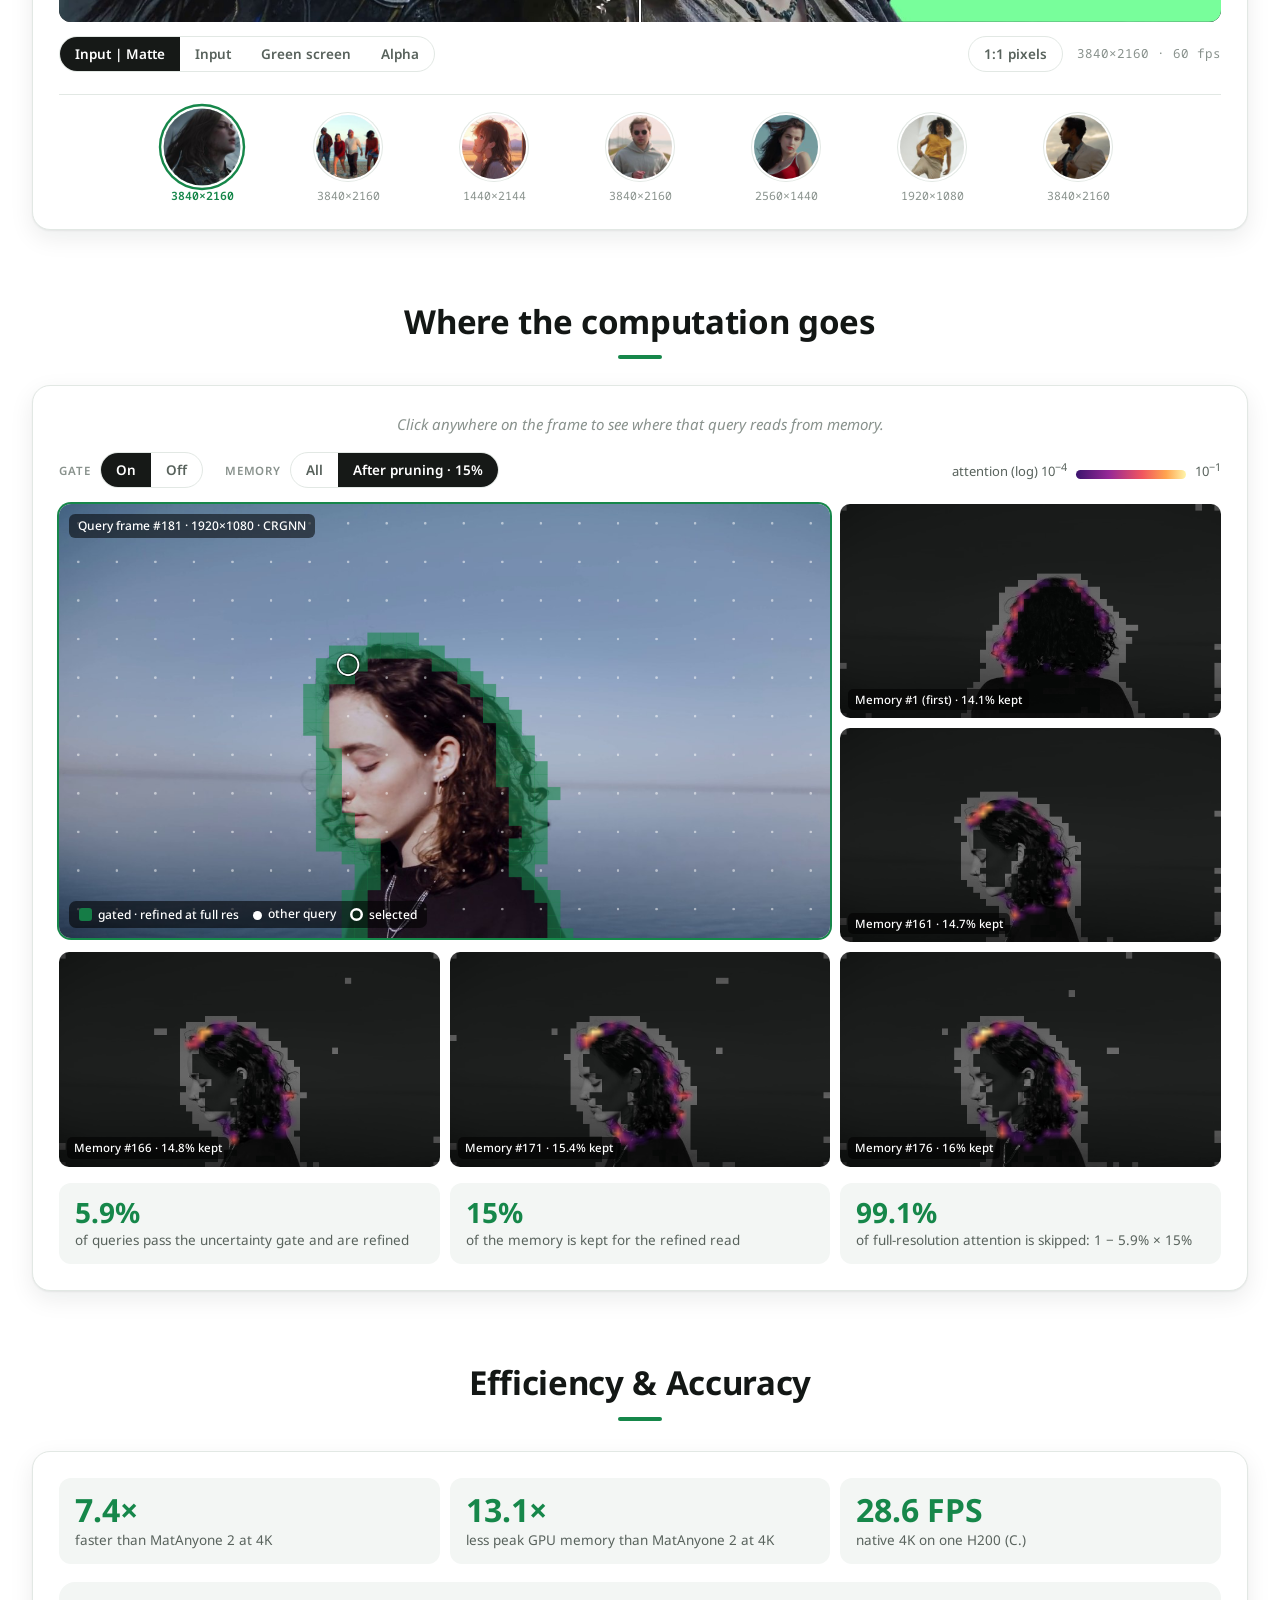
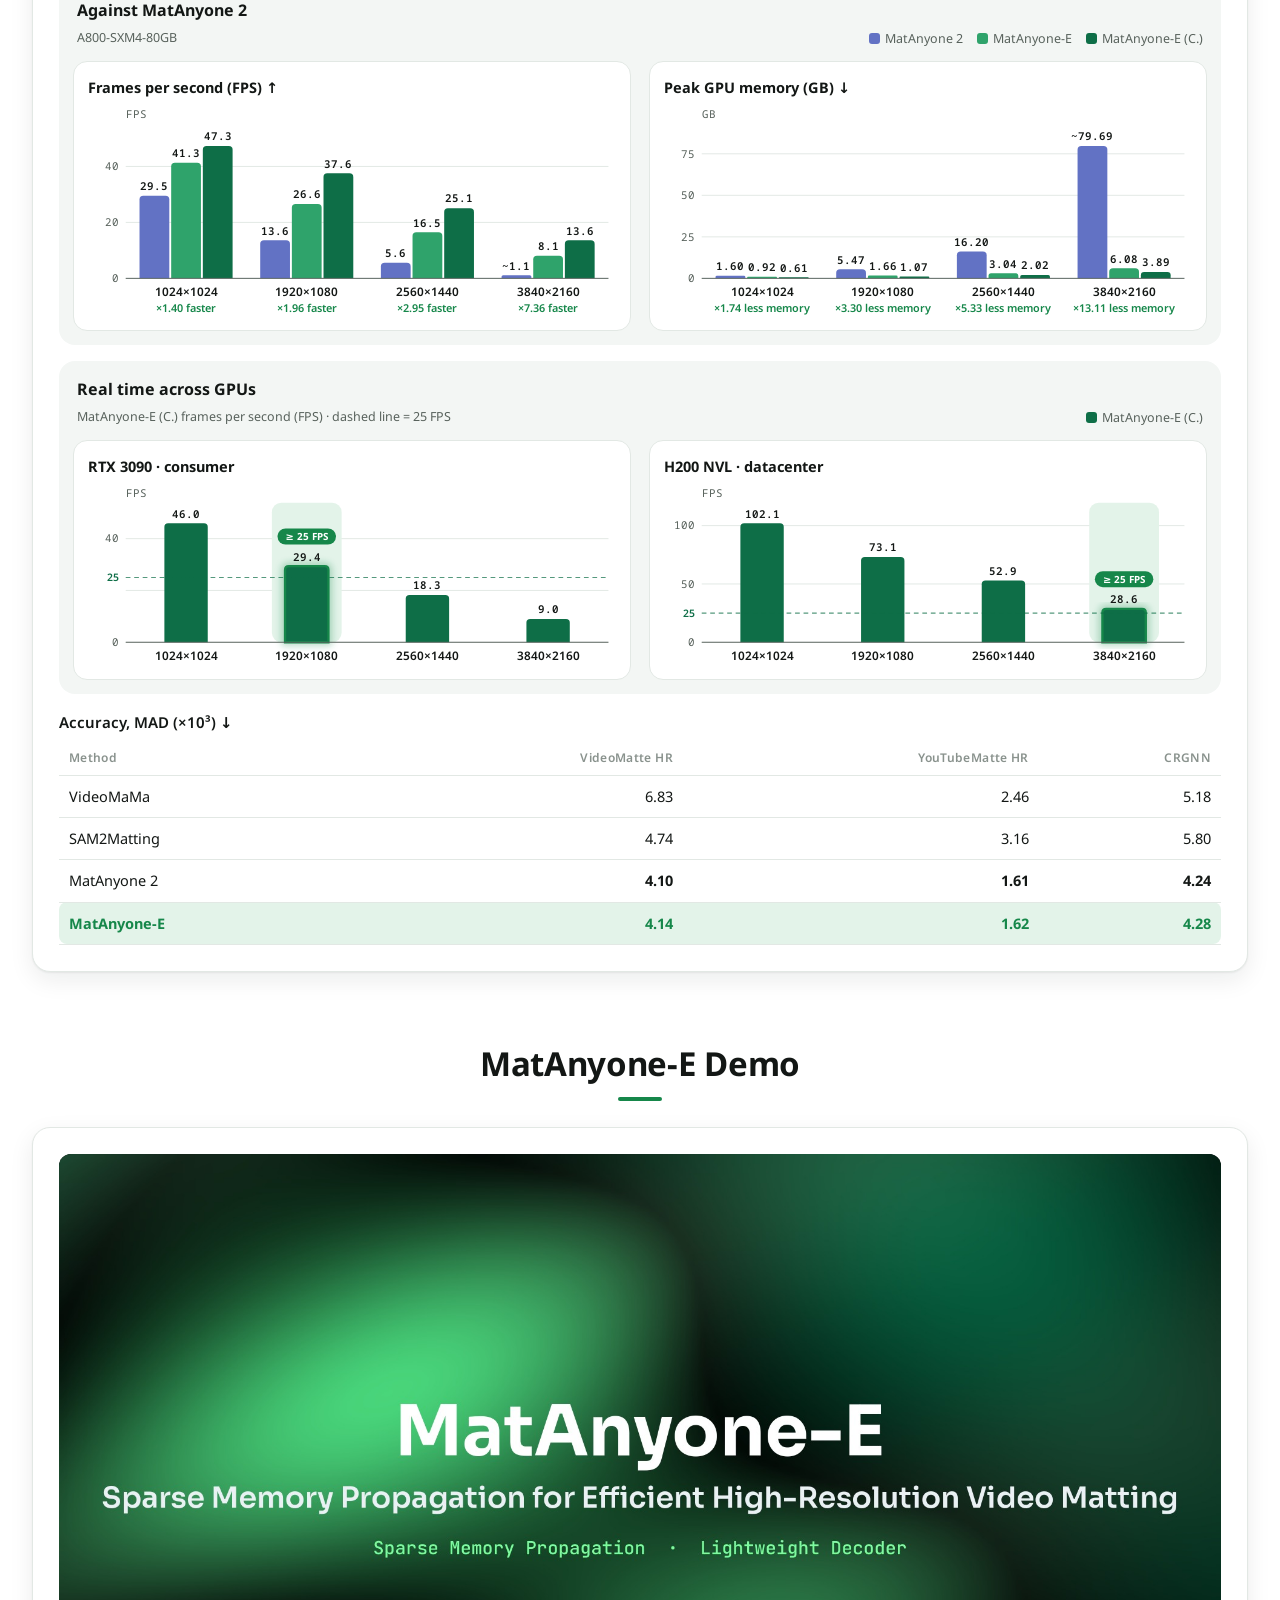
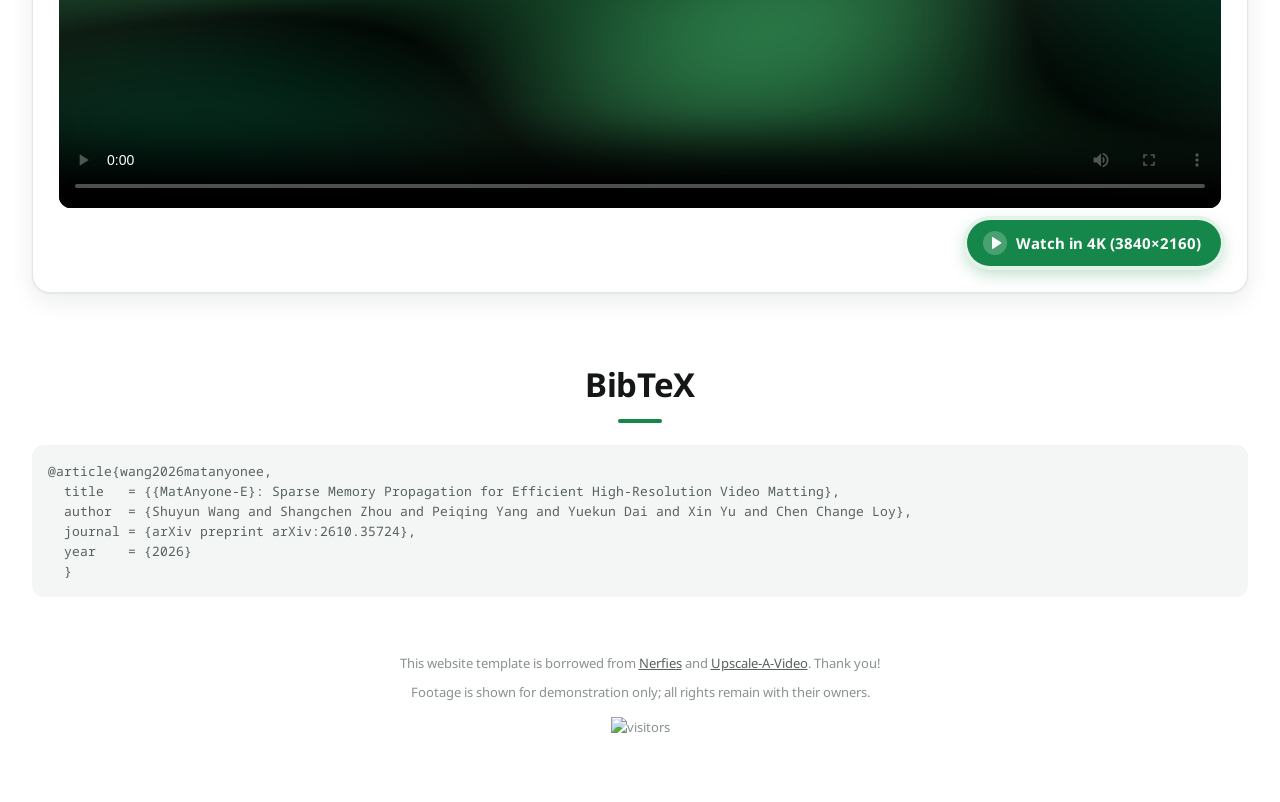
==== commit 370382c9: "Update index.html" ====
--- a/projects/MatAnyone-E/index.html
+++ b/projects/MatAnyone-E/index.html
@@ -121,7 +121,12 @@
 
  <section id="bibtex">
   <h2>BibTeX</h2>
-  <pre>Coming soon.</pre>
+  <pre>@article{wang2026matanyonee,
+  title   = {{MatAnyone-E}: Sparse Memory Propagation for Efficient High-Resolution Video Matting},
+  author  = {Shuyun Wang and Shangchen Zhou and Peiqing Yang and Yuekun Dai and Xin Yu and Chen Change Loy},
+  journal = {arXiv preprint arXiv:2610.35724},
+  year    = {2026}
+  }</pre>
  </section>
 </main>
 <footer class="wrap">
